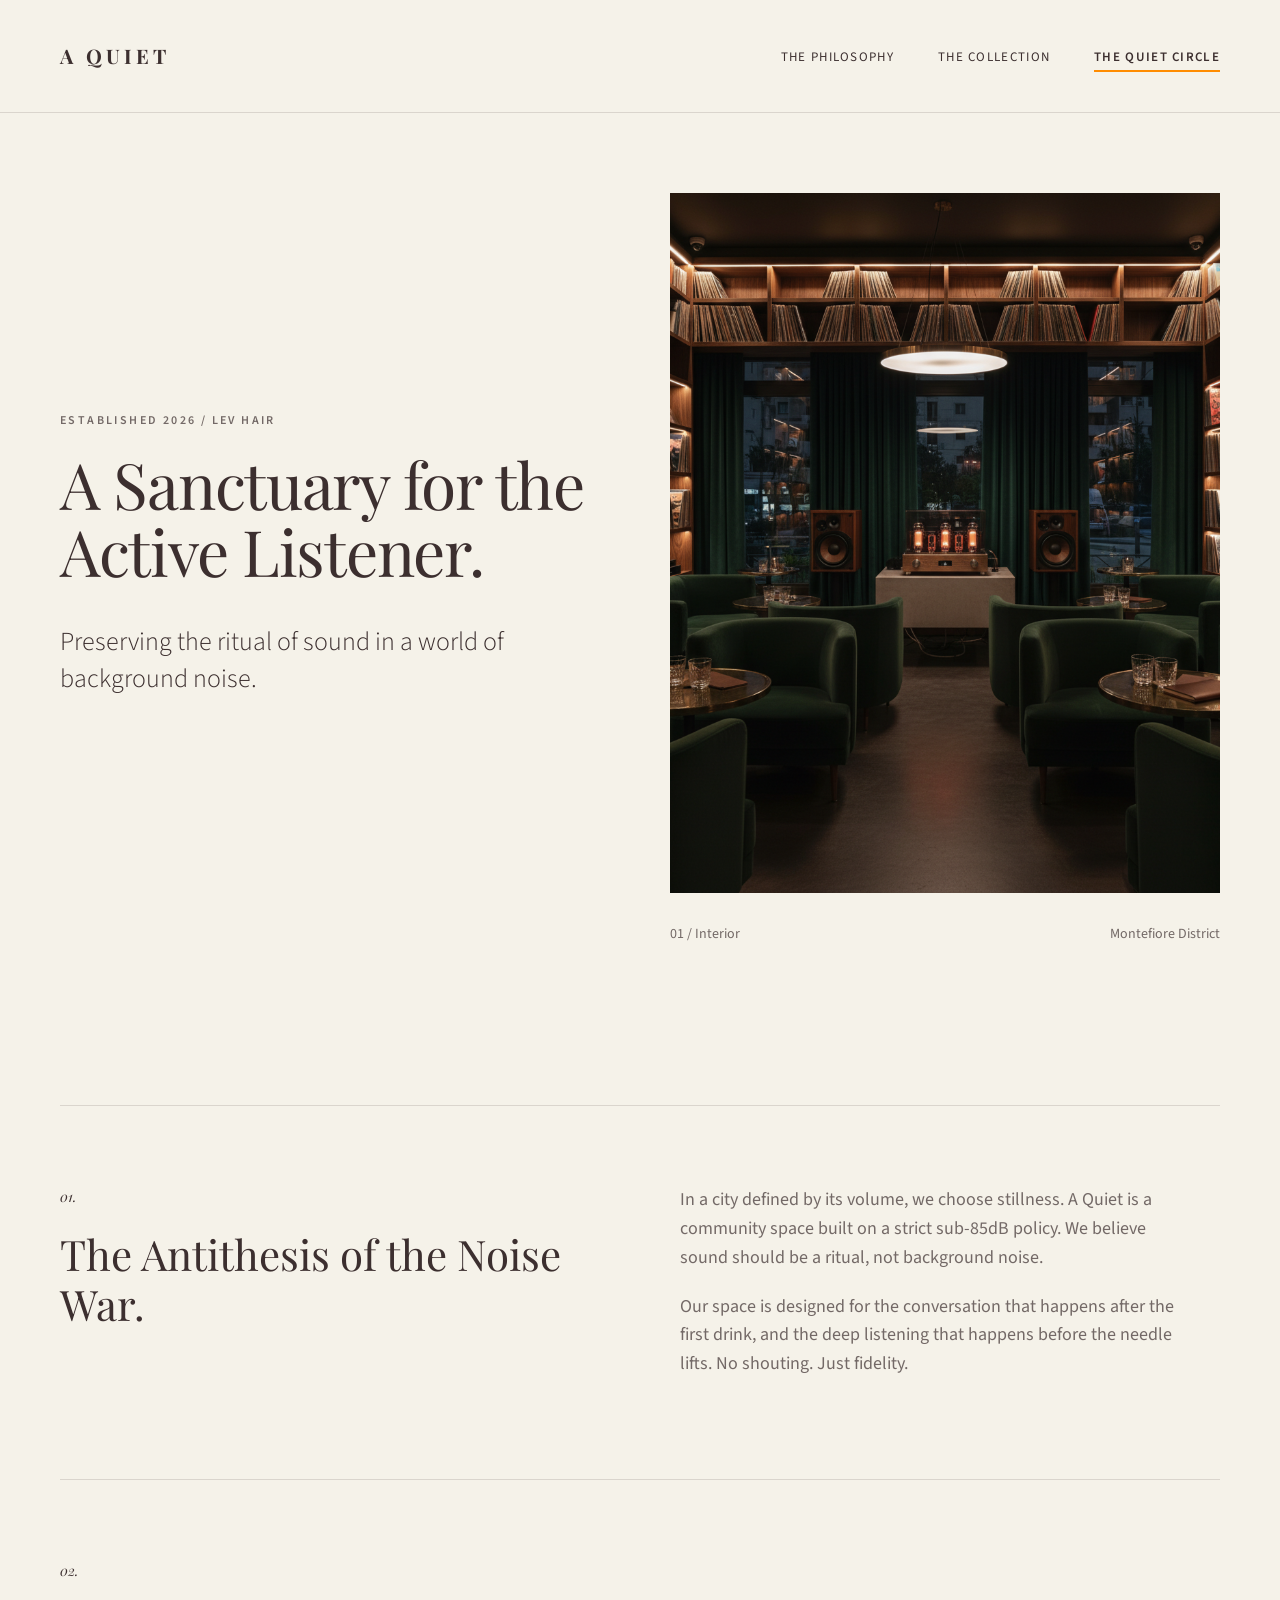
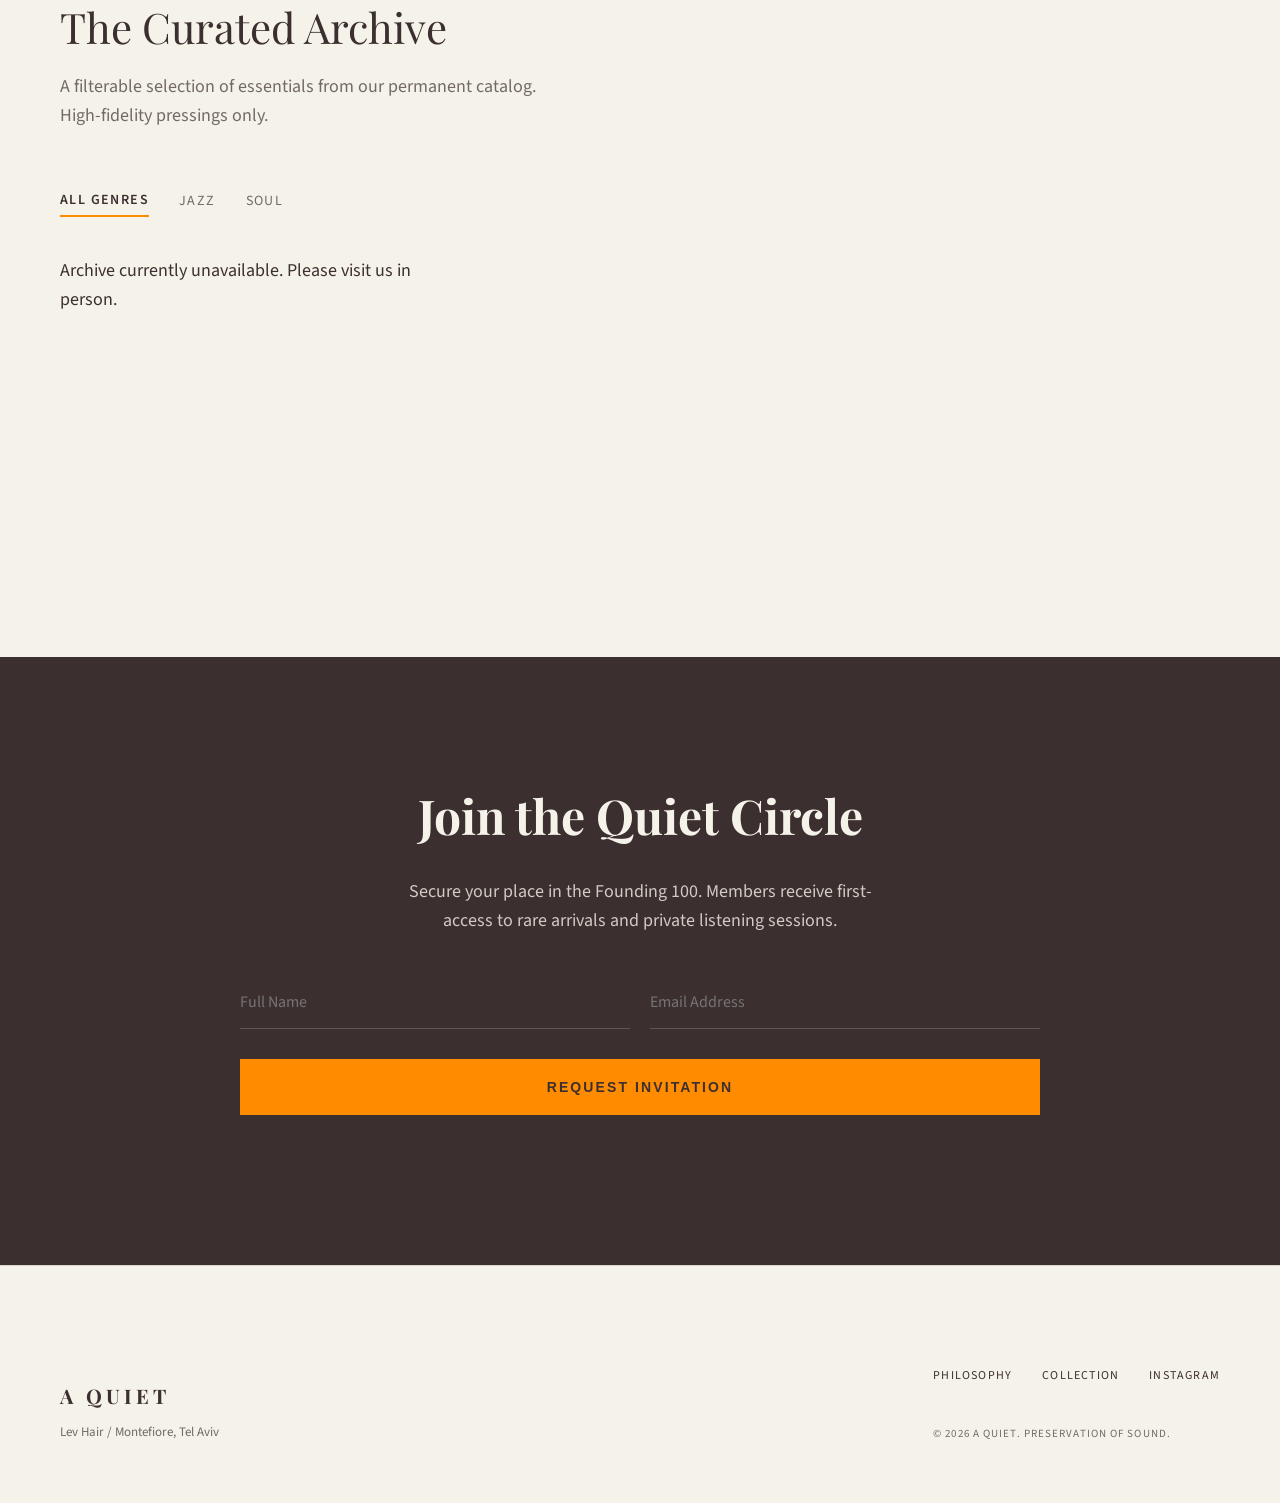
==== index.html @ 1866c983 "feat: website generated by baget.ai" ====
<!DOCTYPE html>
<html lang="en">
<head>
    <meta charset="UTF-8">
    <meta name="viewport" content="width=device-width, initial-scale=1.0">
    <title>A Quiet | High-Fidelity Listening Bar & Record Shop | Tel Aviv</title>
    <link rel="preconnect" href="https://fonts.googleapis.com">
    <link rel="preconnect" href="https://fonts.gstatic.com" crossorigin>
    <link href="https://fonts.googleapis.com/css2?family=Playfair+Display:ital,wght@0,400;0,700;1,400;1,700&family=Source+Sans+3:wght@300;400;600&display=swap" rel="stylesheet">
    <link rel="stylesheet" href="style.css">
</head>
<body>
    <header class="site-header">
        <div class="container header-container">
            <a href="/" class="logo">A QUIET</a>
            <nav class="main-nav">
                <a href="#philosophy">The Philosophy</a>
                <a href="#collection">The Collection</a>
                <a href="#waitlist" class="cta-link">The Quiet Circle</a>
            </nav>
        </div>
    </header>

    <main>
        <section class="hero">
            <div class="container">
                <div class="hero-layout">
                    <div class="hero-text">
                        <span class="eyebrow">Established 2026 / Lev Hair</span>
                        <h1 class="editorial-title">A Sanctuary for the Active Listener.</h1>
                        <p class="body-large" style="margin-top: 40px;">Preserving the ritual of sound in a world of background noise.</p>
                    </div>
                    <div class="hero-visual">
                        <img src="images/a-moody-high-end-interior-of-a-listenin.png" alt="A Quiet interior: walnut wood and warm lighting" class="hero-img">
                        <div class="hero-caption">
                            <span>01 / Interior</span>
                            <span>Montefiore District</span>
                        </div>
                    </div>
                </div>
            </div>
        </section>

        <section id="philosophy" class="editorial-spread">
            <div class="container">
                <div class="rule-divider"></div>
                <div style="display: grid; grid-template-columns: 1fr 1fr; gap: 80px;">
                    <div>
                        <span class="section-num">01.</span>
                        <h2 class="serif-sub">The Antithesis of the Noise War.</h2>
                    </div>
                    <div>
                        <p class="body-standard">In a city defined by its volume, we choose stillness. A Quiet is a community space built on a strict sub-85dB policy. We believe sound should be a ritual, not background noise.</p>
                        <p class="body-standard">Our space is designed for the conversation that happens after the first drink, and the deep listening that happens before the needle lifts. No shouting. Just fidelity.</p>
                    </div>
                </div>
            </div>
        </section>

        <section id="collection" class="editorial-spread">
            <div class="container">
                <div class="rule-divider"></div>
                <div style="margin-bottom: 60px;">
                    <span class="section-num">02.</span>
                    <h2 class="serif-sub">The Curated Archive</h2>
                    <p class="body-standard" style="margin-top: 20px;">A filterable selection of essentials from our permanent catalog. High-fidelity pressings only.</p>
                </div>

                <div class="collection-controls">
                    <button class="filter-btn active" data-filter="all">All Genres</button>
                    <button class="filter-btn" data-filter="Jazz">Jazz</button>
                    <button class="filter-btn" data-filter="Soul">Soul</button>
                </div>

                <div id="record-gallery" class="record-grid">
                    <!-- Dynamic inventory injection -->
                    <div class="loading-state">Syncing with the archive...</div>
                </div>
            </div>
        </section>

        <section id="waitlist" class="membership-section">
            <div class="container">
                <div class="membership-card">
                    <h2 class="editorial-title-small">Join the Quiet Circle</h2>
                    <p class="body-standard" style="margin: 0 auto 40px; color: var(--aged-parchment); opacity: 0.8;">Secure your place in the Founding 100. Members receive first-access to rare arrivals and private listening sessions.</p>
                    
                    <form id="signup-form" class="editorial-form">
                        <div class="form-row">
                            <input type="text" id="name" name="name" placeholder="Full Name" required>
                            <input type="email" id="email" name="email" placeholder="Email Address" required>
                        </div>
                        <button type="submit" class="editorial-btn">Request Invitation</button>
                        <p id="form-message" class="form-message"></p>
                    </form>
                </div>
            </div>
        </section>
    </main>

    <!-- Notification Modal -->
    <div id="notify-modal" class="modal-overlay">
        <div class="notify-modal">
            <button id="close-modal" class="close-modal">&times;</button>
            <h3 class="serif-sub" style="font-size: 24px; margin-bottom: 20px;">Notify Me</h3>
            <p id="modal-record-title" style="margin-bottom: 30px; font-weight: 600;"></p>
            <form id="notify-form" class="editorial-form">
                <input type="hidden" id="record-interest" name="record-interest">
                <input type="email" id="notify-email" name="email" placeholder="Your Email" required style="color: var(--deep-walnut); border-bottom-color: var(--divider);">
                <button type="submit" class="editorial-btn">Watch for Arrival</button>
                <p id="notify-message" class="form-message" style="color: var(--deep-walnut);"></p>
            </form>
        </div>
    </div>

    <footer class="site-footer">
        <div class="container footer-layout">
            <div class="footer-left">
                <div class="logo">A QUIET</div>
                <p style="margin-top: 10px; color: var(--muted); font-size: 13px;">Lev Hair / Montefiore, Tel Aviv</p>
            </div>
            <div class="footer-right">
                <nav class="footer-nav">
                    <a href="#philosophy">Philosophy</a>
                    <a href="#collection">Collection</a>
                    <a href="https://instagram.com/aquiet.tlv" target="_blank">Instagram</a>
                </nav>
                <p style="color: var(--muted); font-size: 11px; text-transform: uppercase; letter-spacing: 0.1em;">&copy; 2026 A Quiet. Preservation of Sound.</p>
            </div>
        </div>
    </footer>

    <script src="script.js"></script>
</body>
</html>
---- style.css ----
:root {
    --aged-parchment: #F5F2E9;
    --deep-walnut: #3C2F2F;
    --tube-glow: #FF8C00;
    --nocturnal-black: #1A1A1A;
    --forest-velvet: #2D3E33;
    
    --bg: var(--aged-parchment);
    --text: var(--deep-walnut);
    --accent: var(--tube-glow);
    --muted: rgba(60, 47, 47, 0.7);
    --divider: rgba(60, 47, 47, 0.15);
    
    --font-heading: 'Playfair Display', serif;
    --font-body: 'Source Sans 3', sans-serif;
}

* {
    margin: 0;
    padding: 0;
    box-sizing: border-box;
}

html {
    scroll-behavior: smooth;
}

body {
    background-color: var(--bg);
    color: var(--text);
    font-family: var(--font-body);
    font-size: 18px;
    line-height: 1.6;
    -webkit-font-smoothing: antialiased;
}

.container {
    max-width: 1400px;
    margin: 0 auto;
    padding: 0 60px;
}

/* Typography */
.logo {
    font-family: var(--font-heading);
    font-weight: 700;
    font-size: 20px;
    letter-spacing: 0.2em;
    color: var(--deep-walnut);
    text-decoration: none;
}

.editorial-title {
    font-family: var(--font-heading);
    font-size: 5vw;
    line-height: 1.05;
    font-weight: 400;
    letter-spacing: -0.02em;
    color: var(--deep-walnut);
}

.editorial-title-small {
    font-family: var(--font-heading);
    font-size: 48px;
    margin-bottom: 24px;
}

.serif-sub {
    font-family: var(--font-heading);
    font-size: 42px;
    line-height: 1.2;
    font-weight: 400;
}

.body-large {
    font-size: 26px;
    line-height: 1.4;
    margin-bottom: 30px;
    font-weight: 300;
}

.body-standard {
    font-size: 18px;
    color: var(--muted);
    max-width: 500px;
    margin-bottom: 20px;
}

.eyebrow {
    display: block;
    text-transform: uppercase;
    font-size: 12px;
    letter-spacing: 0.2em;
    font-weight: 600;
    margin-bottom: 20px;
    color: var(--muted);
}

.section-num {
    font-family: var(--font-heading);
    font-style: italic;
    font-size: 14px;
    display: block;
    margin-bottom: 20px;
}

/* Header */
.site-header {
    padding: 40px 0;
    border-bottom: 1px solid var(--divider);
}

.header-container {
    display: flex;
    justify-content: space-between;
    align-items: center;
}

.main-nav a {
    text-decoration: none;
    color: var(--text);
    font-size: 13px;
    text-transform: uppercase;
    letter-spacing: 0.1em;
    margin-left: 40px;
    transition: opacity 0.3s;
}

.main-nav a:hover {
    opacity: 0.6;
}

.cta-link {
    font-weight: 600;
    padding-bottom: 4px;
    border-bottom: 2px solid var(--accent);
}

/* Hero */
.hero {
    padding: 80px 0;
}

.hero-layout {
    display: grid;
    grid-template-columns: 1fr 1fr;
    gap: 60px;
    align-items: center;
}

.hero-visual {
    position: relative;
}

.hero-img {
    width: 100%;
    height: 700px;
    object-fit: cover;
}

.hero-caption {
    margin-top: 20px;
    font-size: 14px;
    color: var(--muted);
    display: flex;
    justify-content: space-between;
}

/* Collection Gallery */
.collection-controls {
    display: flex;
    gap: 30px;
    margin-bottom: 40px;
}

.filter-btn {
    background: none;
    border: none;
    font-family: var(--font-body);
    font-size: 14px;
    text-transform: uppercase;
    letter-spacing: 0.1em;
    cursor: pointer;
    color: var(--muted);
    padding: 0 0 5px 0;
    border-bottom: 1px solid transparent;
    transition: all 0.3s;
}

.filter-btn.active {
    color: var(--deep-walnut);
    border-bottom: 2px solid var(--accent);
    font-weight: 600;
}

.record-grid {
    display: grid;
    grid-template-columns: repeat(auto-fill, minmax(300px, 1fr));
    gap: 40px;
    min-height: 400px;
}

.record-card {
    background-color: rgba(60, 47, 47, 0.03);
    padding: 30px;
    display: flex;
    flex-direction: column;
    justify-content: space-between;
    transition: transform 0.3s, box-shadow 0.3s;
    border: 1px solid transparent;
}

.record-card:hover {
    transform: translateY(-5px);
    background-color: white;
    box-shadow: 0 20px 40px rgba(0,0,0,0.05);
    border-color: var(--divider);
}

.record-artist {
    font-family: var(--font-heading);
    font-size: 24px;
    font-weight: 700;
    margin-bottom: 4px;
}

.record-album {
    font-family: var(--font-heading);
    font-style: italic;
    font-size: 18px;
    margin-bottom: 20px;
    color: var(--muted);
}

.record-meta {
    font-size: 12px;
    text-transform: uppercase;
    letter-spacing: 0.1em;
    color: var(--muted);
    margin-bottom: 15px;
    display: flex;
    flex-wrap: wrap;
    gap: 15px;
}

.record-meta span {
    background-color: rgba(0,0,0,0.05);
    padding: 4px 8px;
}

.record-price {
    font-size: 18px;
    font-weight: 600;
    color: var(--deep-walnut);
    margin-bottom: 20px;
}

.notify-btn {
    width: 100%;
    padding: 12px;
    background-color: var(--deep-walnut);
    color: var(--aged-parchment);
    border: none;
    font-size: 12px;
    text-transform: uppercase;
    letter-spacing: 0.1em;
    font-weight: 700;
    cursor: pointer;
    transition: background-color 0.3s;
}

.notify-btn:hover {
    background-color: var(--accent);
    color: var(--deep-walnut);
}

/* Membership Section */
.membership-section {
    padding: 120px 0;
    background-color: var(--deep-walnut);
    color: var(--aged-parchment);
}

.membership-card {
    max-width: 800px;
    margin: 0 auto;
    text-align: center;
}

.editorial-form {
    display: flex;
    flex-direction: column;
    gap: 30px;
    margin-top: 40px;
}

.form-row {
    display: grid;
    grid-template-columns: 1fr 1fr;
    gap: 20px;
}

.editorial-form input {
    background: transparent;
    border: none;
    border-bottom: 1px solid rgba(245, 242, 233, 0.2);
    padding: 15px 0;
    color: var(--aged-parchment);
    font-family: var(--font-body);
    font-size: 16px;
    outline: none;
}

.editorial-form input:focus {
    border-bottom-color: var(--accent);
}

.editorial-btn {
    background-color: var(--accent);
    color: var(--deep-walnut);
    border: none;
    padding: 20px;
    font-weight: 700;
    text-transform: uppercase;
    letter-spacing: 0.15em;
    font-size: 14px;
    cursor: pointer;
    transition: transform 0.3s;
}

.editorial-btn:hover {
    transform: translateY(-2px);
}

/* Notifications */
.modal-overlay {
    position: fixed;
    top: 0;
    left: 0;
    width: 100%;
    height: 100%;
    background-color: rgba(26, 26, 26, 0.9);
    display: flex;
    justify-content: center;
    align-items: center;
    z-index: 1000;
    opacity: 0;
    visibility: hidden;
    transition: all 0.3s;
}

.modal-overlay.active {
    opacity: 1;
    visibility: visible;
}

.notify-modal {
    background-color: var(--aged-parchment);
    padding: 60px;
    max-width: 500px;
    width: 90%;
    position: relative;
    color: var(--deep-walnut);
}

.close-modal {
    position: absolute;
    top: 20px;
    right: 20px;
    background: none;
    border: none;
    font-size: 24px;
    cursor: pointer;
    color: var(--deep-walnut);
}

/* Utilities */
.rule-divider {
    width: 100%;
    height: 1px;
    background-color: var(--divider);
    margin: 80px 0;
}

/* Footer */
.site-footer {
    padding: 100px 0 60px;
    background-color: var(--aged-parchment);
    border-top: 1px solid var(--divider);
}

.footer-layout {
    display: flex;
    justify-content: space-between;
    align-items: flex-end;
}

.footer-nav {
    display: flex;
    gap: 30px;
    margin-bottom: 40px;
}

.footer-nav a {
    text-decoration: none;
    color: var(--deep-walnut);
    text-transform: uppercase;
    letter-spacing: 0.1em;
    font-size: 12px;
}

/* Responsive */
@media (max-width: 1024px) {
    .container { padding: 0 40px; }
    .hero-layout { grid-template-columns: 1fr; }
    .hero-img { height: 500px; }
}

@media (max-width: 768px) {
    .editorial-title { font-size: 42px; }
    .form-row { grid-template-columns: 1fr; }
    .footer-layout { flex-direction: column; align-items: flex-start; gap: 40px; }
    .main-nav { display: none; }
}
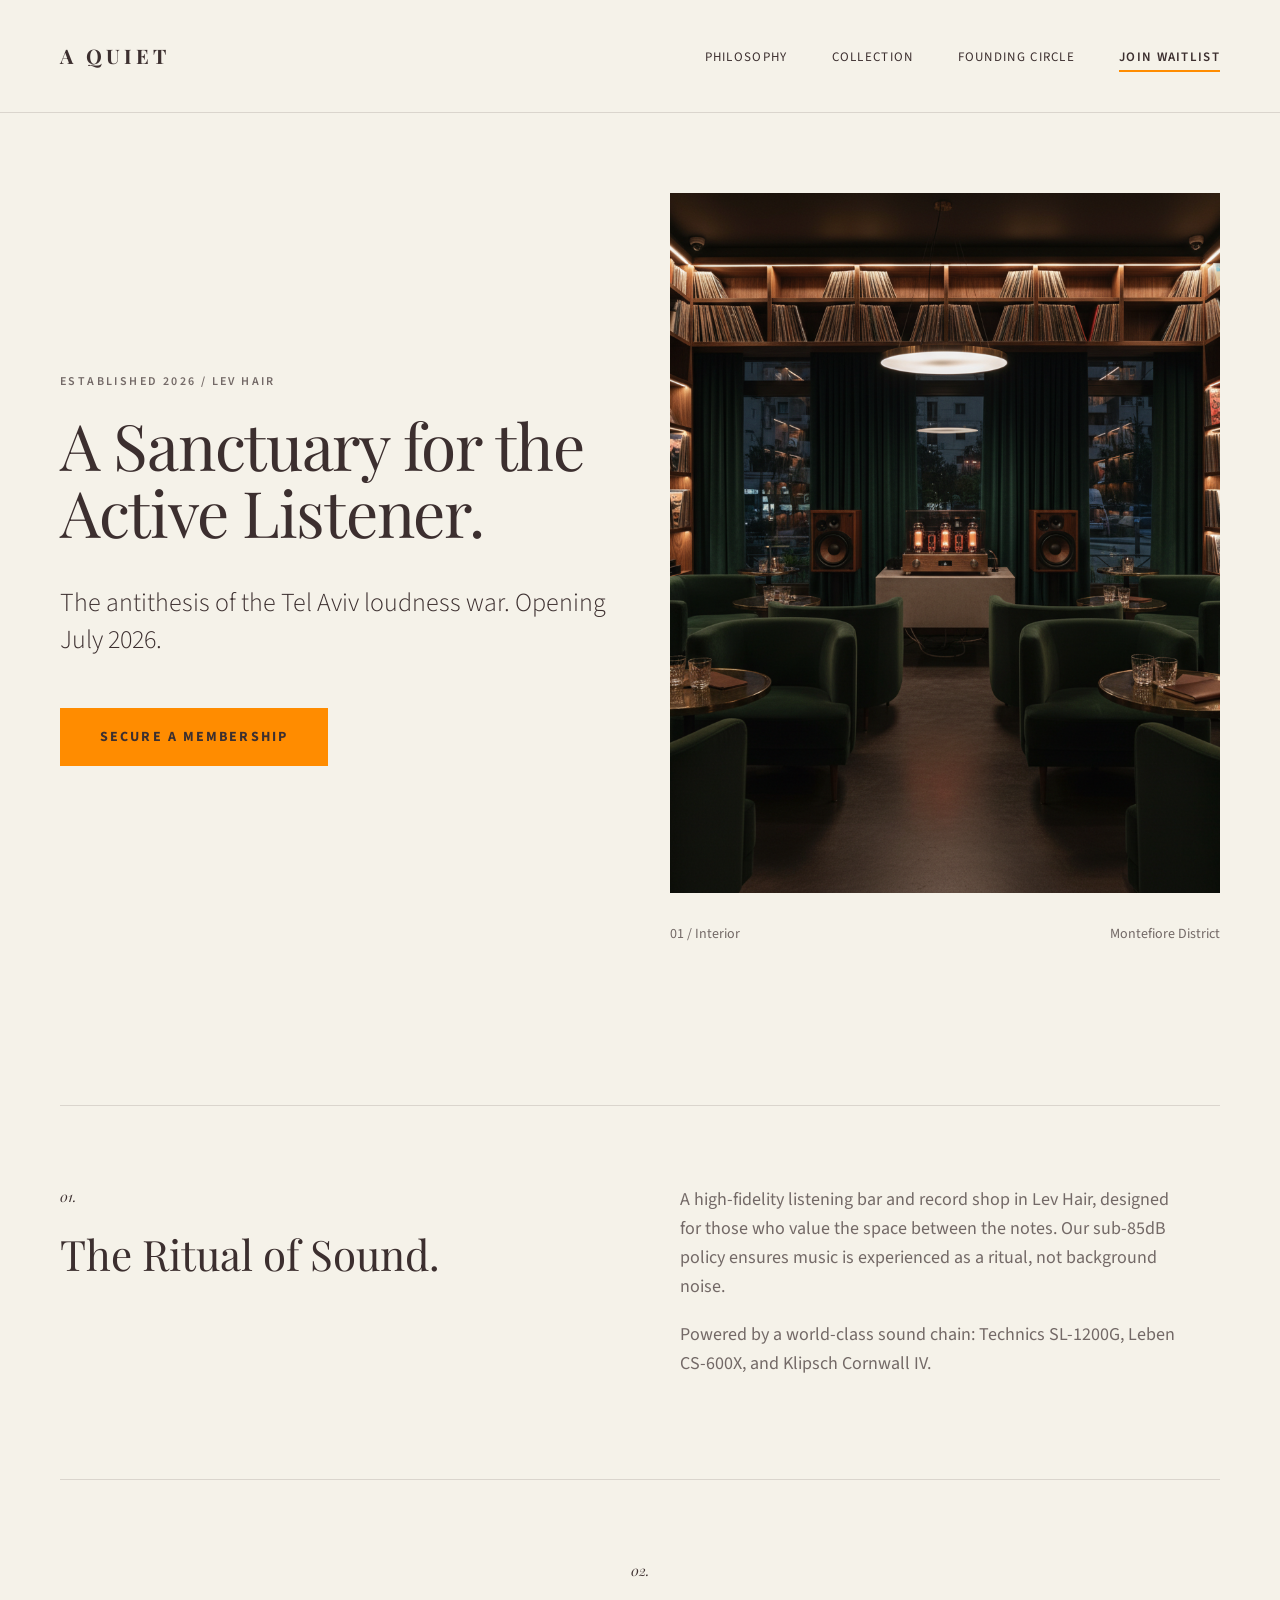
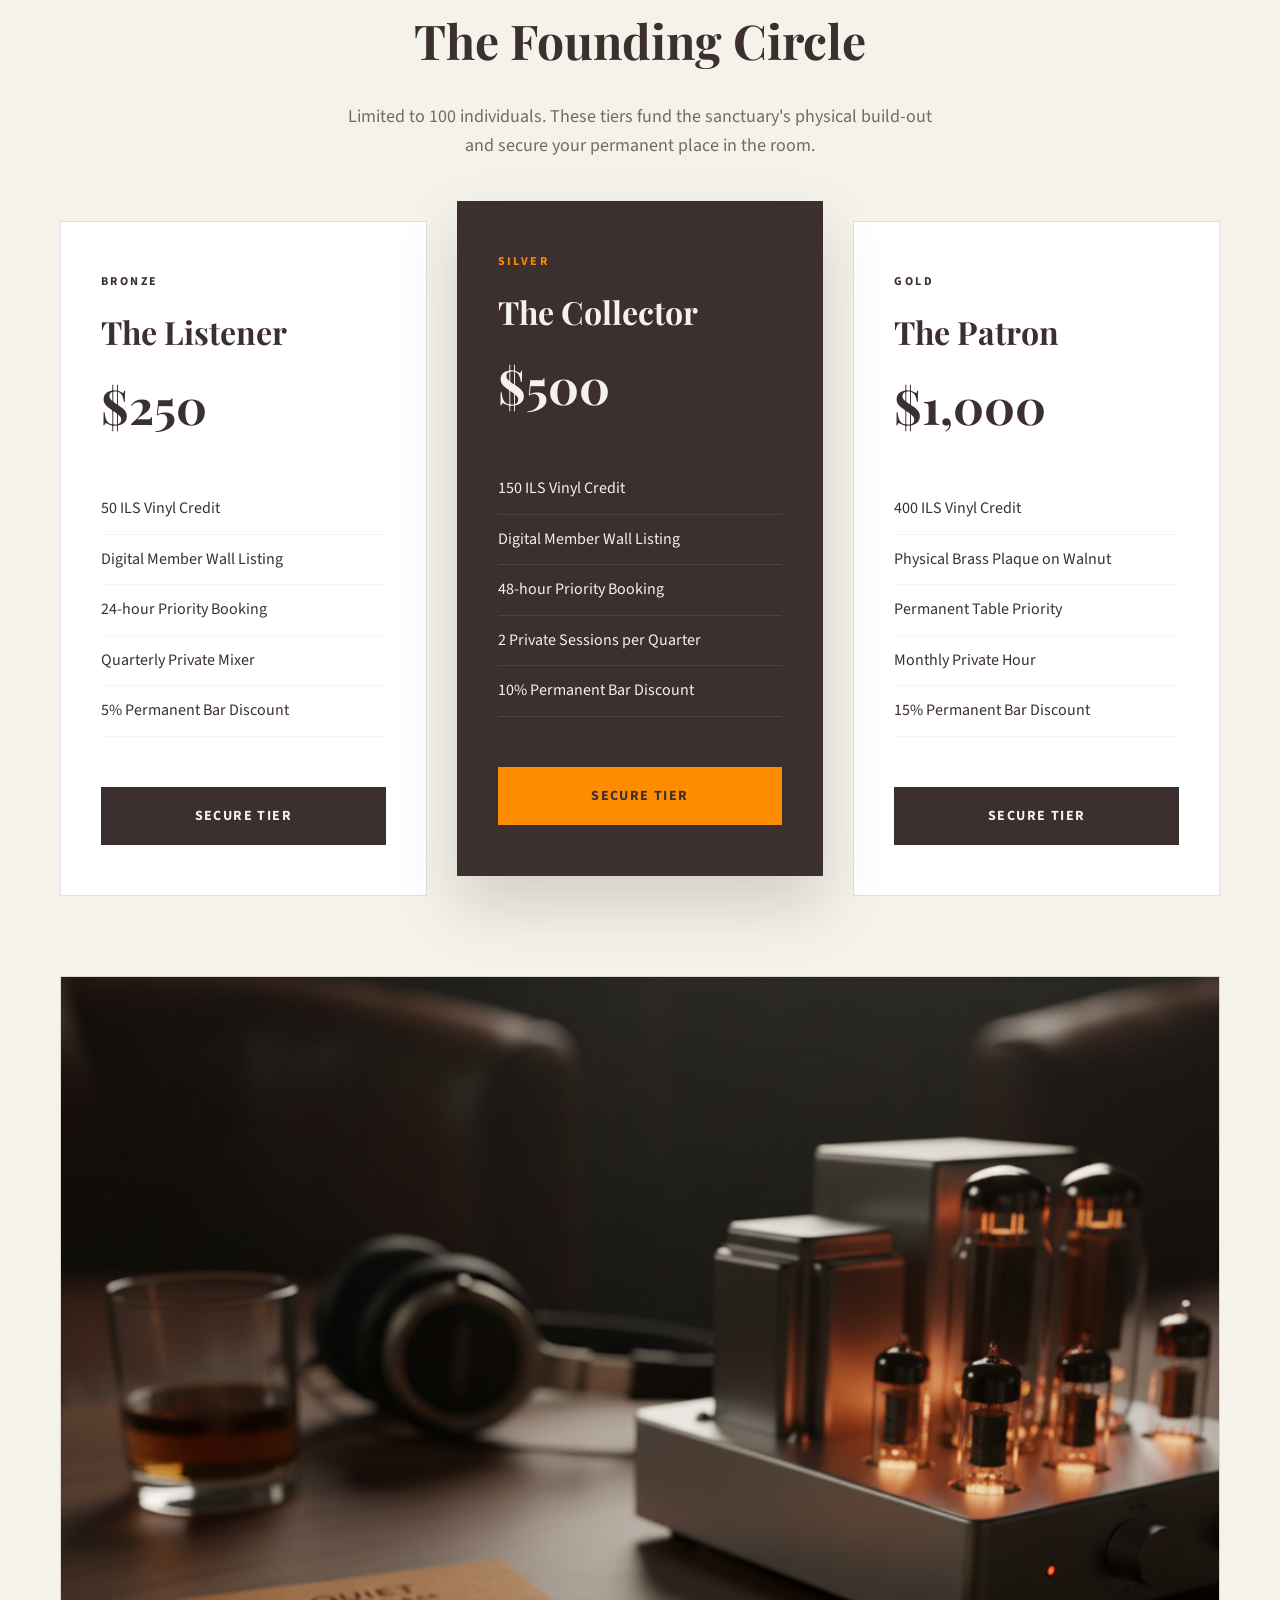
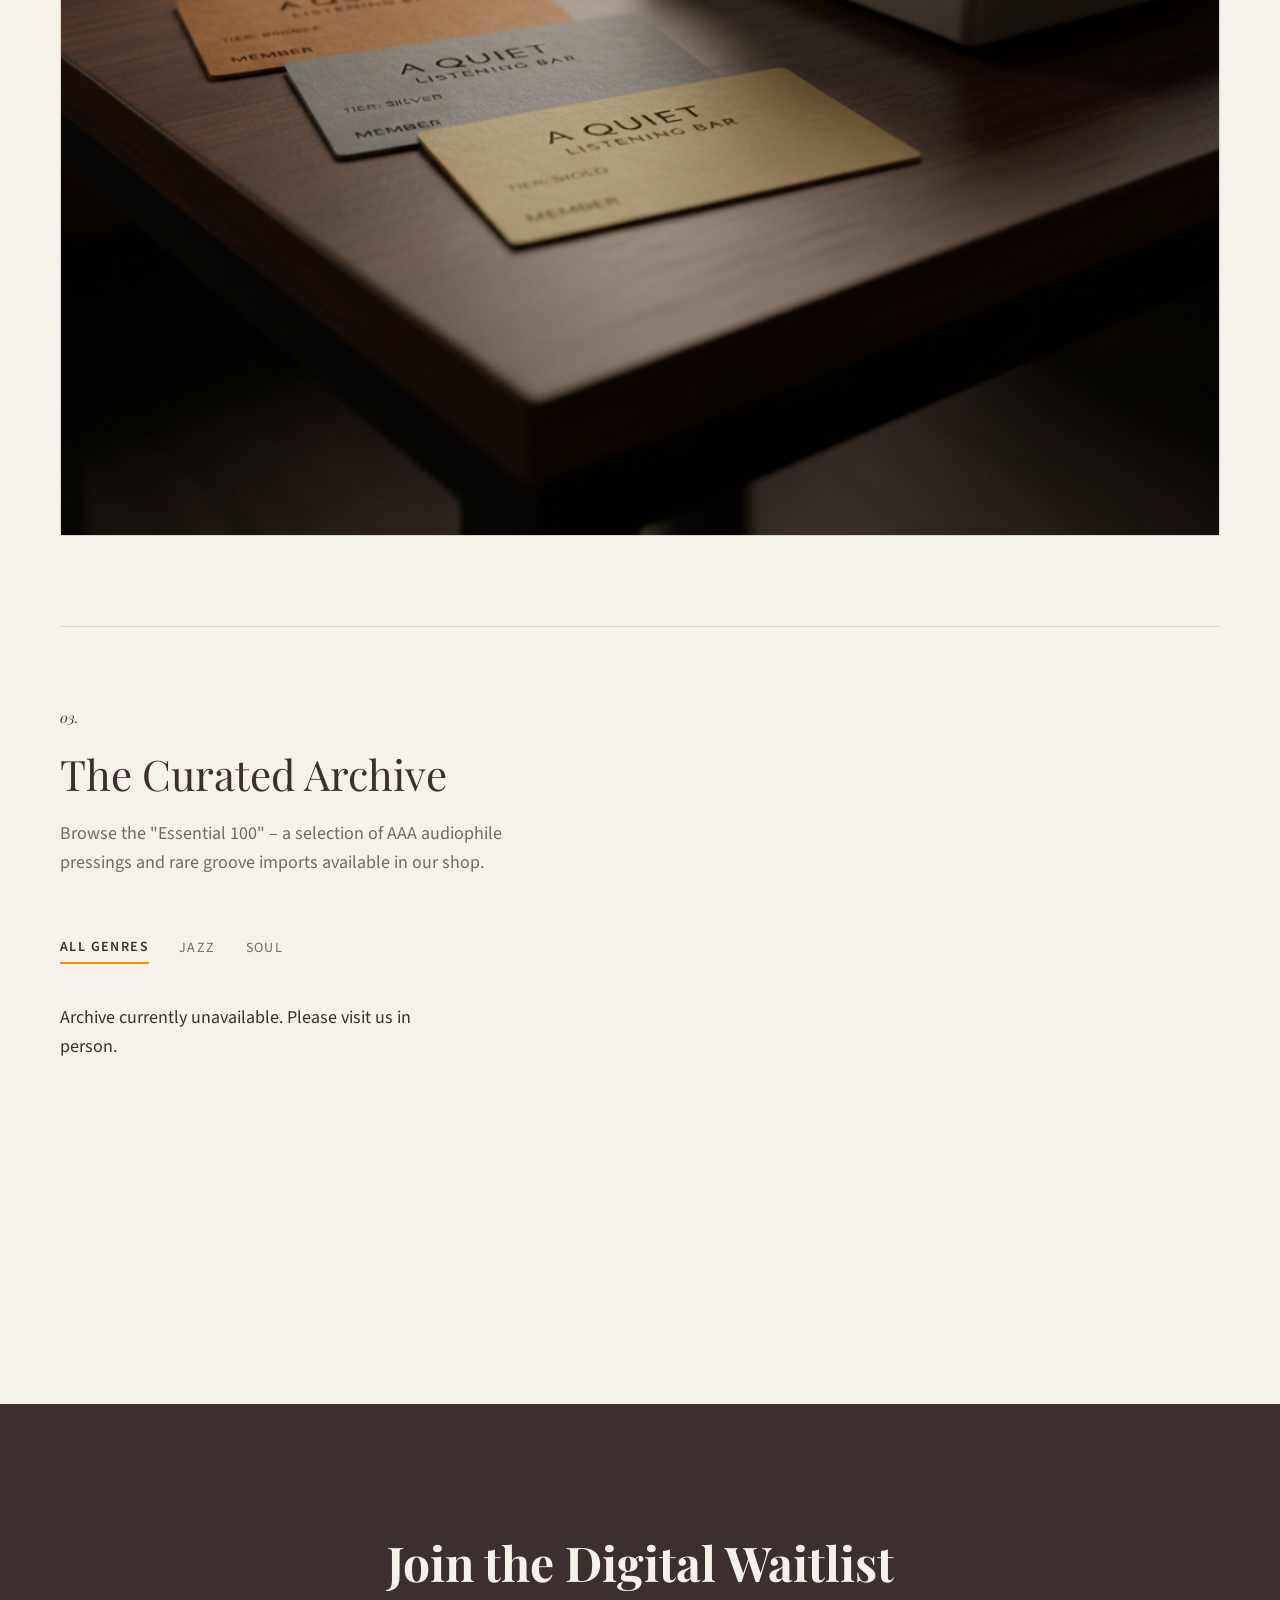
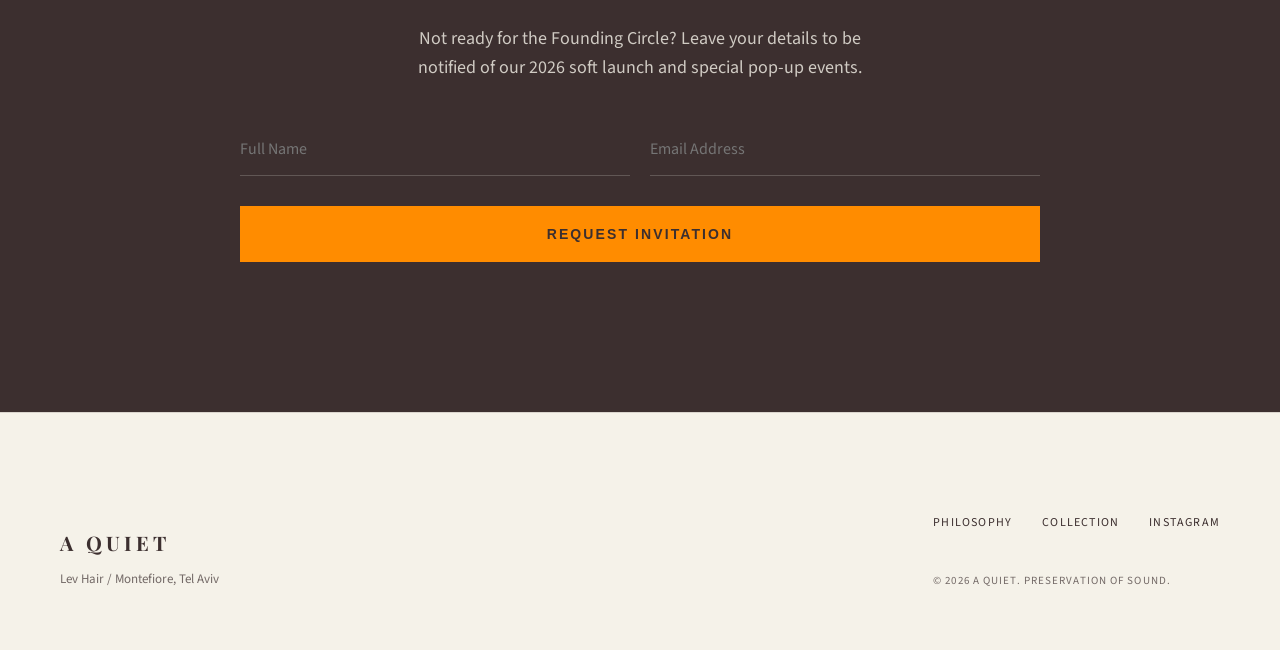
==== commit aa0f05c4: "feat: website generated by baget.ai" ====
--- a/index.html
+++ b/index.html
@@ -14,9 +14,10 @@
         <div class="container header-container">
             <a href="/" class="logo">A QUIET</a>
             <nav class="main-nav">
-                <a href="#philosophy">The Philosophy</a>
-                <a href="#collection">The Collection</a>
-                <a href="#waitlist" class="cta-link">The Quiet Circle</a>
+                <a href="#philosophy">Philosophy</a>
+                <a href="#collection">Collection</a>
+                <a href="#membership">Founding Circle</a>
+                <a href="#waitlist" class="cta-link">Join Waitlist</a>
             </nav>
         </div>
     </header>
@@ -28,7 +29,10 @@
                     <div class="hero-text">
                         <span class="eyebrow">Established 2026 / Lev Hair</span>
                         <h1 class="editorial-title">A Sanctuary for the Active Listener.</h1>
-                        <p class="body-large" style="margin-top: 40px;">Preserving the ritual of sound in a world of background noise.</p>
+                        <p class="body-large" style="margin-top: 40px;">The antithesis of the Tel Aviv loudness war. Opening July 2026.</p>
+                        <div style="margin-top: 50px;">
+                            <a href="#membership" class="editorial-btn" style="text-decoration: none; padding: 18px 40px; display: inline-block;">Secure a Membership</a>
+                        </div>
                     </div>
                     <div class="hero-visual">
                         <img src="images/a-moody-high-end-interior-of-a-listenin.png" alt="A Quiet interior: walnut wood and warm lighting" class="hero-img">
@@ -47,12 +51,80 @@
                 <div style="display: grid; grid-template-columns: 1fr 1fr; gap: 80px;">
                     <div>
                         <span class="section-num">01.</span>
-                        <h2 class="serif-sub">The Antithesis of the Noise War.</h2>
+                        <h2 class="serif-sub">The Ritual of Sound.</h2>
                     </div>
                     <div>
-                        <p class="body-standard">In a city defined by its volume, we choose stillness. A Quiet is a community space built on a strict sub-85dB policy. We believe sound should be a ritual, not background noise.</p>
-                        <p class="body-standard">Our space is designed for the conversation that happens after the first drink, and the deep listening that happens before the needle lifts. No shouting. Just fidelity.</p>
-                    </div>
+                        <p class="body-standard">A high-fidelity listening bar and record shop in Lev Hair, designed for those who value the space between the notes. Our sub-85dB policy ensures music is experienced as a ritual, not background noise.</p>
+                        <p class="body-standard">Powered by a world-class sound chain: Technics SL-1200G, Leben CS-600X, and Klipsch Cornwall IV.</p>
+                    </div>
+                </div>
+            </div>
+        </section>
+
+        <section id="membership" class="editorial-spread">
+            <div class="container">
+                <div class="rule-divider"></div>
+                <div style="margin-bottom: 60px; text-align: center;">
+                    <span class="section-num">02.</span>
+                    <h2 class="editorial-title-small">The Founding Circle</h2>
+                    <p class="body-standard" style="margin: 20px auto 40px; max-width: 600px;">Limited to 100 individuals. These tiers fund the sanctuary's physical build-out and secure your permanent place in the room.</p>
+                </div>
+
+                <div class="pricing-grid">
+                    <!-- Bronze -->
+                    <div class="price-card">
+                        <div class="price-header">
+                            <span class="price-tier">Bronze</span>
+                            <h3 class="price-title">The Listener</h3>
+                            <div class="price-amount">$250</div>
+                        </div>
+                        <ul class="price-features">
+                            <li>50 ILS Vinyl Credit</li>
+                            <li>Digital Member Wall Listing</li>
+                            <li>24-hour Priority Booking</li>
+                            <li>Quarterly Private Mixer</li>
+                            <li>5% Permanent Bar Discount</li>
+                        </ul>
+                        <a href="https://buy.stripe.com/test_7sYaEW332g6665m1RF1ZS20" class="price-btn">Secure Tier</a>
+                    </div>
+
+                    <!-- Silver -->
+                    <div class="price-card featured">
+                        <div class="price-header">
+                            <span class="price-tier" style="color: var(--accent);">Silver</span>
+                            <h3 class="price-title">The Collector</h3>
+                            <div class="price-amount">$500</div>
+                        </div>
+                        <ul class="price-features">
+                            <li>150 ILS Vinyl Credit</li>
+                            <li>Digital Member Wall Listing</li>
+                            <li>48-hour Priority Booking</li>
+                            <li>2 Private Sessions per Quarter</li>
+                            <li>10% Permanent Bar Discount</li>
+                        </ul>
+                        <a href="https://buy.stripe.com/test_4gMbJ0cDC6vw8dudAn1ZS21" class="price-btn featured">Secure Tier</a>
+                    </div>
+
+                    <!-- Gold -->
+                    <div class="price-card">
+                        <div class="price-header">
+                            <span class="price-tier">Gold</span>
+                            <h3 class="price-title">The Patron</h3>
+                            <div class="price-amount">$1,000</div>
+                        </div>
+                        <ul class="price-features">
+                            <li>400 ILS Vinyl Credit</li>
+                            <li>Physical Brass Plaque on Walnut</li>
+                            <li>Permanent Table Priority</li>
+                            <li>Monthly Private Hour</li>
+                            <li>15% Permanent Bar Discount</li>
+                        </ul>
+                        <a href="https://buy.stripe.com/test_9B63cu476dXYeBS9k71ZS22" class="price-btn">Secure Tier</a>
+                    </div>
+                </div>
+
+                <div class="membership-hero-visual" style="margin-top: 80px;">
+                    <img src="images/a-high-end-minimalist-membership-invita.png" alt="Founding Circle membership tiers" style="width: 100%; height: auto; border: 1px solid var(--divider);">
                 </div>
             </div>
         </section>
@@ -61,9 +133,9 @@
             <div class="container">
                 <div class="rule-divider"></div>
                 <div style="margin-bottom: 60px;">
-                    <span class="section-num">02.</span>
+                    <span class="section-num">03.</span>
                     <h2 class="serif-sub">The Curated Archive</h2>
-                    <p class="body-standard" style="margin-top: 20px;">A filterable selection of essentials from our permanent catalog. High-fidelity pressings only.</p>
+                    <p class="body-standard" style="margin-top: 20px;">Browse the "Essential 100" – a selection of AAA audiophile pressings and rare groove imports available in our shop.</p>
                 </div>
 
                 <div class="collection-controls">
@@ -73,7 +145,6 @@
                 </div>
 
                 <div id="record-gallery" class="record-grid">
-                    <!-- Dynamic inventory injection -->
                     <div class="loading-state">Syncing with the archive...</div>
                 </div>
             </div>
@@ -82,8 +153,8 @@
         <section id="waitlist" class="membership-section">
             <div class="container">
                 <div class="membership-card">
-                    <h2 class="editorial-title-small">Join the Quiet Circle</h2>
-                    <p class="body-standard" style="margin: 0 auto 40px; color: var(--aged-parchment); opacity: 0.8;">Secure your place in the Founding 100. Members receive first-access to rare arrivals and private listening sessions.</p>
+                    <h2 class="editorial-title-small">Join the Digital Waitlist</h2>
+                    <p class="body-standard" style="margin: 0 auto 40px; color: var(--aged-parchment); opacity: 0.8;">Not ready for the Founding Circle? Leave your details to be notified of our 2026 soft launch and special pop-up events.</p>
                     
                     <form id="signup-form" class="editorial-form">
                         <div class="form-row">
@@ -102,7 +173,7 @@
     <div id="notify-modal" class="modal-overlay">
         <div class="notify-modal">
             <button id="close-modal" class="close-modal">&times;</button>
-            <h3 class="serif-sub" style="font-size: 24px; margin-bottom: 20px;">Notify Me</h3>
+            <h3 class="serif-sub" style="font-size: 24px; margin-bottom: 20px;">Reserve Copy</h3>
             <p id="modal-record-title" style="margin-bottom: 30px; font-weight: 600;"></p>
             <form id="notify-form" class="editorial-form">
                 <input type="hidden" id="record-interest" name="record-interest">
--- a/style.css
+++ b/style.css
@@ -108,6 +108,10 @@
 .site-header {
     padding: 40px 0;
     border-bottom: 1px solid var(--divider);
+    position: sticky;
+    top: 0;
+    background: var(--aged-parchment);
+    z-index: 100;
 }
 
 .header-container {
@@ -164,6 +168,94 @@
     color: var(--muted);
     display: flex;
     justify-content: space-between;
+}
+
+/* Pricing Grid */
+.pricing-grid {
+    display: grid;
+    grid-template-columns: repeat(3, 1fr);
+    gap: 30px;
+    margin-top: 40px;
+}
+
+.price-card {
+    background-color: white;
+    border: 1px solid var(--divider);
+    padding: 50px 40px;
+    display: flex;
+    flex-direction: column;
+    transition: transform 0.3s, box-shadow 0.3s;
+}
+
+.price-card.featured {
+    background-color: var(--deep-walnut);
+    color: var(--aged-parchment);
+    transform: translateY(-20px);
+    box-shadow: 0 30px 60px rgba(0,0,0,0.15);
+}
+
+.price-header {
+    margin-bottom: 40px;
+}
+
+.price-tier {
+    text-transform: uppercase;
+    font-size: 12px;
+    letter-spacing: 0.2em;
+    font-weight: 700;
+    display: block;
+    margin-bottom: 15px;
+}
+
+.price-title {
+    font-family: var(--font-heading);
+    font-size: 32px;
+    margin-bottom: 10px;
+}
+
+.price-amount {
+    font-family: var(--font-heading);
+    font-size: 48px;
+    font-weight: 700;
+}
+
+.price-features {
+    list-style: none;
+    margin-bottom: 50px;
+    flex-grow: 1;
+}
+
+.price-features li {
+    padding: 12px 0;
+    border-bottom: 1px solid rgba(60, 47, 47, 0.05);
+    font-size: 16px;
+}
+
+.price-card.featured .price-features li {
+    border-bottom-color: rgba(245, 242, 233, 0.1);
+}
+
+.price-btn {
+    display: block;
+    text-align: center;
+    padding: 18px;
+    background-color: var(--deep-walnut);
+    color: var(--aged-parchment);
+    text-decoration: none;
+    font-size: 14px;
+    text-transform: uppercase;
+    letter-spacing: 0.1em;
+    font-weight: 700;
+    transition: background-color 0.3s;
+}
+
+.price-btn.featured {
+    background-color: var(--accent);
+    color: var(--deep-walnut);
+}
+
+.price-btn:hover {
+    opacity: 0.9;
 }
 
 /* Collection Gallery */
@@ -414,6 +506,8 @@
     .container { padding: 0 40px; }
     .hero-layout { grid-template-columns: 1fr; }
     .hero-img { height: 500px; }
+    .pricing-grid { grid-template-columns: 1fr; gap: 40px; }
+    .price-card.featured { transform: none; }
 }
 
 @media (max-width: 768px) {
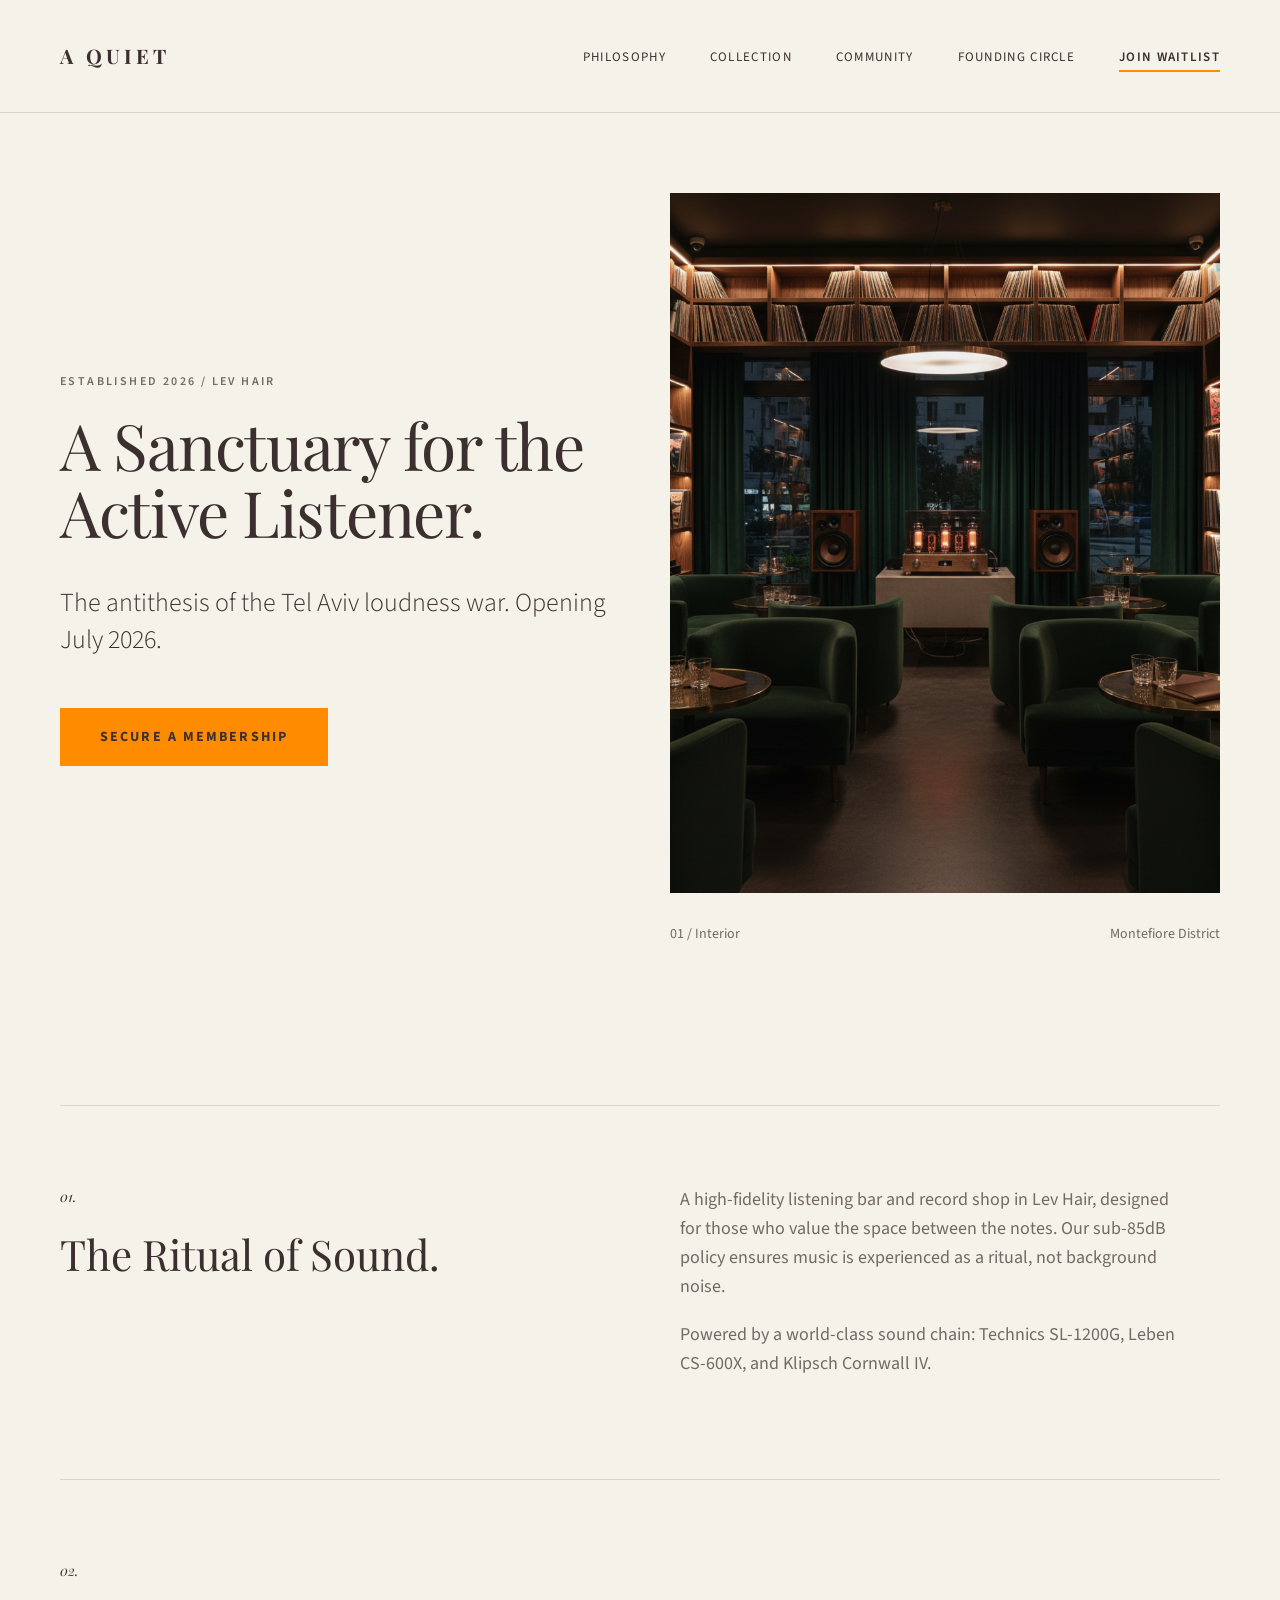
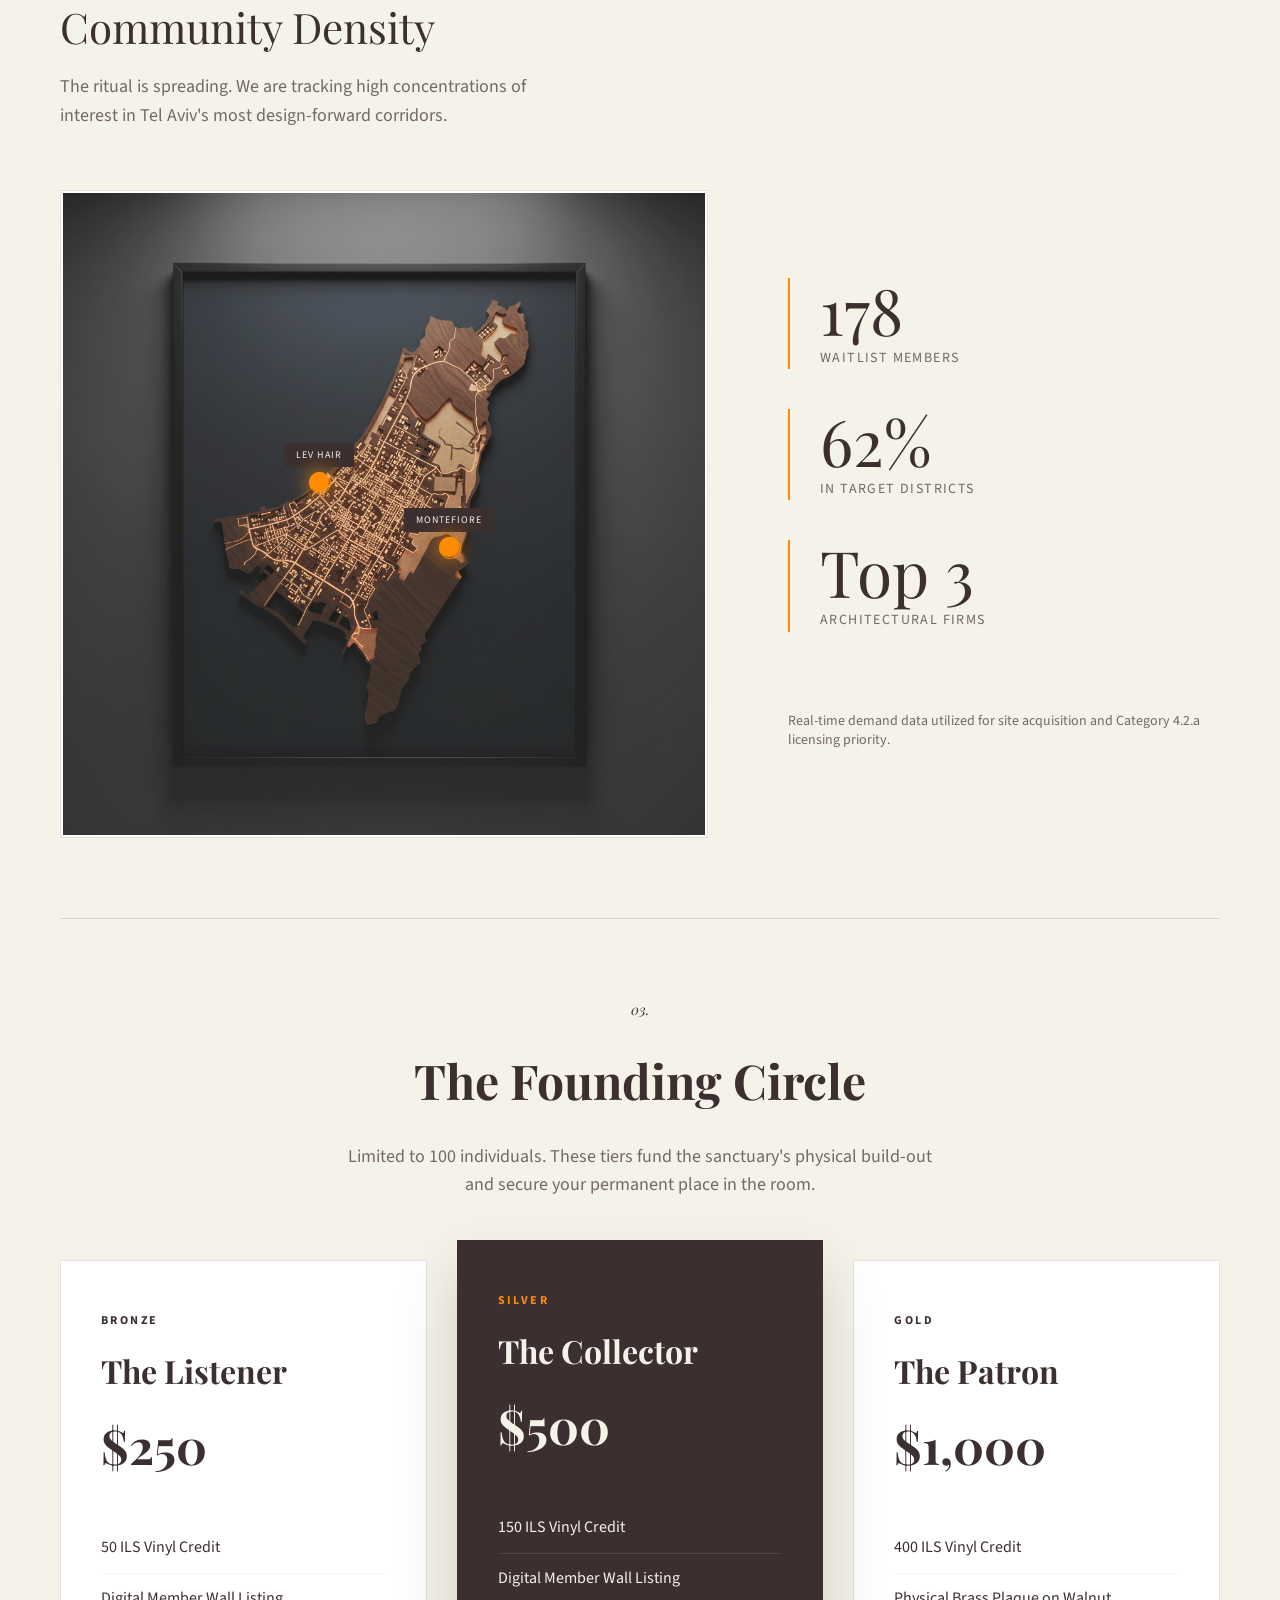
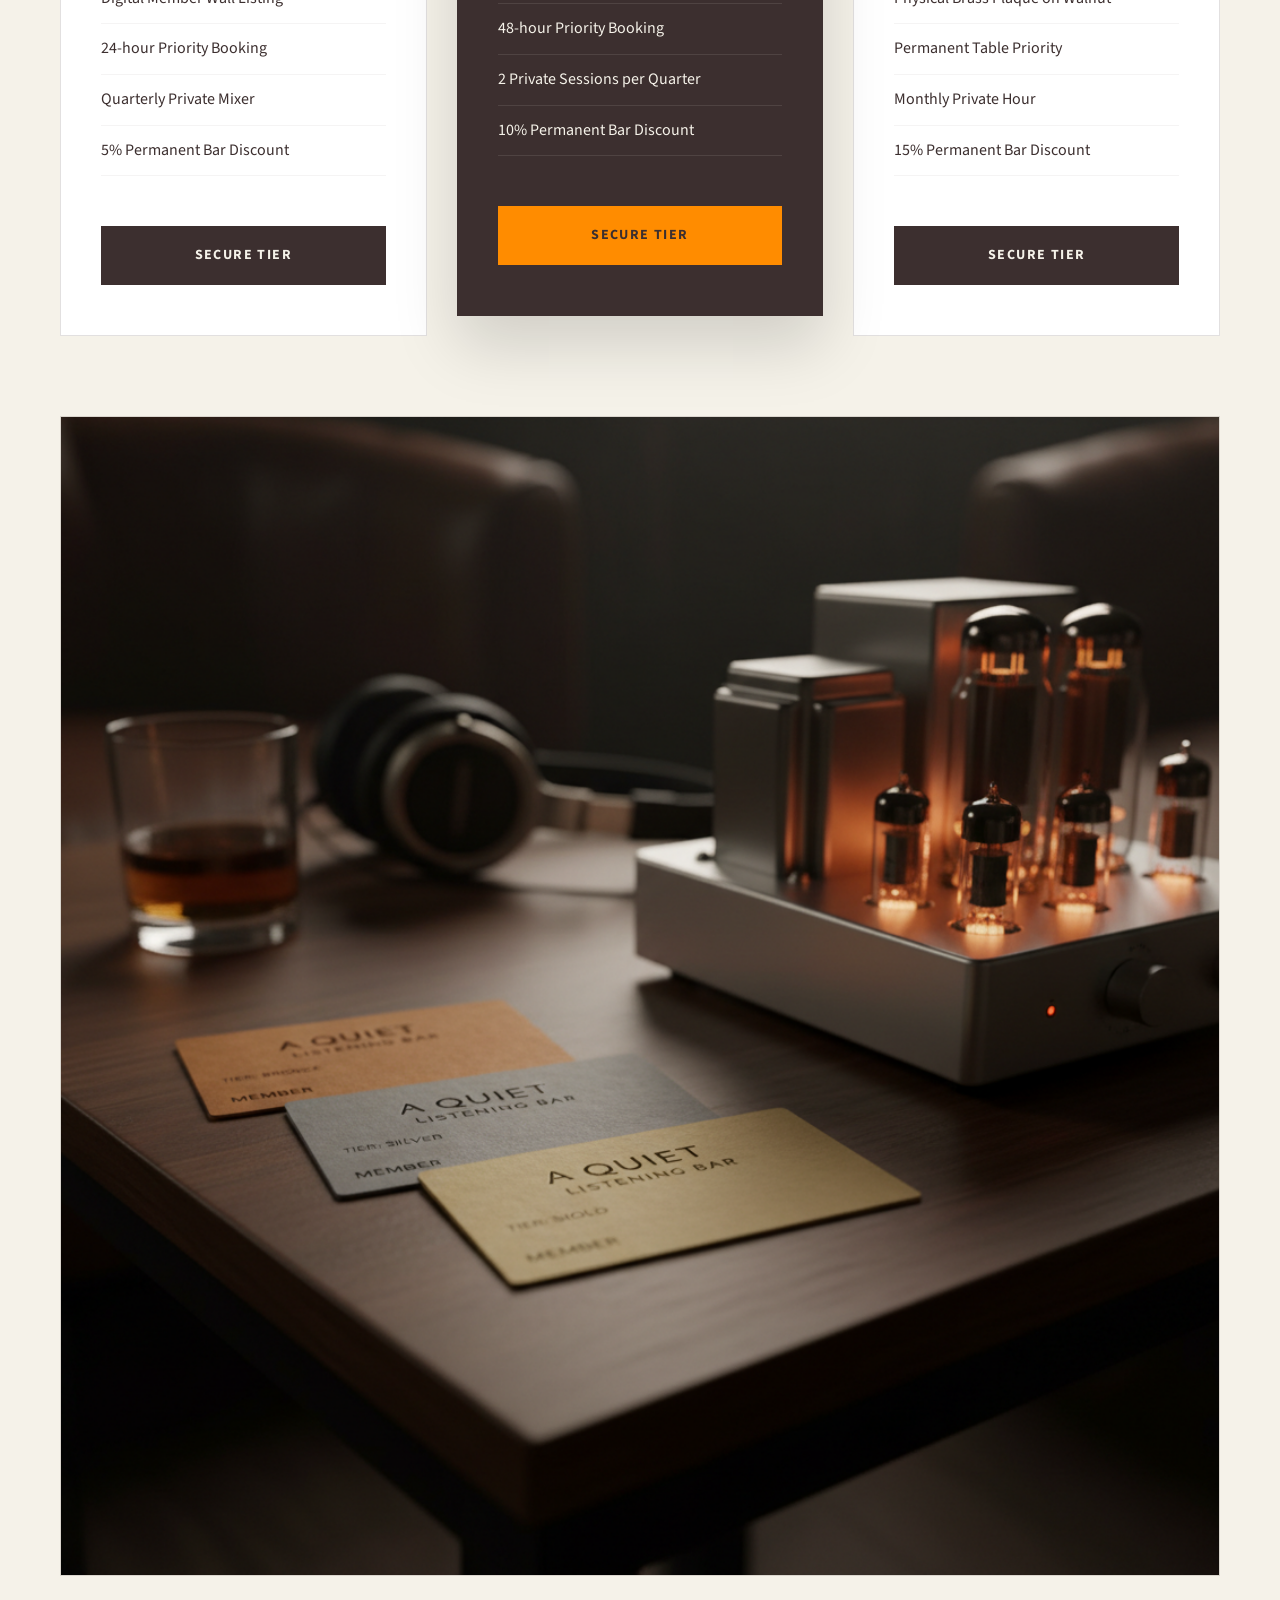
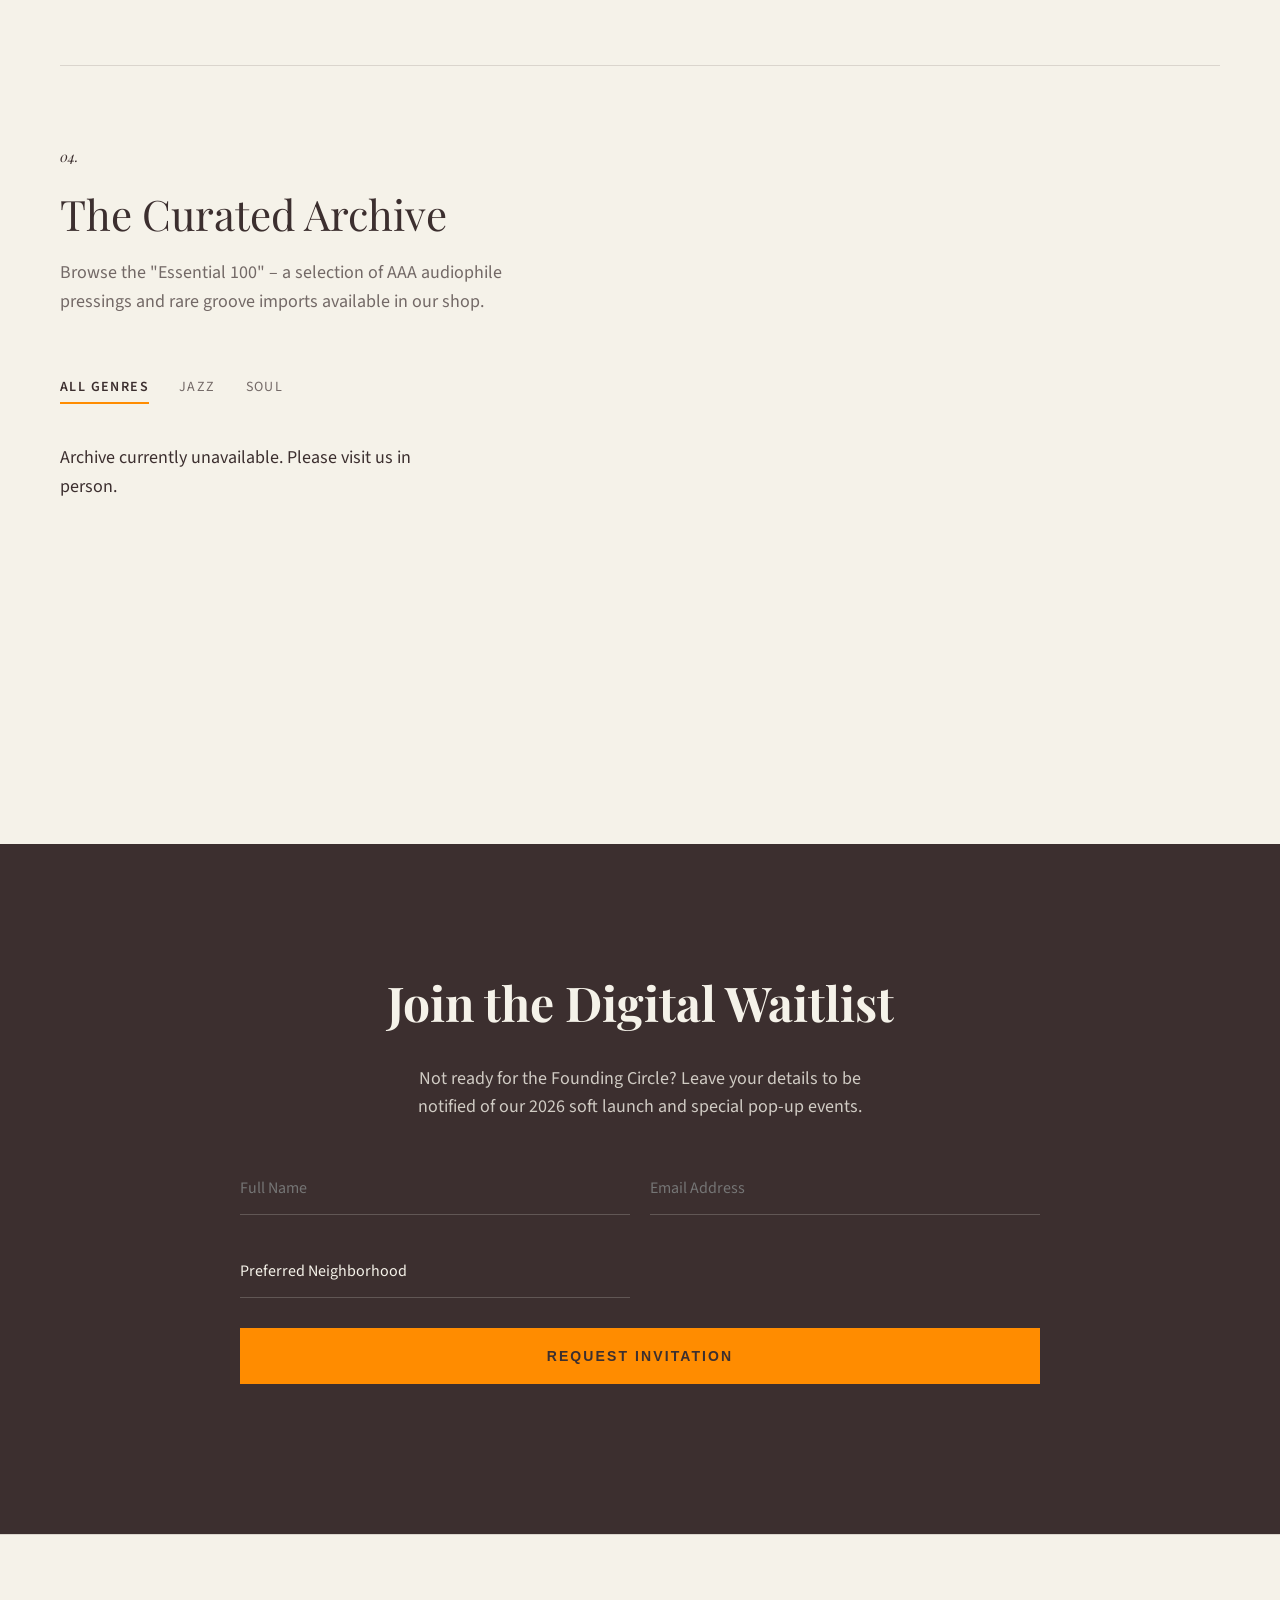
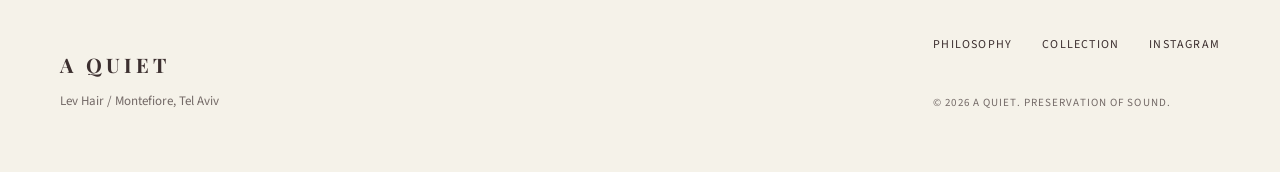
==== commit 7393b147: "feat: website generated by baget.ai" ====
--- a/index.html
+++ b/index.html
@@ -16,6 +16,7 @@
             <nav class="main-nav">
                 <a href="#philosophy">Philosophy</a>
                 <a href="#collection">Collection</a>
+                <a href="#community">Community</a>
                 <a href="#membership">Founding Circle</a>
                 <a href="#waitlist" class="cta-link">Join Waitlist</a>
             </nav>
@@ -61,11 +62,53 @@
             </div>
         </section>
 
+        <section id="community" class="editorial-spread">
+            <div class="container">
+                <div class="rule-divider"></div>
+                <div style="margin-bottom: 60px;">
+                    <span class="section-num">02.</span>
+                    <h2 class="serif-sub">Community Density</h2>
+                    <p class="body-standard" style="margin-top: 20px;">The ritual is spreading. We are tracking high concentrations of interest in Tel Aviv's most design-forward corridors.</p>
+                </div>
+
+                <div class="map-visualization">
+                    <div class="map-container">
+                        <img src="images/a-high-end-minimalist-map-of-tel-aviv-hi.png" alt="Map of community interest in Tel Aviv" class="community-map">
+                        <div class="map-overlay">
+                            <div class="map-hotspot lev-hair" data-neighborhood="Lev HaIr">
+                                <span class="hotspot-label">Lev HaIr</span>
+                                <span class="hotspot-pulse"></span>
+                            </div>
+                            <div class="map-hotspot montefiore" data-neighborhood="Montefiore">
+                                <span class="hotspot-label">Montefiore</span>
+                                <span class="hotspot-pulse"></span>
+                            </div>
+                        </div>
+                    </div>
+                    <div class="map-stats">
+                        <div class="stat-item">
+                            <span class="stat-value" id="total-interest">178</span>
+                            <span class="stat-label">Waitlist Members</span>
+                        </div>
+                        <div class="stat-item">
+                            <span class="stat-value">62%</span>
+                            <span class="stat-label">In Target Districts</span>
+                        </div>
+                        <div class="stat-item">
+                            <span class="stat-value">Top 3</span>
+                            <span class="stat-label">Architectural Firms</span>
+                        </div>
+                        <p class="body-small" style="margin-top: 40px; color: var(--muted);">Real-time demand data utilized for site acquisition and Category 4.2.a licensing priority.</p>
+                    </div>
+                </div>
+            </div>
+        </section>
+
         <section id="membership" class="editorial-spread">
             <div class="container">
                 <div class="rule-divider"></div>
                 <div style="margin-bottom: 60px; text-align: center;">
-                    <span class="section-num">02.</span>
+                    <span class="section-num">03.</span>
                     <h2 class="editorial-title-small">The Founding Circle</h2>
                     <p class="body-standard" style="margin: 20px auto 40px; max-width: 600px;">Limited to 100 individuals. These tiers fund the sanctuary's physical build-out and secure your permanent place in the room.</p>
                 </div>
@@ -133,7 +176,7 @@
             <div class="container">
                 <div class="rule-divider"></div>
                 <div style="margin-bottom: 60px;">
-                    <span class="section-num">03.</span>
+                    <span class="section-num">04.</span>
                     <h2 class="serif-sub">The Curated Archive</h2>
                     <p class="body-standard" style="margin-top: 20px;">Browse the "Essential 100" – a selection of AAA audiophile pressings and rare groove imports available in our shop.</p>
                 </div>
@@ -160,6 +203,16 @@
                         <div class="form-row">
                             <input type="text" id="name" name="name" placeholder="Full Name" required>
                             <input type="email" id="email" name="email" placeholder="Email Address" required>
+                        </div>
+                        <div class="form-row">
+                            <select id="neighborhood" name="neighborhood" style="background: transparent; border: none; border-bottom: 1px solid rgba(245, 242, 233, 0.2); padding: 15px 0; color: var(--aged-parchment); font-family: var(--font-body); font-size: 16px; outline: none; appearance: none; -webkit-appearance: none;">
+                                <option value="" disabled selected style="color: #333;">Preferred Neighborhood</option>
+                                <option value="Lev HaIr" style="color: #333;">Lev HaIr</option>
+                                <option value="Montefiore" style="color: #333;">Montefiore</option>
+                                <option value="Florentin" style="color: #333;">Florentin</option>
+                                <option value="Neve Tzedek" style="color: #333;">Neve Tzedek</option>
+                                <option value="Other" style="color: #333;">Other</option>
+                            </select>
                         </div>
                         <button type="submit" class="editorial-btn">Request Invitation</button>
                         <p id="form-message" class="form-message"></p>
--- a/style.css
+++ b/style.css
@@ -86,6 +86,11 @@
     margin-bottom: 20px;
 }
 
+.body-small {
+    font-size: 14px;
+    line-height: 1.4;
+}
+
 .eyebrow {
     display: block;
     text-transform: uppercase;
@@ -170,6 +175,112 @@
     justify-content: space-between;
 }
 
+/* Community Visualization */
+.map-visualization {
+    display: grid;
+    grid-template-columns: 1.5fr 1fr;
+    gap: 80px;
+    align-items: center;
+    margin-top: 40px;
+}
+
+.map-container {
+    position: relative;
+    border: 1px solid var(--divider);
+    background: #fff;
+    padding: 2px;
+}
+
+.community-map {
+    width: 100%;
+    height: auto;
+    display: block;
+    opacity: 0.9;
+}
+
+.map-overlay {
+    position: absolute;
+    top: 0;
+    left: 0;
+    width: 100%;
+    height: 100%;
+}
+
+.map-hotspot {
+    position: absolute;
+    transform: translate(-50%, -50%);
+}
+
+.map-hotspot.lev-hair { top: 45%; left: 40%; }
+.map-hotspot.montefiore { top: 55%; left: 60%; }
+
+.hotspot-pulse {
+    display: block;
+    width: 20px;
+    height: 20px;
+    background-color: var(--accent);
+    border-radius: 50%;
+    position: relative;
+    box-shadow: 0 0 20px var(--accent);
+}
+
+.hotspot-pulse::after {
+    content: '';
+    position: absolute;
+    width: 100%;
+    height: 100%;
+    border: 1px solid var(--accent);
+    border-radius: 50%;
+    animation: pulse 2s infinite ease-out;
+}
+
+@keyframes pulse {
+    0% { transform: scale(1); opacity: 1; }
+    100% { transform: scale(3); opacity: 0; }
+}
+
+.hotspot-label {
+    position: absolute;
+    bottom: 25px;
+    left: 50%;
+    transform: translateX(-50%);
+    background: var(--deep-walnut);
+    color: var(--aged-parchment);
+    padding: 4px 12px;
+    font-size: 10px;
+    text-transform: uppercase;
+    letter-spacing: 0.1em;
+    white-space: nowrap;
+    pointer-events: none;
+}
+
+.map-stats {
+    display: flex;
+    flex-direction: column;
+    gap: 40px;
+}
+
+.stat-item {
+    border-left: 2px solid var(--accent);
+    padding-left: 30px;
+}
+
+.stat-value {
+    display: block;
+    font-family: var(--font-heading);
+    font-size: 64px;
+    line-height: 1;
+    margin-bottom: 5px;
+}
+
+.stat-label {
+    display: block;
+    font-size: 14px;
+    text-transform: uppercase;
+    letter-spacing: 0.1em;
+    color: var(--muted);
+}
+
 /* Pricing Grid */
 .pricing-grid {
     display: grid;
@@ -392,7 +503,7 @@
     gap: 20px;
 }
 
-.editorial-form input {
+.editorial-form input, .editorial-form select {
     background: transparent;
     border: none;
     border-bottom: 1px solid rgba(245, 242, 233, 0.2);
@@ -403,7 +514,7 @@
     outline: none;
 }
 
-.editorial-form input:focus {
+.editorial-form input:focus, .editorial-form select:focus {
     border-bottom-color: var(--accent);
 }
 
@@ -508,6 +619,7 @@
     .hero-img { height: 500px; }
     .pricing-grid { grid-template-columns: 1fr; gap: 40px; }
     .price-card.featured { transform: none; }
+    .map-visualization { grid-template-columns: 1fr; gap: 60px; }
 }
 
 @media (max-width: 768px) {
@@ -515,4 +627,5 @@
     .form-row { grid-template-columns: 1fr; }
     .footer-layout { flex-direction: column; align-items: flex-start; gap: 40px; }
     .main-nav { display: none; }
-}
+    .stat-value { font-size: 48px; }
+}
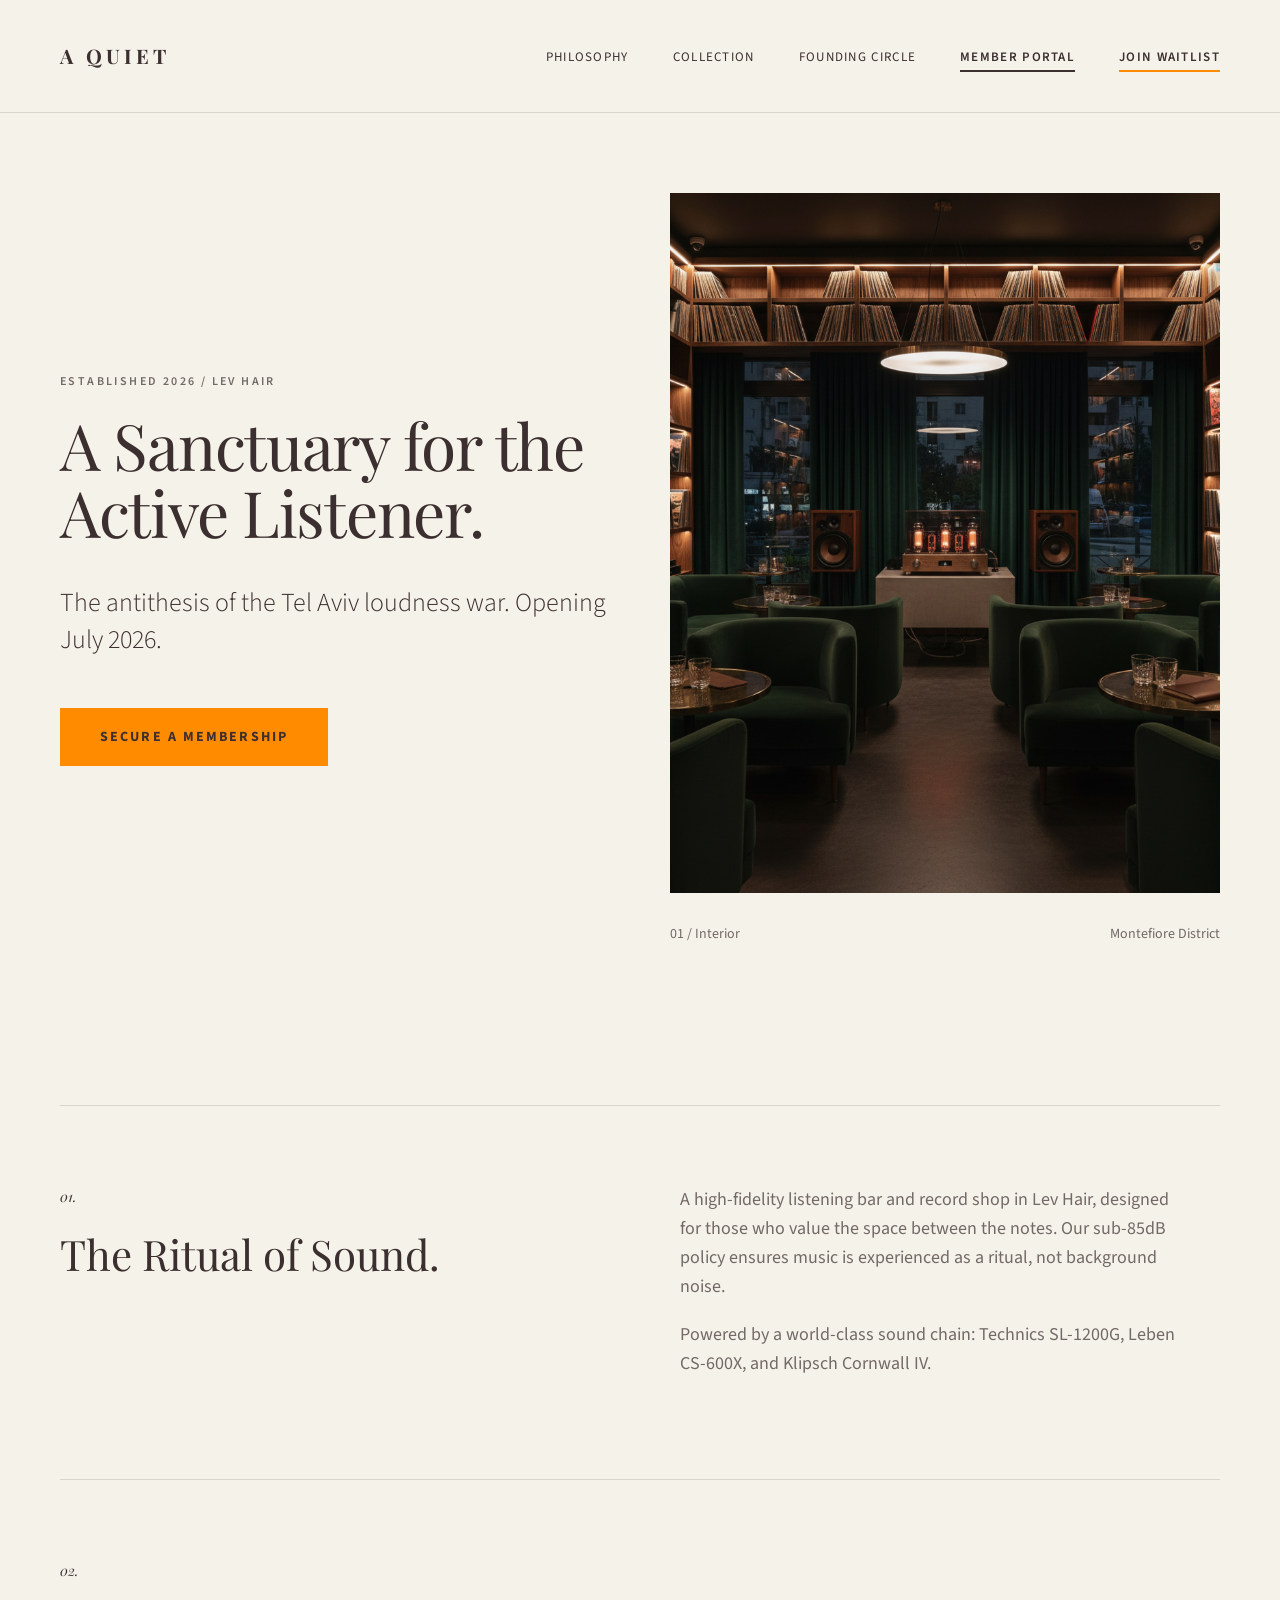
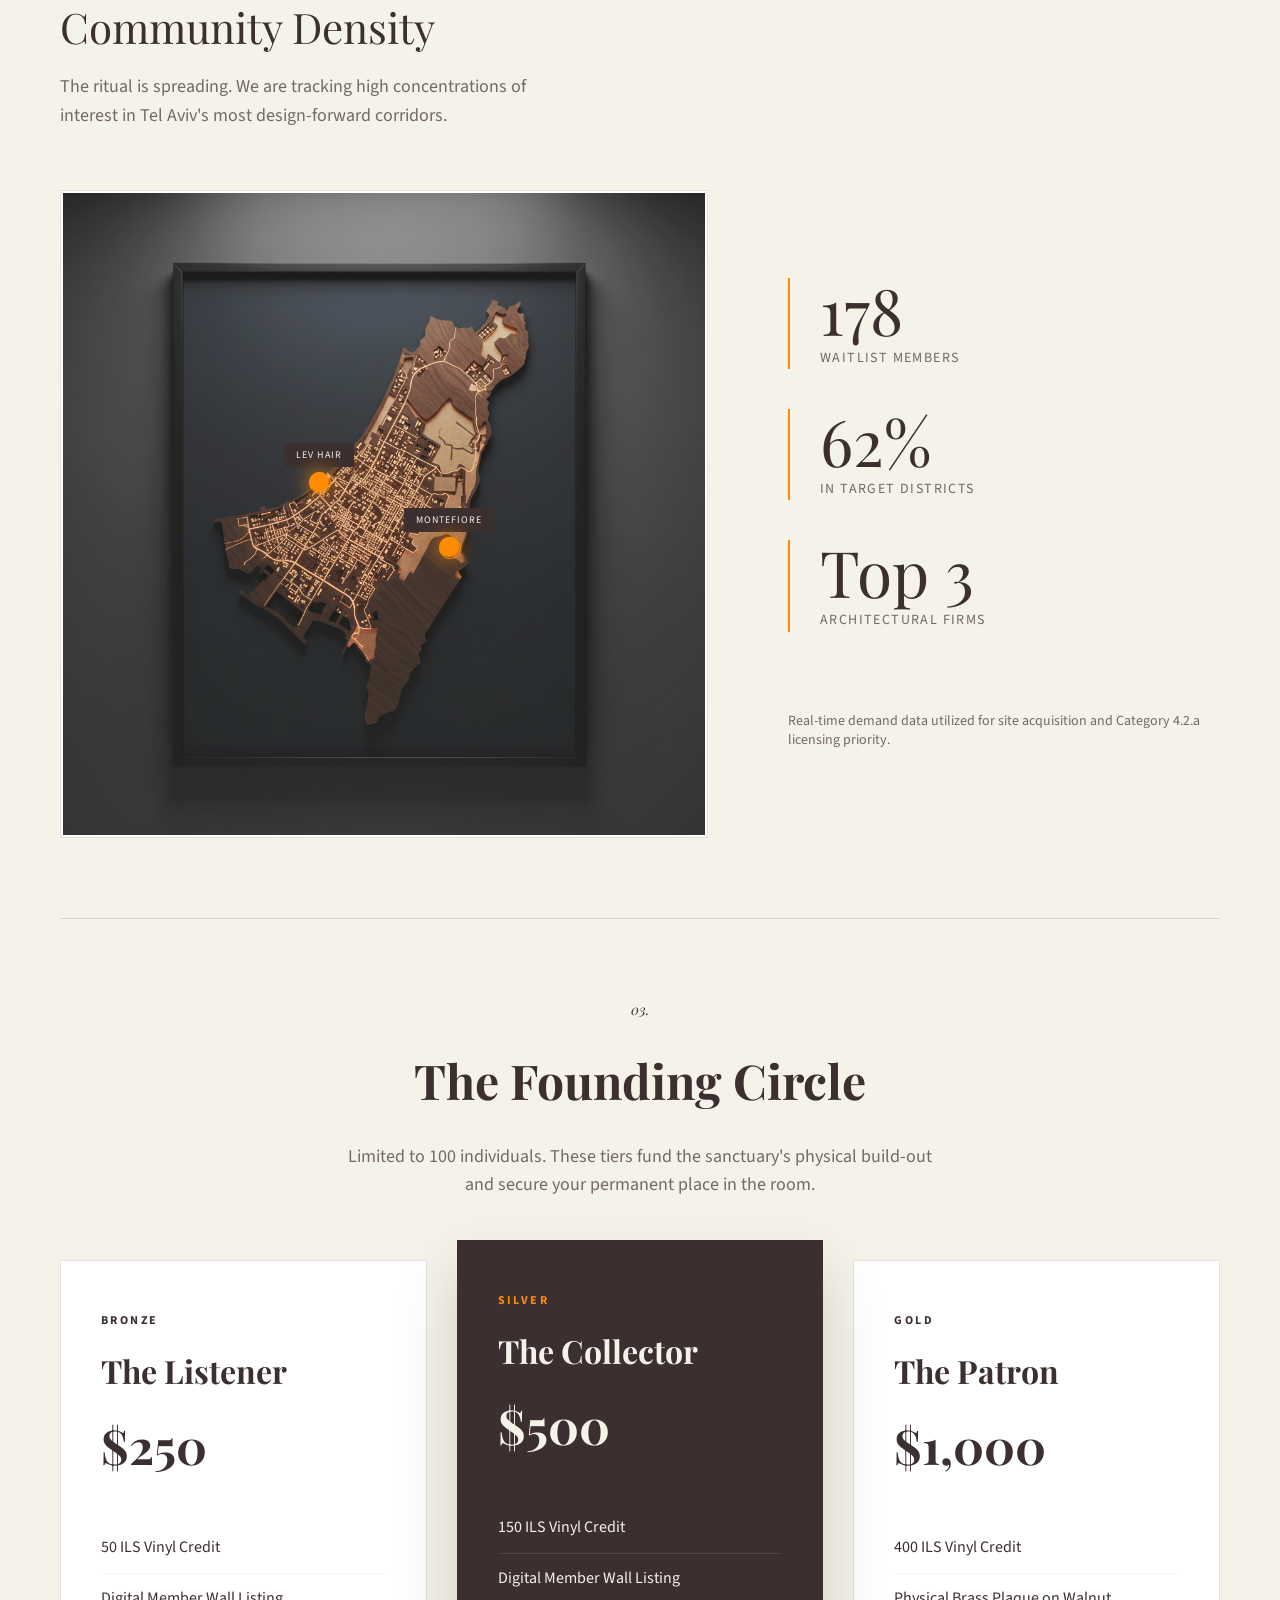
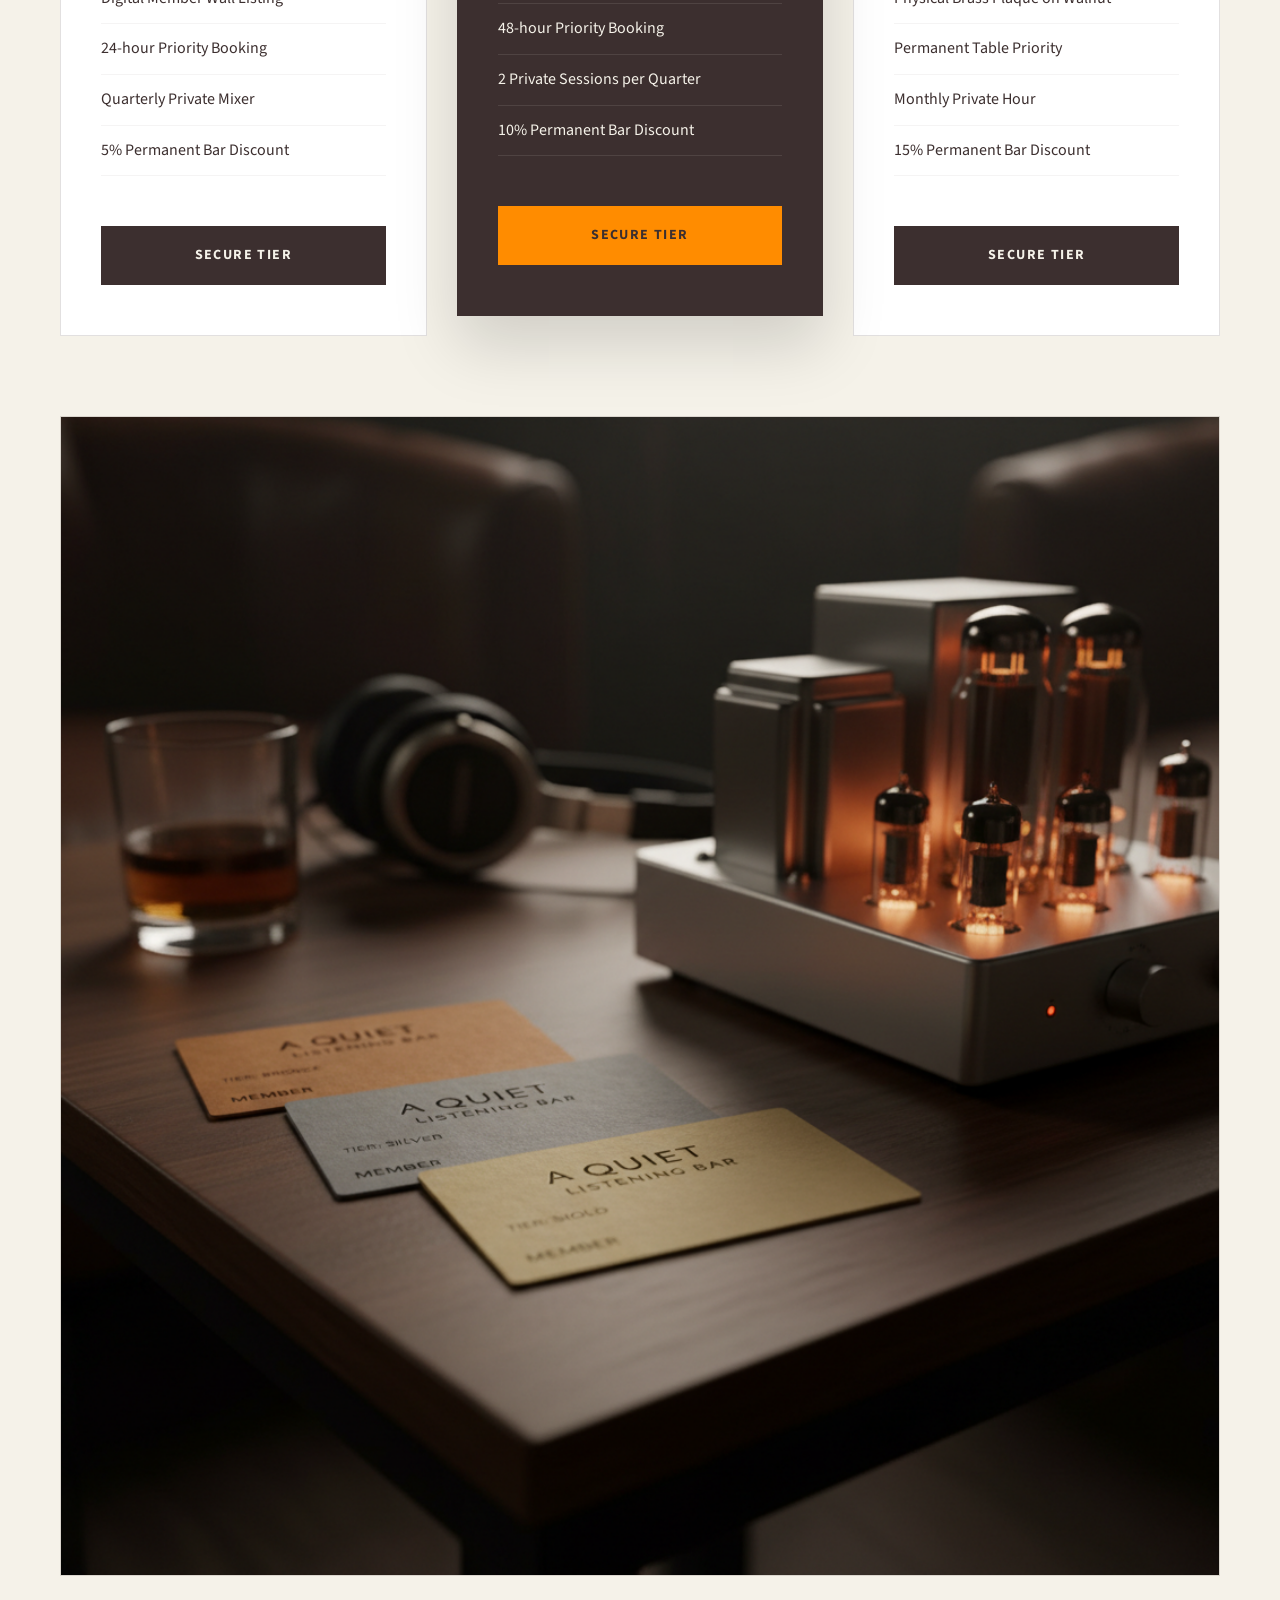
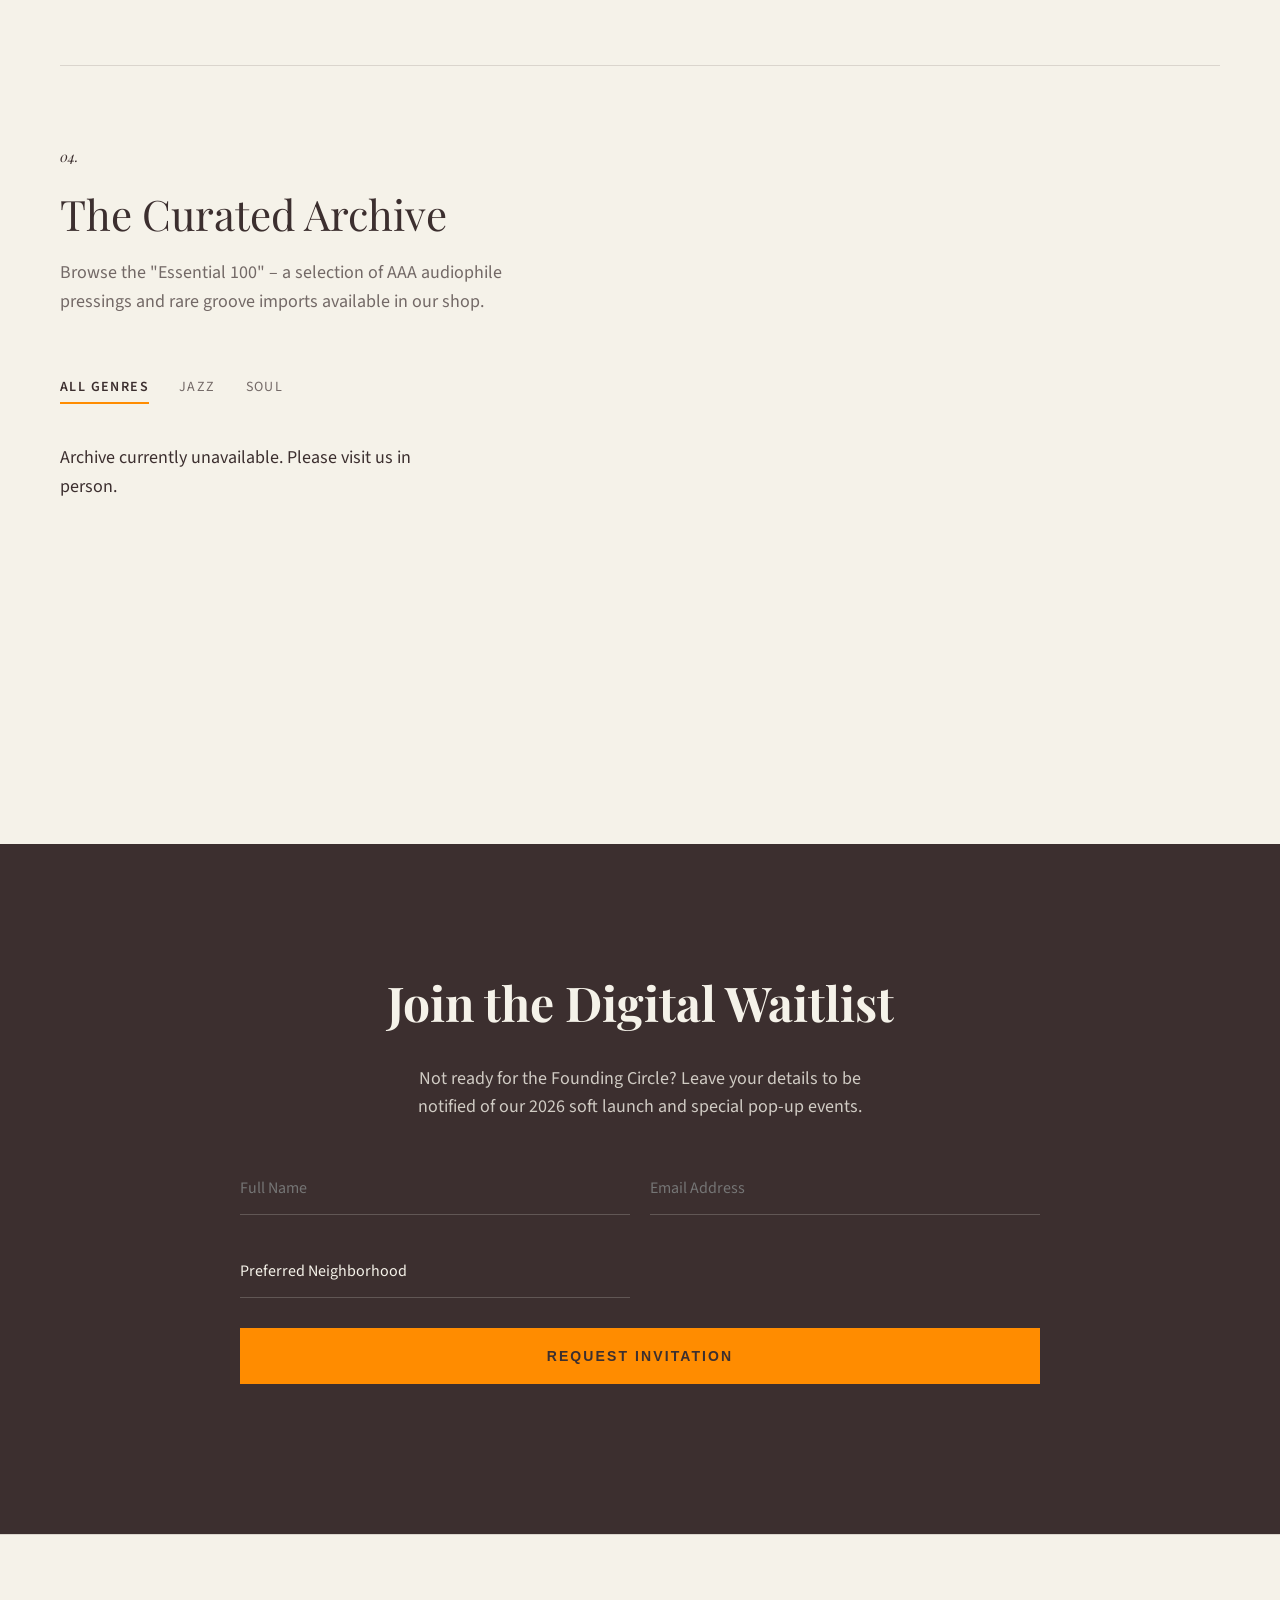
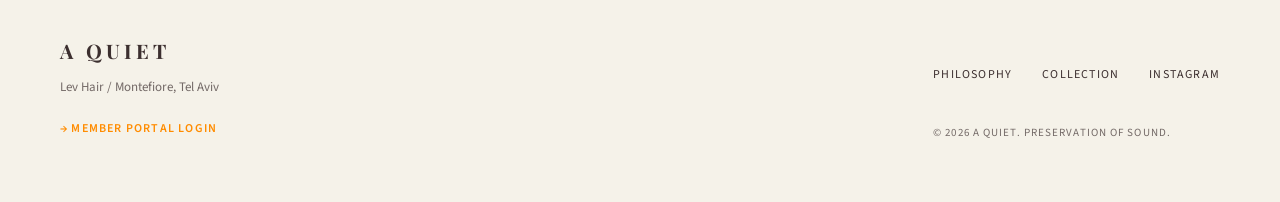
==== commit cc686ea1: "feat: website generated by baget.ai" ====
--- a/index.html
+++ b/index.html
@@ -16,8 +16,8 @@
             <nav class="main-nav">
                 <a href="#philosophy">Philosophy</a>
                 <a href="#collection">Collection</a>
-                <a href="#community">Community</a>
                 <a href="#membership">Founding Circle</a>
+                <a href="/founding-circle/" class="cta-link" style="border-color: var(--deep-walnut);">Member Portal</a>
                 <a href="#waitlist" class="cta-link">Join Waitlist</a>
             </nav>
         </div>
@@ -242,6 +242,7 @@
             <div class="footer-left">
                 <div class="logo">A QUIET</div>
                 <p style="margin-top: 10px; color: var(--muted); font-size: 13px;">Lev Hair / Montefiore, Tel Aviv</p>
+                <p style="margin-top: 15px;"><a href="/founding-circle/" style="color: var(--accent); text-decoration: none; font-size: 12px; font-weight: 600; text-transform: uppercase; letter-spacing: 0.1em;">&rarr; Member Portal Login</a></p>
             </div>
             <div class="footer-right">
                 <nav class="footer-nav">
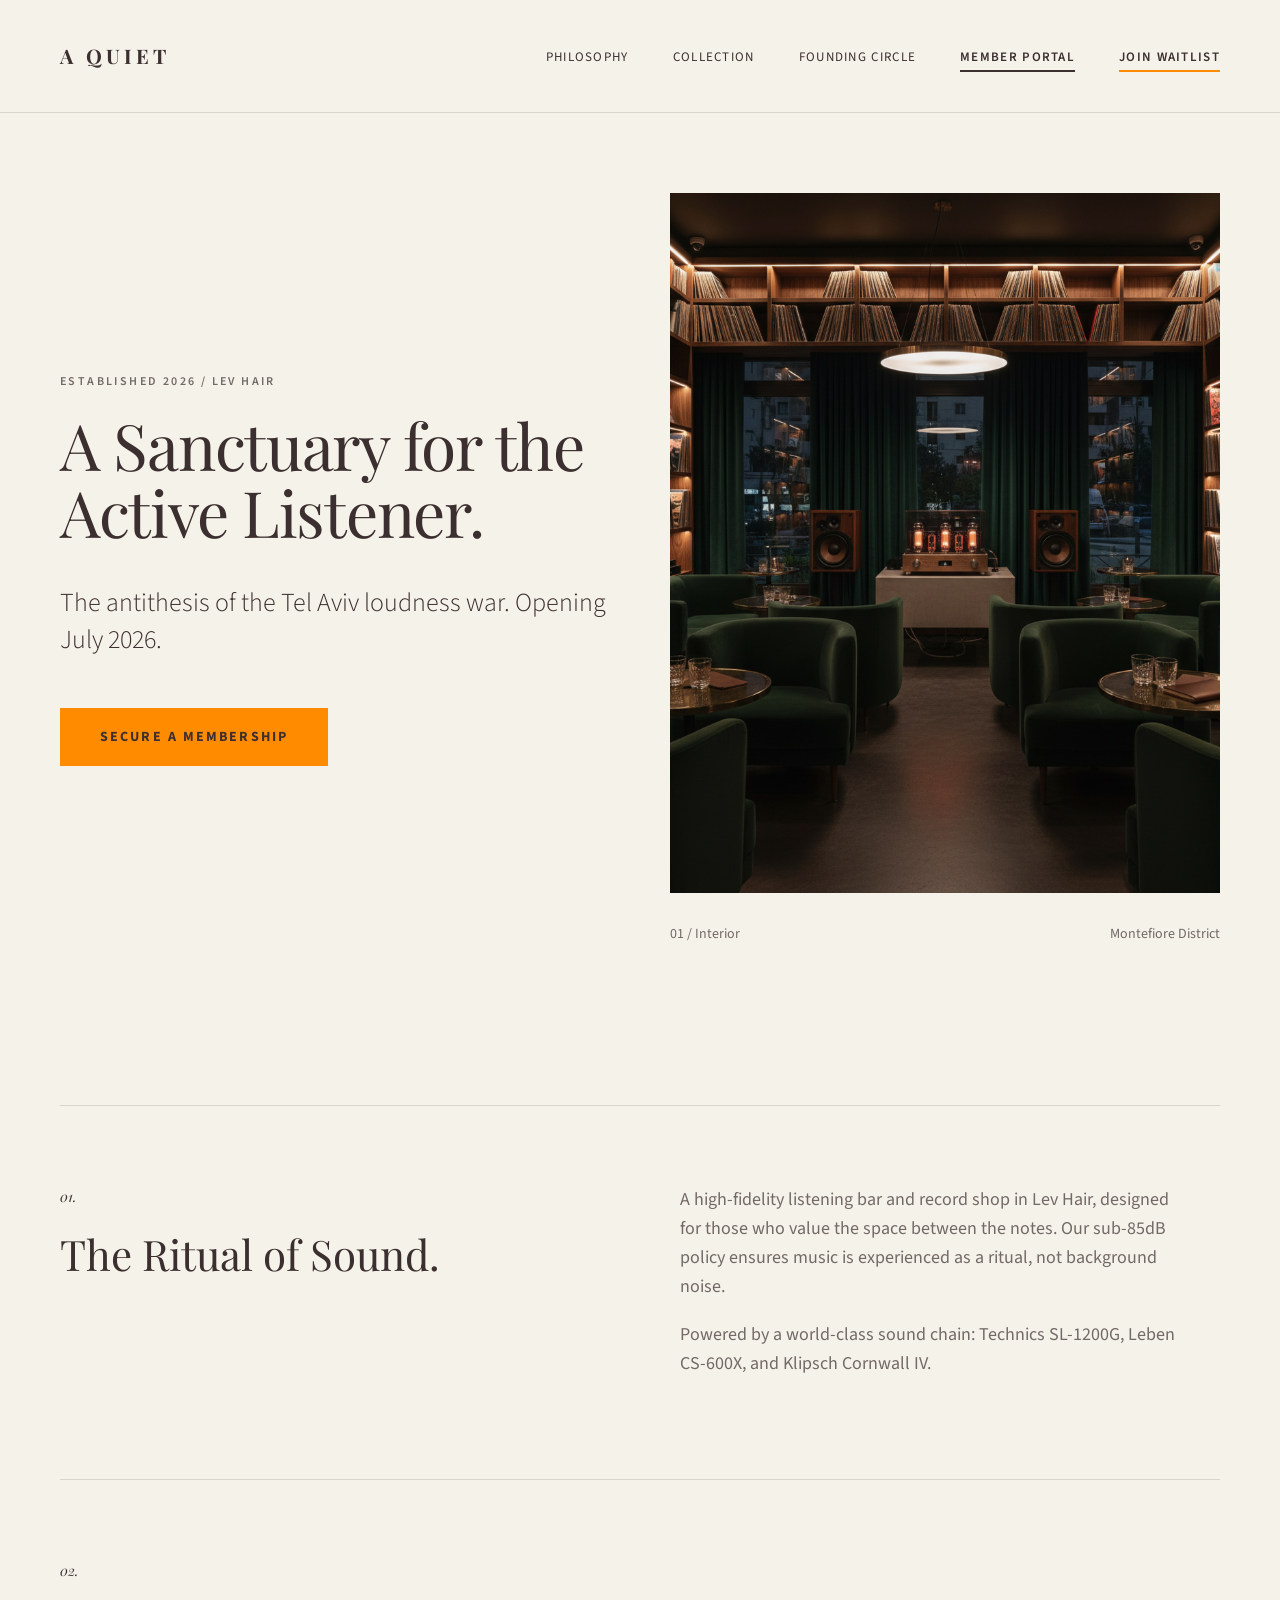
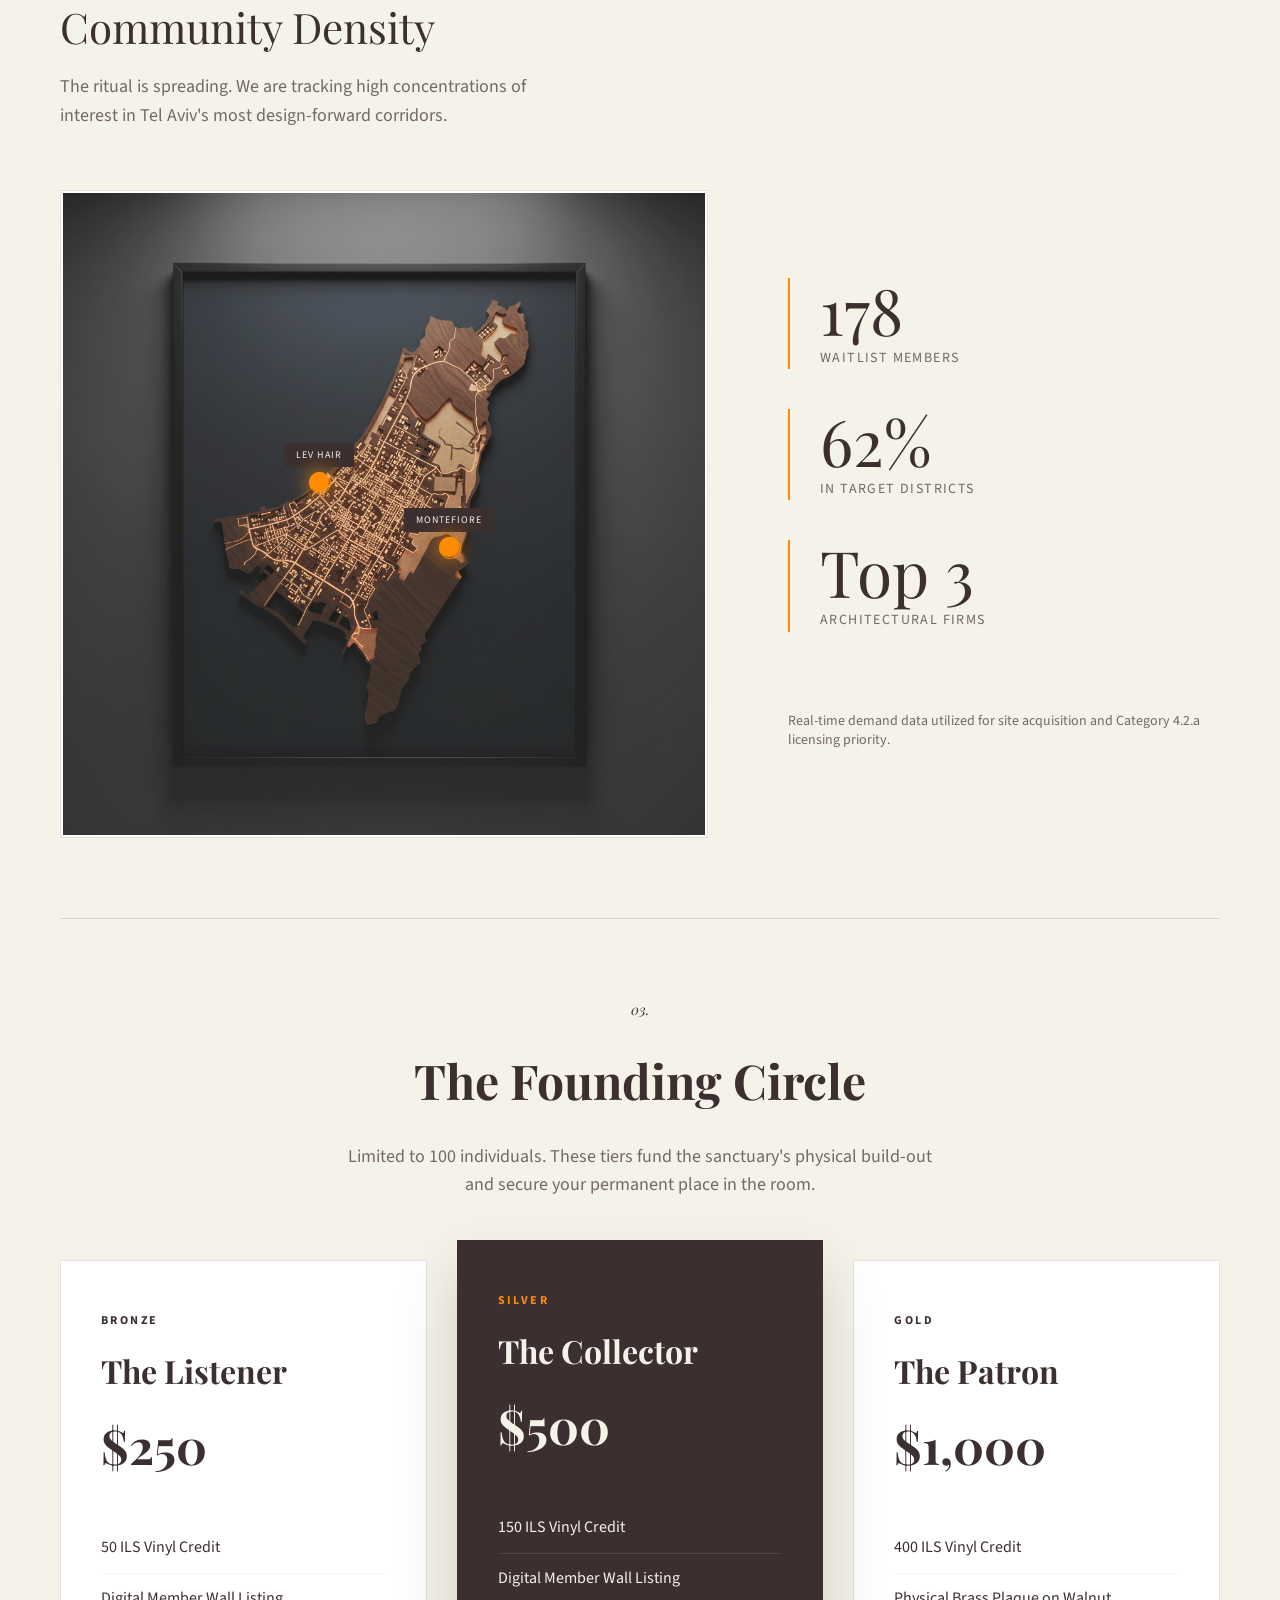
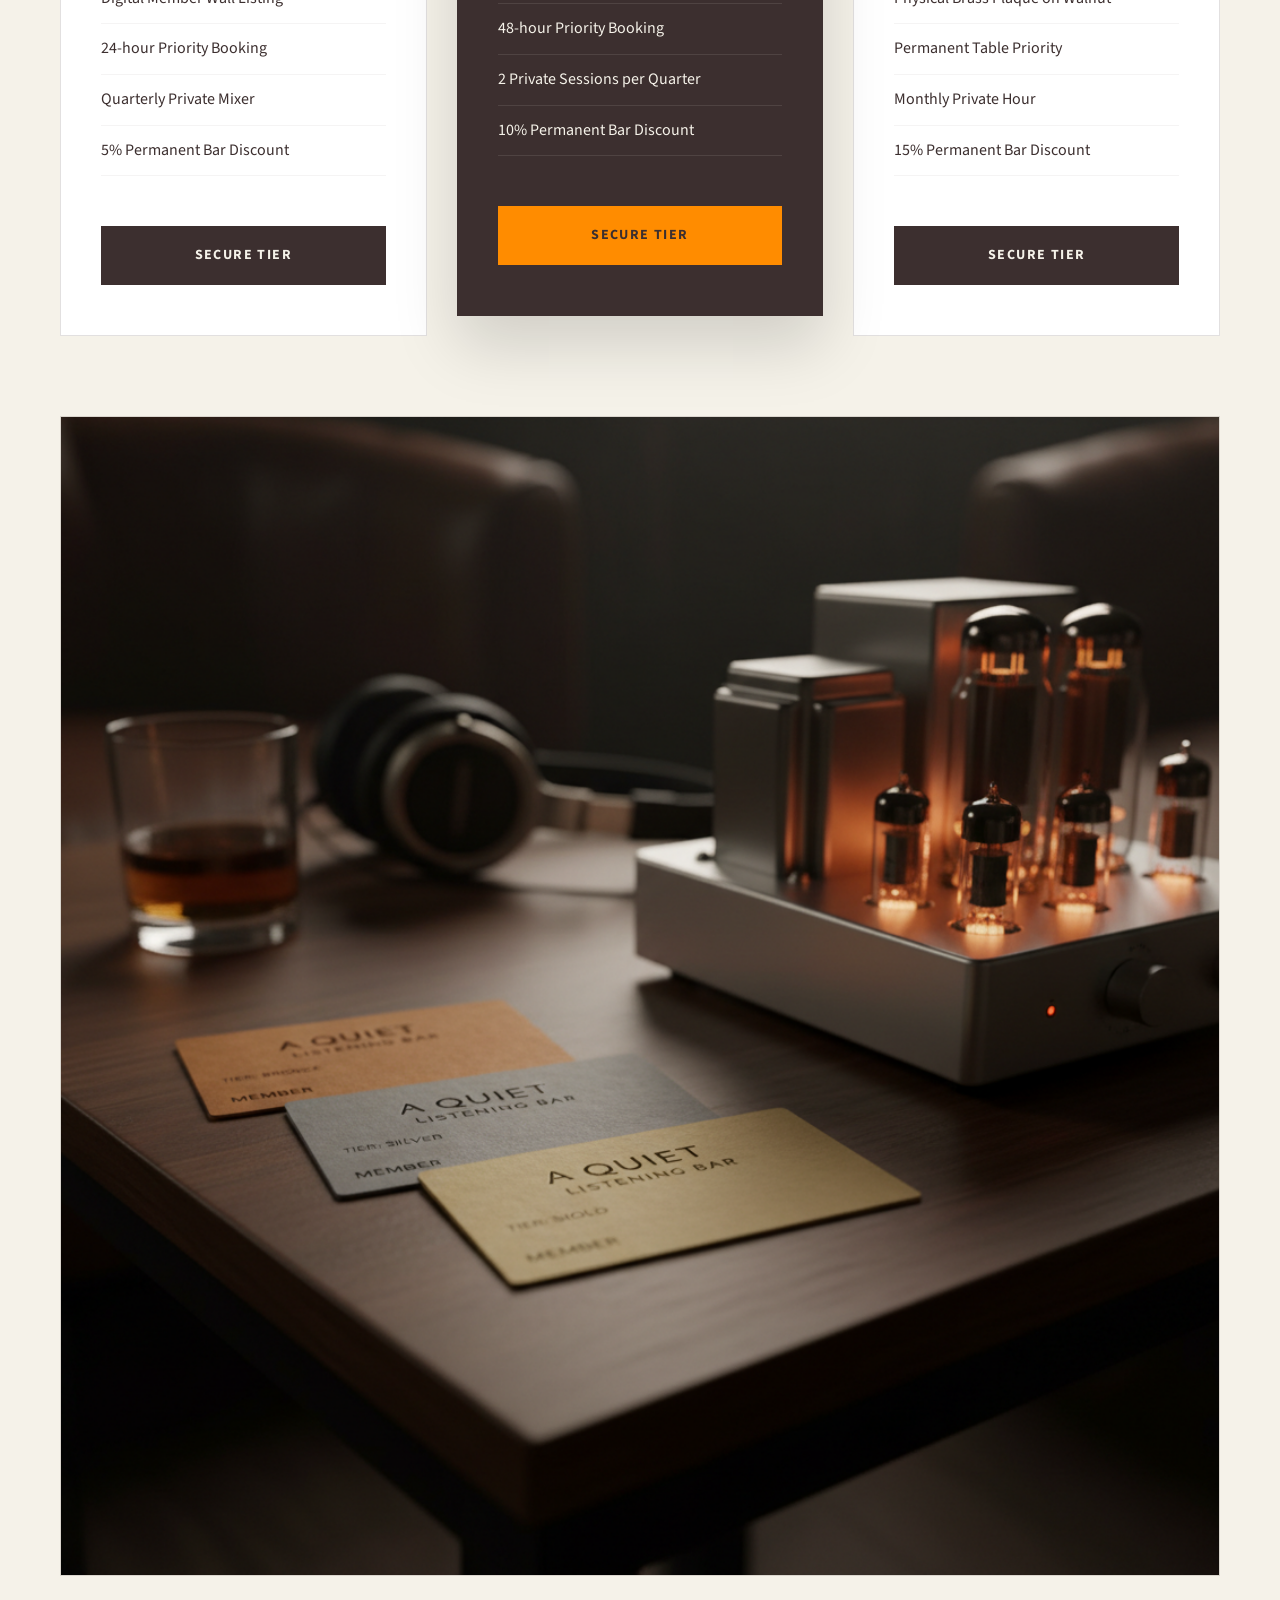
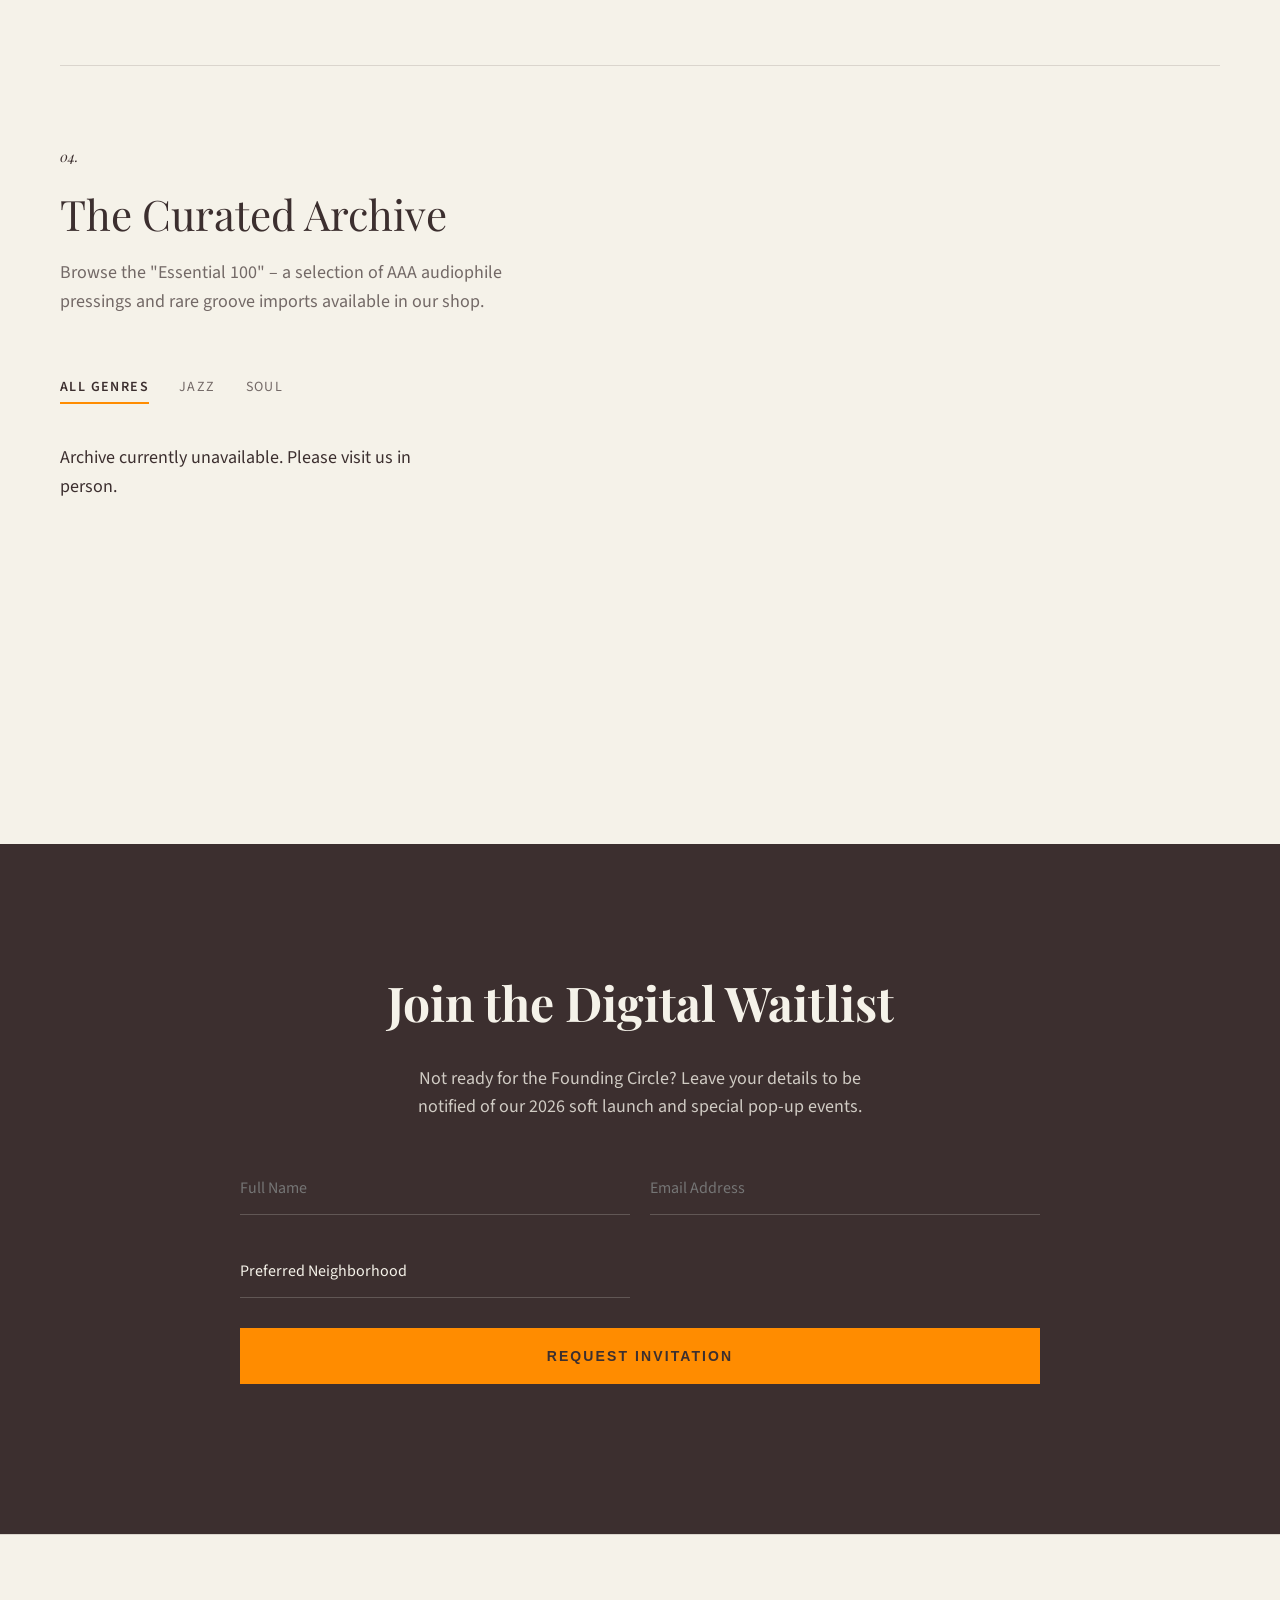
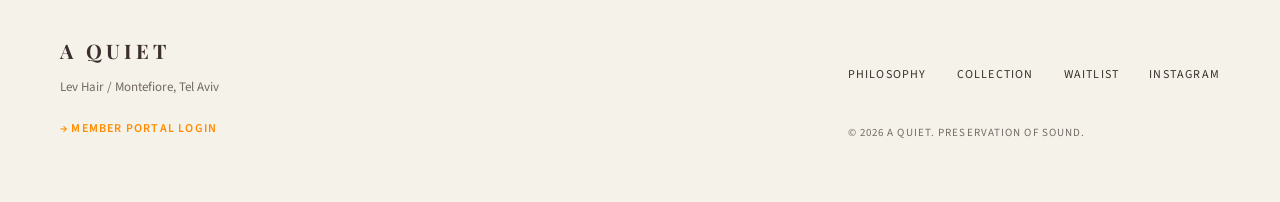
==== commit dbe51ff4: "feat: website generated by baget.ai" ====
--- a/index.html
+++ b/index.html
@@ -8,6 +8,20 @@
     <link rel="preconnect" href="https://fonts.gstatic.com" crossorigin>
     <link href="https://fonts.googleapis.com/css2?family=Playfair+Display:ital,wght@0,400;0,700;1,400;1,700&family=Source+Sans+3:wght@300;400;600&display=swap" rel="stylesheet">
     <link rel="stylesheet" href="style.css">
+    <style>
+        /* Small fix for the select options color */
+        select option {
+            background-color: white;
+            color: #333;
+        }
+        /* Style for the select when a placeholder is selected */
+        select:invalid {
+            color: rgba(245, 242, 233, 0.5);
+        }
+        select:focus option {
+            color: #333;
+        }
+    </style>
 </head>
 <body>
     <header class="site-header">
@@ -205,13 +219,13 @@
                             <input type="email" id="email" name="email" placeholder="Email Address" required>
                         </div>
                         <div class="form-row">
-                            <select id="neighborhood" name="neighborhood" style="background: transparent; border: none; border-bottom: 1px solid rgba(245, 242, 233, 0.2); padding: 15px 0; color: var(--aged-parchment); font-family: var(--font-body); font-size: 16px; outline: none; appearance: none; -webkit-appearance: none;">
-                                <option value="" disabled selected style="color: #333;">Preferred Neighborhood</option>
-                                <option value="Lev HaIr" style="color: #333;">Lev HaIr</option>
-                                <option value="Montefiore" style="color: #333;">Montefiore</option>
-                                <option value="Florentin" style="color: #333;">Florentin</option>
-                                <option value="Neve Tzedek" style="color: #333;">Neve Tzedek</option>
-                                <option value="Other" style="color: #333;">Other</option>
+                            <select id="neighborhood" name="neighborhood" required style="background: transparent; border: none; border-bottom: 1px solid rgba(245, 242, 233, 0.2); padding: 15px 0; color: var(--aged-parchment); font-family: var(--font-body); font-size: 16px; outline: none; appearance: none; -webkit-appearance: none;">
+                                <option value="" disabled selected>Preferred Neighborhood</option>
+                                <option value="Lev HaIr">Lev HaIr</option>
+                                <option value="Montefiore">Montefiore</option>
+                                <option value="Florentin">Florentin</option>
+                                <option value="Neve Tzedek">Neve Tzedek</option>
+                                <option value="Other">Other</option>
                             </select>
                         </div>
                         <button type="submit" class="editorial-btn">Request Invitation</button>
@@ -229,7 +243,7 @@
             <h3 class="serif-sub" style="font-size: 24px; margin-bottom: 20px;">Reserve Copy</h3>
             <p id="modal-record-title" style="margin-bottom: 30px; font-weight: 600;"></p>
             <form id="notify-form" class="editorial-form">
-                <input type="hidden" id="record-interest" name="record-interest">
+                <input type="hidden" id="record_interest" name="record_interest">
                 <input type="email" id="notify-email" name="email" placeholder="Your Email" required style="color: var(--deep-walnut); border-bottom-color: var(--divider);">
                 <button type="submit" class="editorial-btn">Watch for Arrival</button>
                 <p id="notify-message" class="form-message" style="color: var(--deep-walnut);"></p>
@@ -248,6 +262,7 @@
                 <nav class="footer-nav">
                     <a href="#philosophy">Philosophy</a>
                     <a href="#collection">Collection</a>
+                    <a href="#waitlist">Waitlist</a>
                     <a href="https://instagram.com/aquiet.tlv" target="_blank">Instagram</a>
                 </nav>
                 <p style="color: var(--muted); font-size: 11px; text-transform: uppercase; letter-spacing: 0.1em;">&copy; 2026 A Quiet. Preservation of Sound.</p>
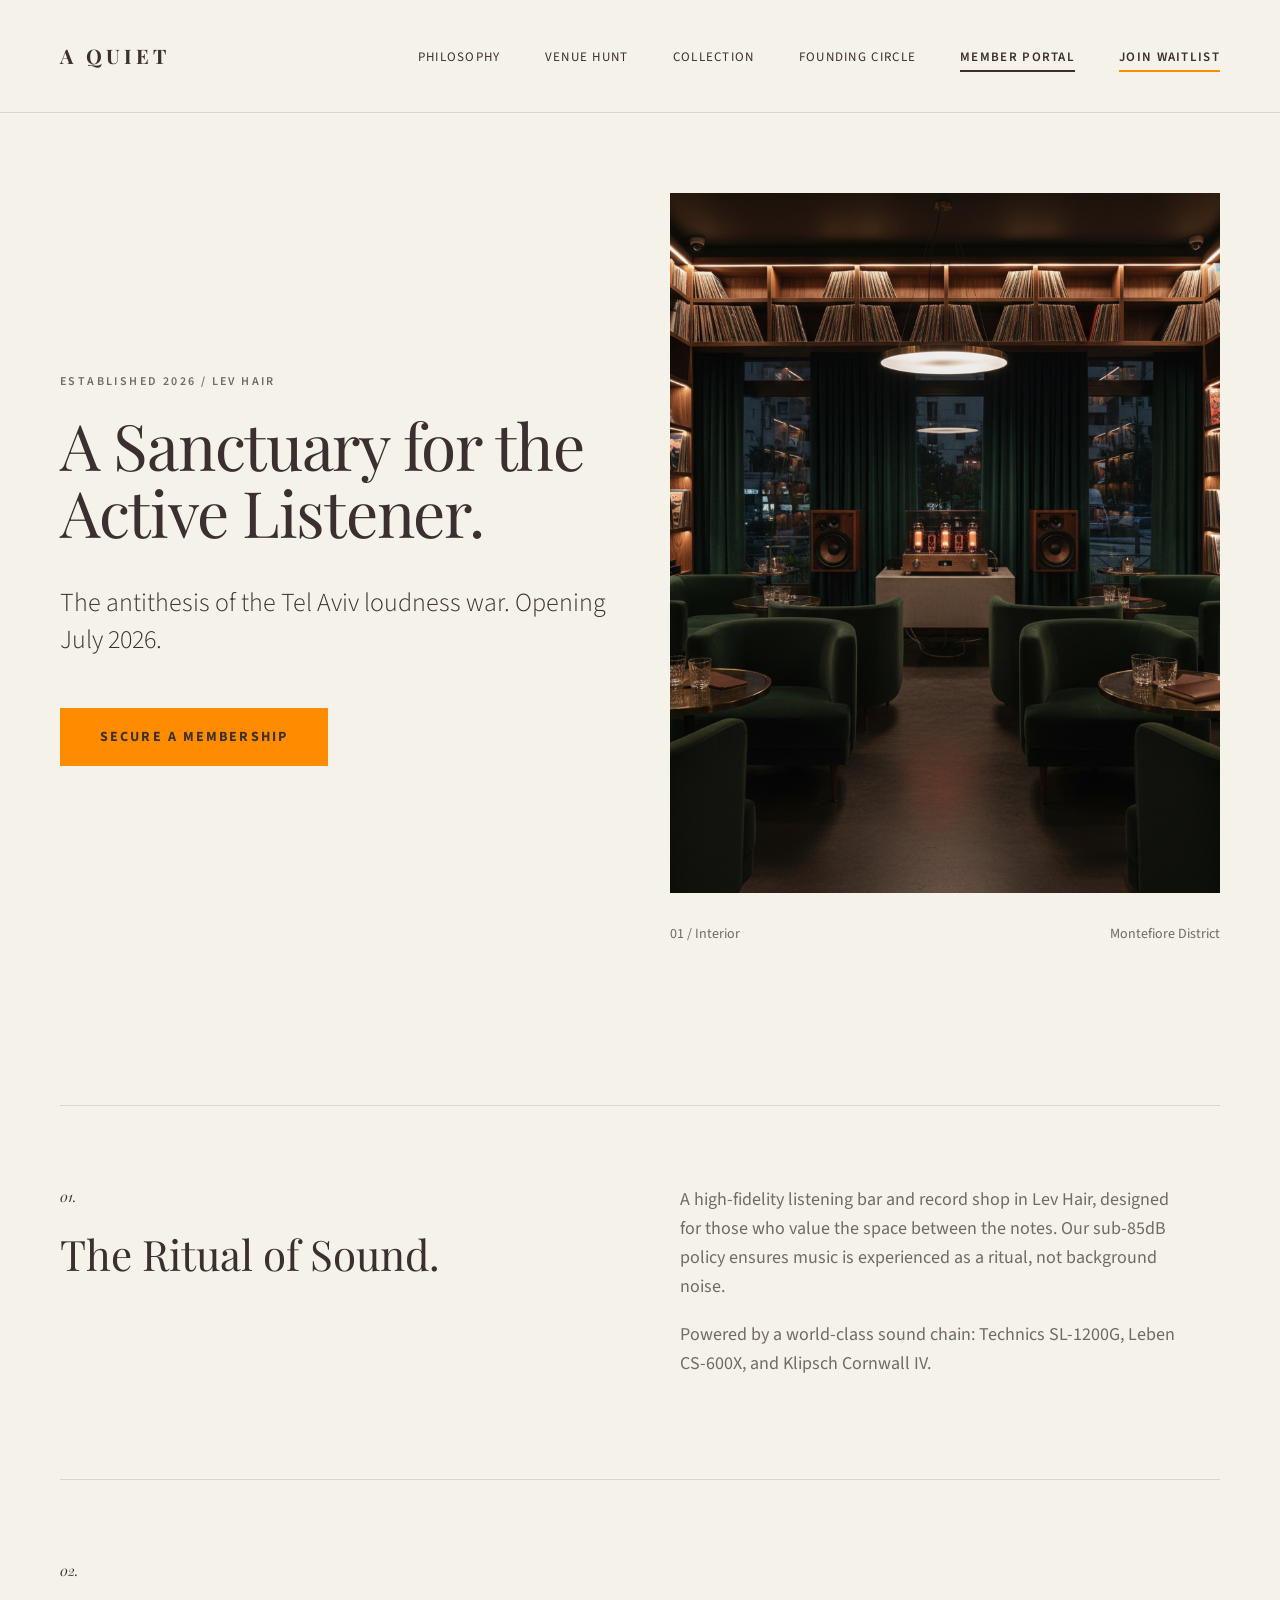
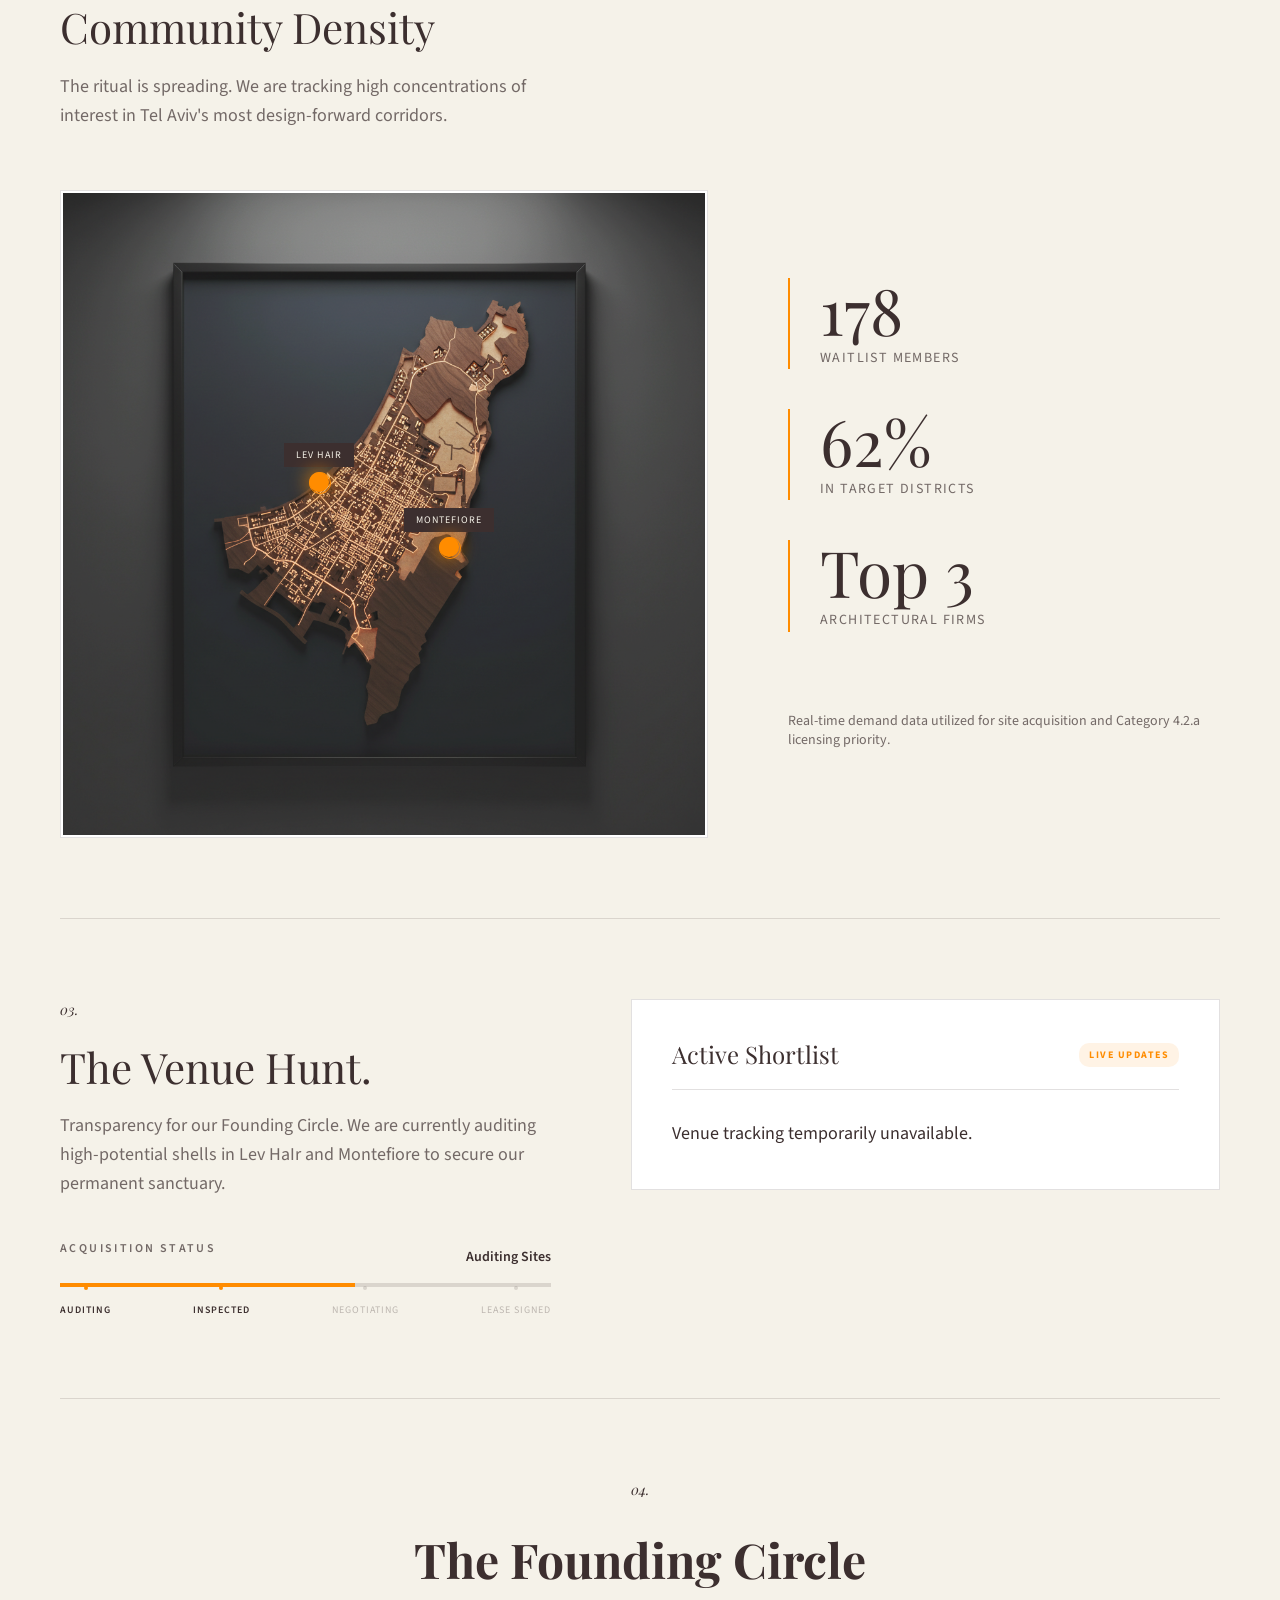
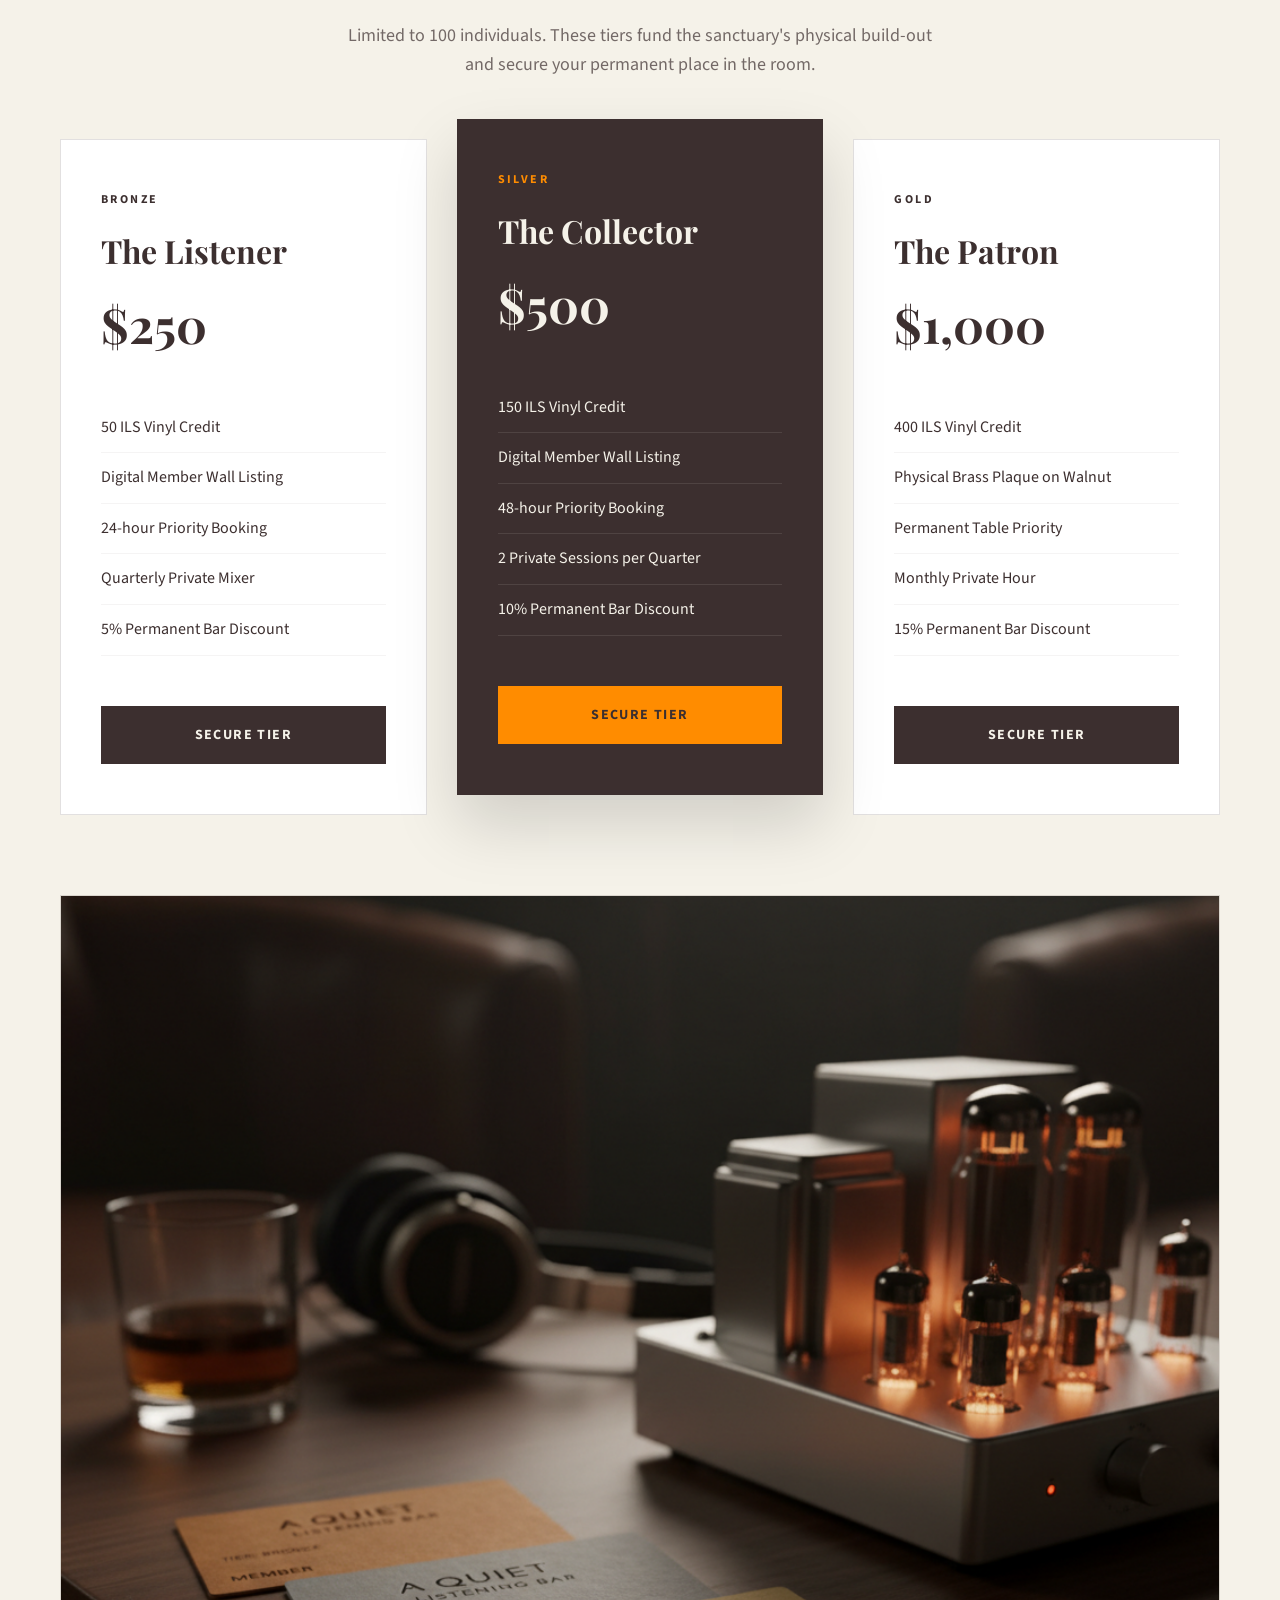
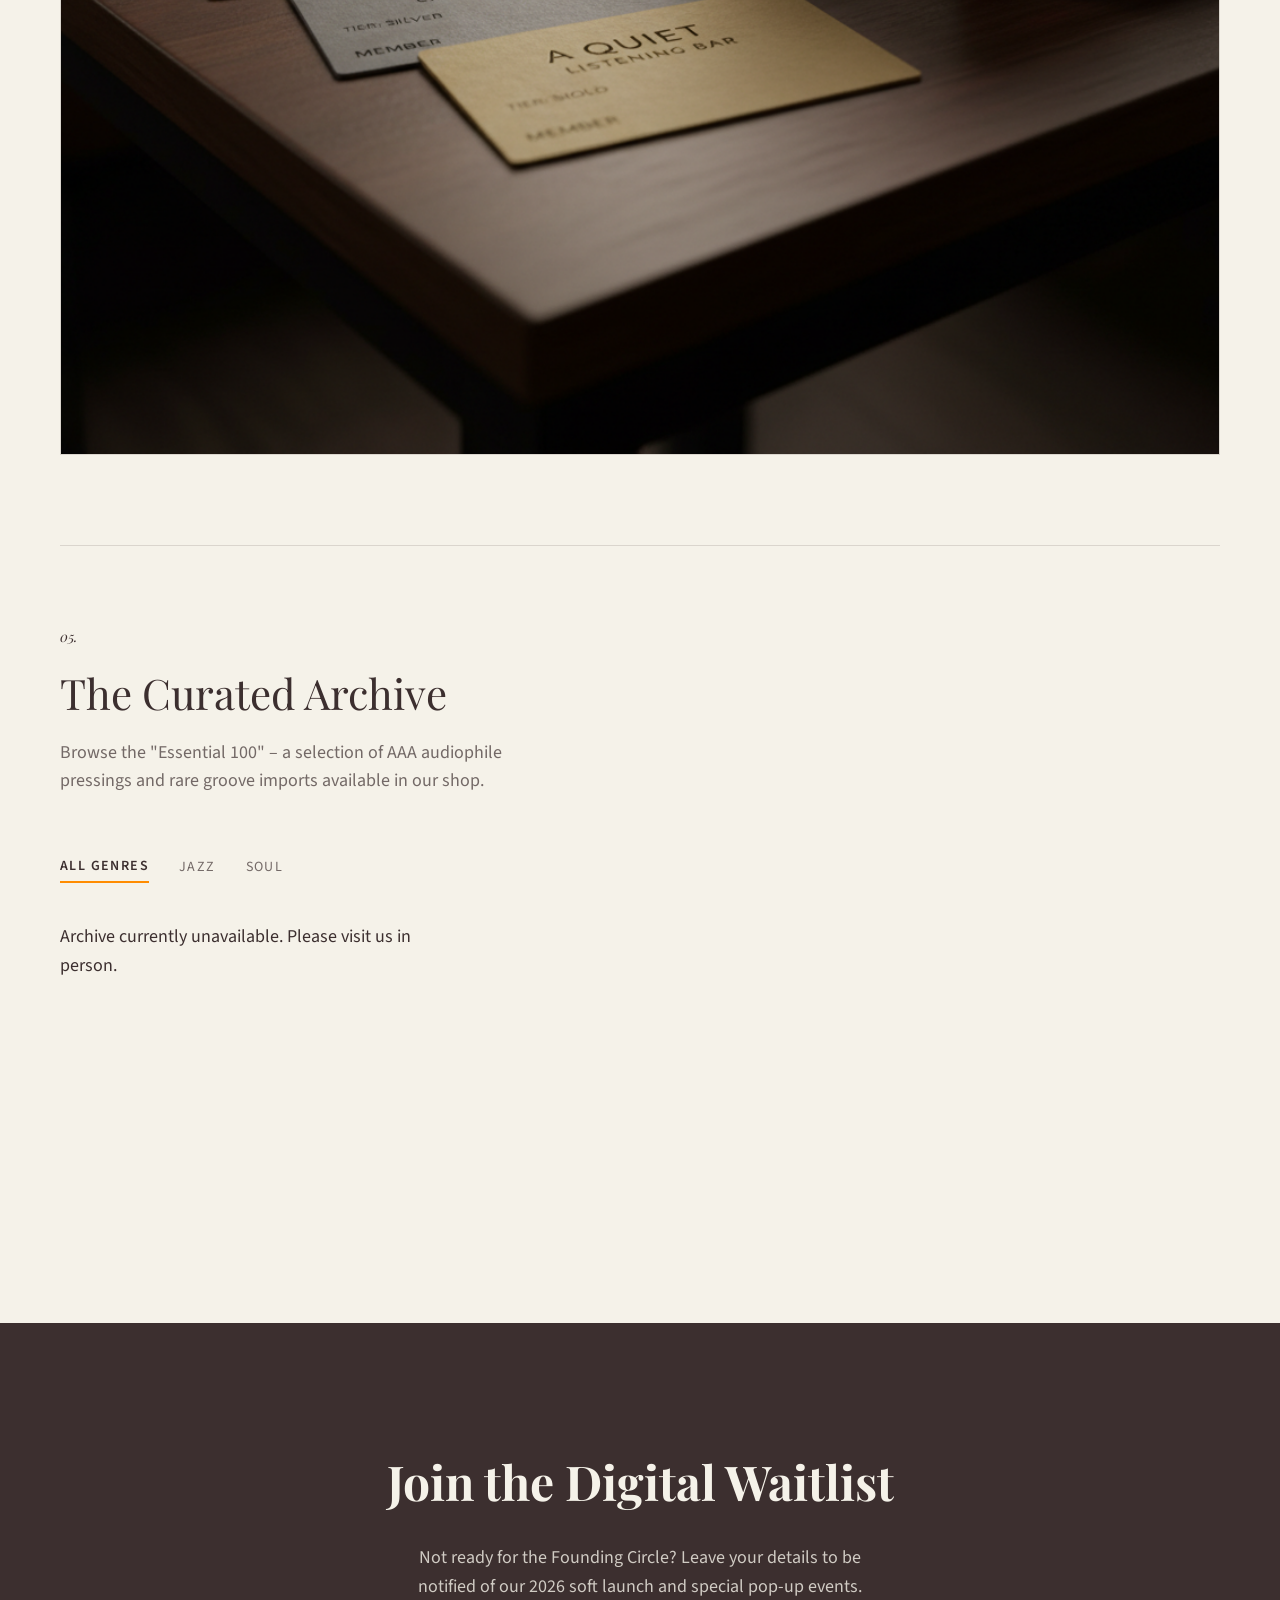
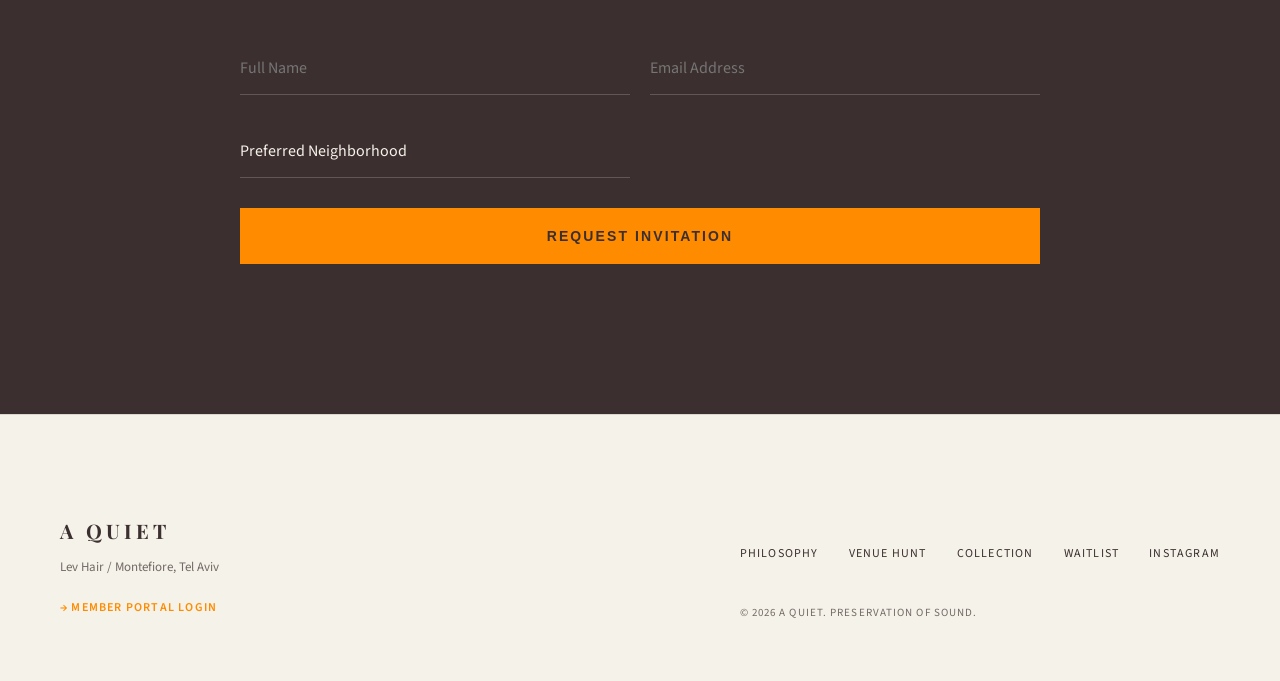
==== commit 5fd7cbbe: "feat: website generated by baget.ai" ====
--- a/index.html
+++ b/index.html
@@ -29,6 +29,7 @@
             <a href="/" class="logo">A QUIET</a>
             <nav class="main-nav">
                 <a href="#philosophy">Philosophy</a>
+                <a href="#venue-hunt">Venue Hunt</a>
                 <a href="#collection">Collection</a>
                 <a href="#membership">Founding Circle</a>
                 <a href="/founding-circle/" class="cta-link" style="border-color: var(--deep-walnut);">Member Portal</a>
@@ -118,11 +119,51 @@
             </div>
         </section>
 
+        <!-- New Venue Hunt Section -->
+        <section id="venue-hunt" class="editorial-spread">
+            <div class="container">
+                <div class="rule-divider"></div>
+                <div class="venue-hunt-layout">
+                    <div class="venue-hunt-text">
+                        <span class="section-num">03.</span>
+                        <h2 class="serif-sub">The Venue Hunt.</h2>
+                        <p class="body-standard" style="margin-top: 20px;">Transparency for our Founding Circle. We are currently auditing high-potential shells in Lev HaIr and Montefiore to secure our permanent sanctuary.</p>
+                        
+                        <div class="hunt-progress-container" style="margin-top: 40px;">
+                            <div class="hunt-progress-header">
+                                <span class="eyebrow" style="margin-bottom: 10px;">Acquisition Status</span>
+                                <span id="hunt-progress-label" class="body-small" style="font-weight: 600;">Auditing Sites</span>
+                            </div>
+                            <div class="hunt-progress-bar">
+                                <div id="hunt-progress-fill" class="hunt-progress-fill" style="width: 60%;"></div>
+                            </div>
+                            <div class="hunt-milestones">
+                                <span class="milestone-tick active">Auditing</span>
+                                <span class="milestone-tick active">Inspected</span>
+                                <span class="milestone-tick">Negotiating</span>
+                                <span class="milestone-tick">Lease Signed</span>
+                            </div>
+                        </div>
+                    </div>
+
+                    <div class="venue-status-card">
+                        <div class="status-header">
+                            <h3 class="serif-sub" style="font-size: 24px;">Active Shortlist</h3>
+                            <span class="live-indicator">Live Updates</span>
+                        </div>
+                        <div id="venue-tracker-list" class="venue-list">
+                            <div class="loading-state">Scanning municipal shells...</div>
+                        </div>
+                    </div>
+                </div>
+            </div>
+        </section>
+
         <section id="membership" class="editorial-spread">
             <div class="container">
                 <div class="rule-divider"></div>
                 <div style="margin-bottom: 60px; text-align: center;">
-                    <span class="section-num">03.</span>
+                    <span class="section-num">04.</span>
                     <h2 class="editorial-title-small">The Founding Circle</h2>
                     <p class="body-standard" style="margin: 20px auto 40px; max-width: 600px;">Limited to 100 individuals. These tiers fund the sanctuary's physical build-out and secure your permanent place in the room.</p>
                 </div>
@@ -190,7 +231,7 @@
             <div class="container">
                 <div class="rule-divider"></div>
                 <div style="margin-bottom: 60px;">
-                    <span class="section-num">04.</span>
+                    <span class="section-num">05.</span>
                     <h2 class="serif-sub">The Curated Archive</h2>
                     <p class="body-standard" style="margin-top: 20px;">Browse the "Essential 100" – a selection of AAA audiophile pressings and rare groove imports available in our shop.</p>
                 </div>
@@ -261,6 +302,7 @@
             <div class="footer-right">
                 <nav class="footer-nav">
                     <a href="#philosophy">Philosophy</a>
+                    <a href="#venue-hunt">Venue Hunt</a>
                     <a href="#collection">Collection</a>
                     <a href="#waitlist">Waitlist</a>
                     <a href="https://instagram.com/aquiet.tlv" target="_blank">Instagram</a>
--- a/style.css
+++ b/style.css
@@ -175,6 +175,143 @@
     justify-content: space-between;
 }
 
+/* Venue Hunt Section */
+.venue-hunt-layout {
+    display: grid;
+    grid-template-columns: 1fr 1.2fr;
+    gap: 80px;
+    align-items: flex-start;
+}
+
+.hunt-progress-container {
+    width: 100%;
+}
+
+.hunt-progress-header {
+    display: flex;
+    justify-content: space-between;
+    align-items: flex-end;
+}
+
+.hunt-progress-bar {
+    width: 100%;
+    height: 4px;
+    background-color: var(--divider);
+    margin: 15px 0;
+    position: relative;
+}
+
+.hunt-progress-fill {
+    height: 100%;
+    background-color: var(--accent);
+    transition: width 1s cubic-bezier(0.16, 1, 0.3, 1);
+}
+
+.hunt-milestones {
+    display: flex;
+    justify-content: space-between;
+    margin-top: 10px;
+}
+
+.milestone-tick {
+    font-size: 10px;
+    text-transform: uppercase;
+    letter-spacing: 0.1em;
+    color: rgba(60, 47, 47, 0.3);
+    position: relative;
+}
+
+.milestone-tick.active {
+    color: var(--deep-walnut);
+    font-weight: 600;
+}
+
+.milestone-tick::before {
+    content: '';
+    position: absolute;
+    top: -16px;
+    left: 50%;
+    transform: translateX(-50%);
+    width: 4px;
+    height: 4px;
+    border-radius: 50%;
+    background-color: var(--divider);
+}
+
+.milestone-tick.active::before {
+    background-color: var(--accent);
+}
+
+.venue-status-card {
+    background-color: white;
+    border: 1px solid var(--divider);
+    padding: 40px;
+}
+
+.status-header {
+    display: flex;
+    justify-content: space-between;
+    align-items: center;
+    margin-bottom: 30px;
+    padding-bottom: 20px;
+    border-bottom: 1px solid var(--divider);
+}
+
+.live-indicator {
+    font-size: 10px;
+    text-transform: uppercase;
+    letter-spacing: 0.15em;
+    background: rgba(255, 140, 0, 0.1);
+    color: var(--accent);
+    padding: 4px 10px;
+    border-radius: 10px;
+    font-weight: 700;
+}
+
+.venue-list {
+    display: flex;
+    flex-direction: column;
+    gap: 20px;
+}
+
+.venue-item {
+    padding: 20px;
+    border: 1px solid rgba(60, 47, 47, 0.05);
+    background-color: rgba(60, 47, 47, 0.02);
+    display: flex;
+    justify-content: space-between;
+    align-items: center;
+    transition: background-color 0.3s;
+}
+
+.venue-item:hover {
+    background-color: rgba(60, 47, 47, 0.05);
+}
+
+.venue-main h4 {
+    font-family: var(--font-heading);
+    font-size: 18px;
+    margin-bottom: 4px;
+}
+
+.venue-main p {
+    font-size: 12px;
+    color: var(--muted);
+    text-transform: uppercase;
+    letter-spacing: 0.05em;
+}
+
+.venue-status-tag {
+    font-size: 11px;
+    text-transform: uppercase;
+    letter-spacing: 0.1em;
+    font-weight: 700;
+    padding: 4px 8px;
+}
+
+.venue-status-tag.negotiating { color: var(--accent); border-left: 2px solid var(--accent); }
+.venue-status-tag.inspected { color: var(--muted); border-left: 2px solid var(--muted); }
+
 /* Community Visualization */
 .map-visualization {
     display: grid;
@@ -620,6 +757,7 @@
     .pricing-grid { grid-template-columns: 1fr; gap: 40px; }
     .price-card.featured { transform: none; }
     .map-visualization { grid-template-columns: 1fr; gap: 60px; }
+    .venue-hunt-layout { grid-template-columns: 1fr; gap: 60px; }
 }
 
 @media (max-width: 768px) {
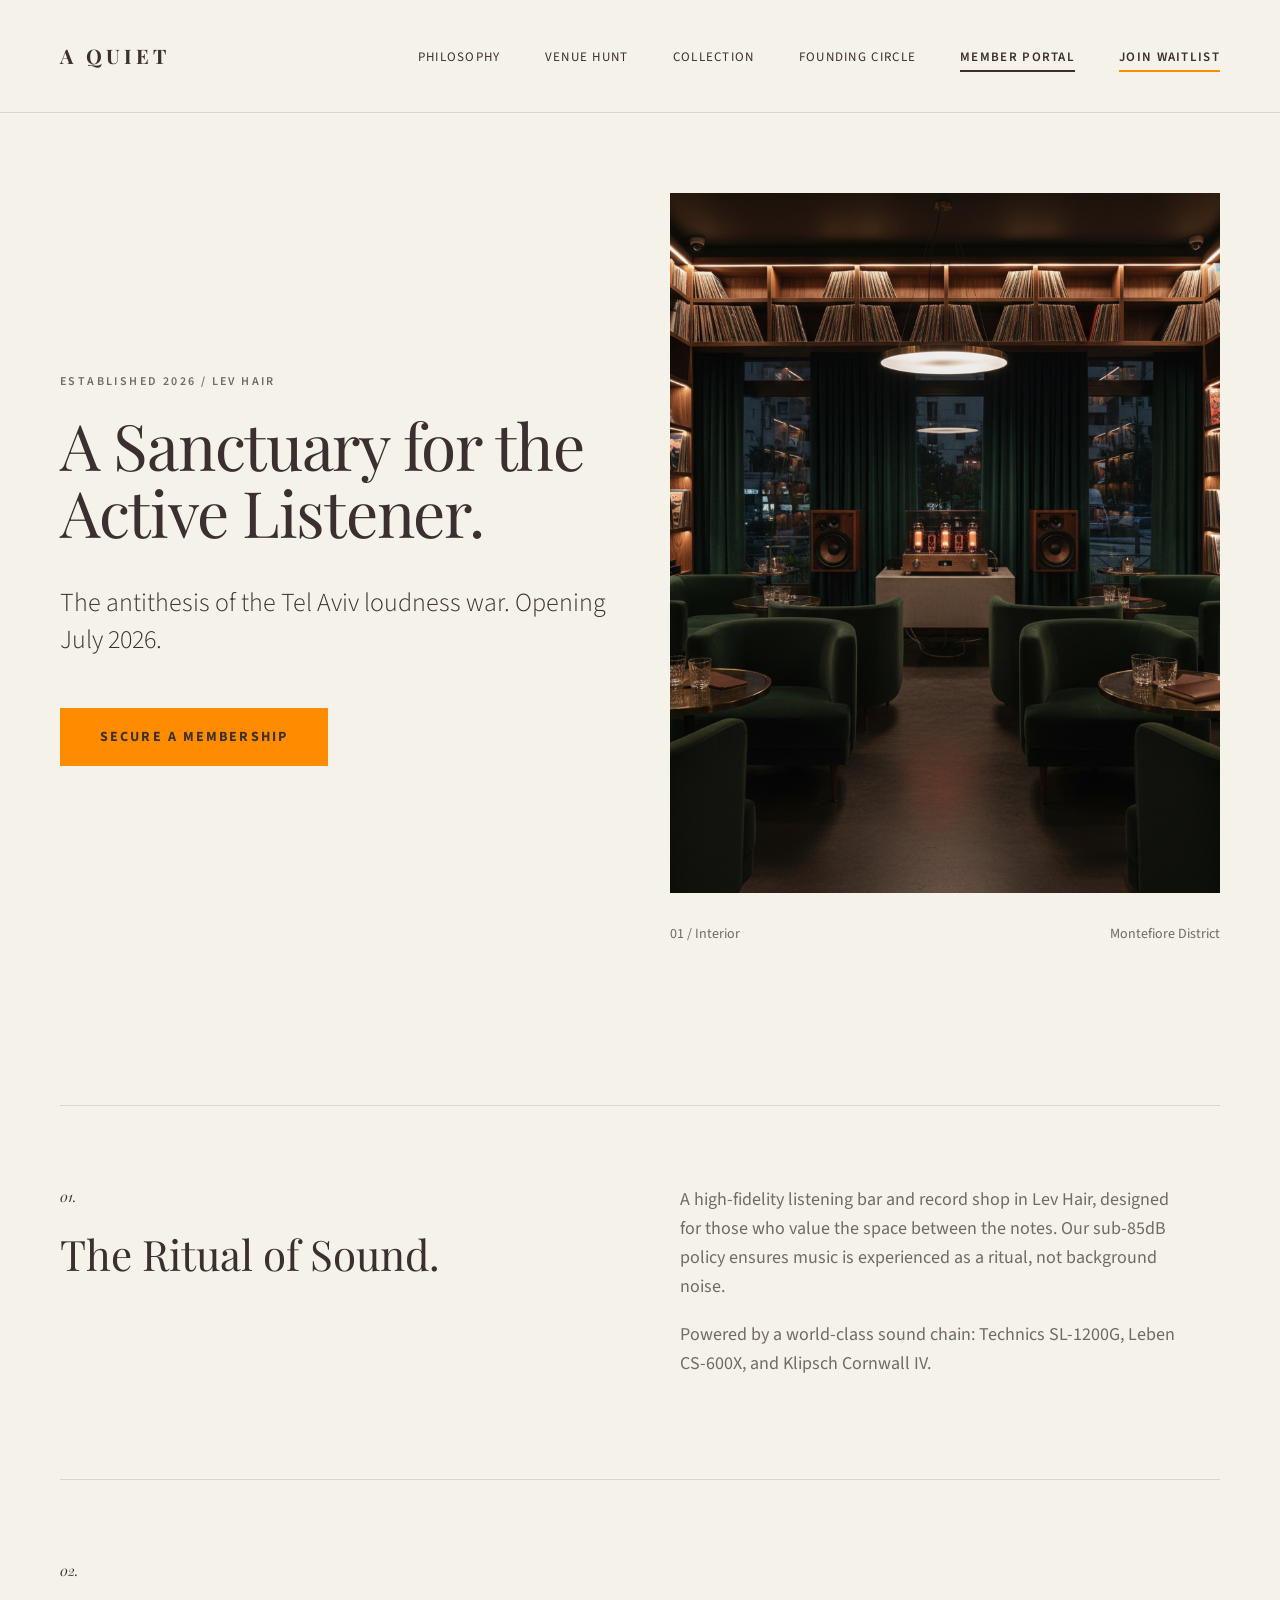
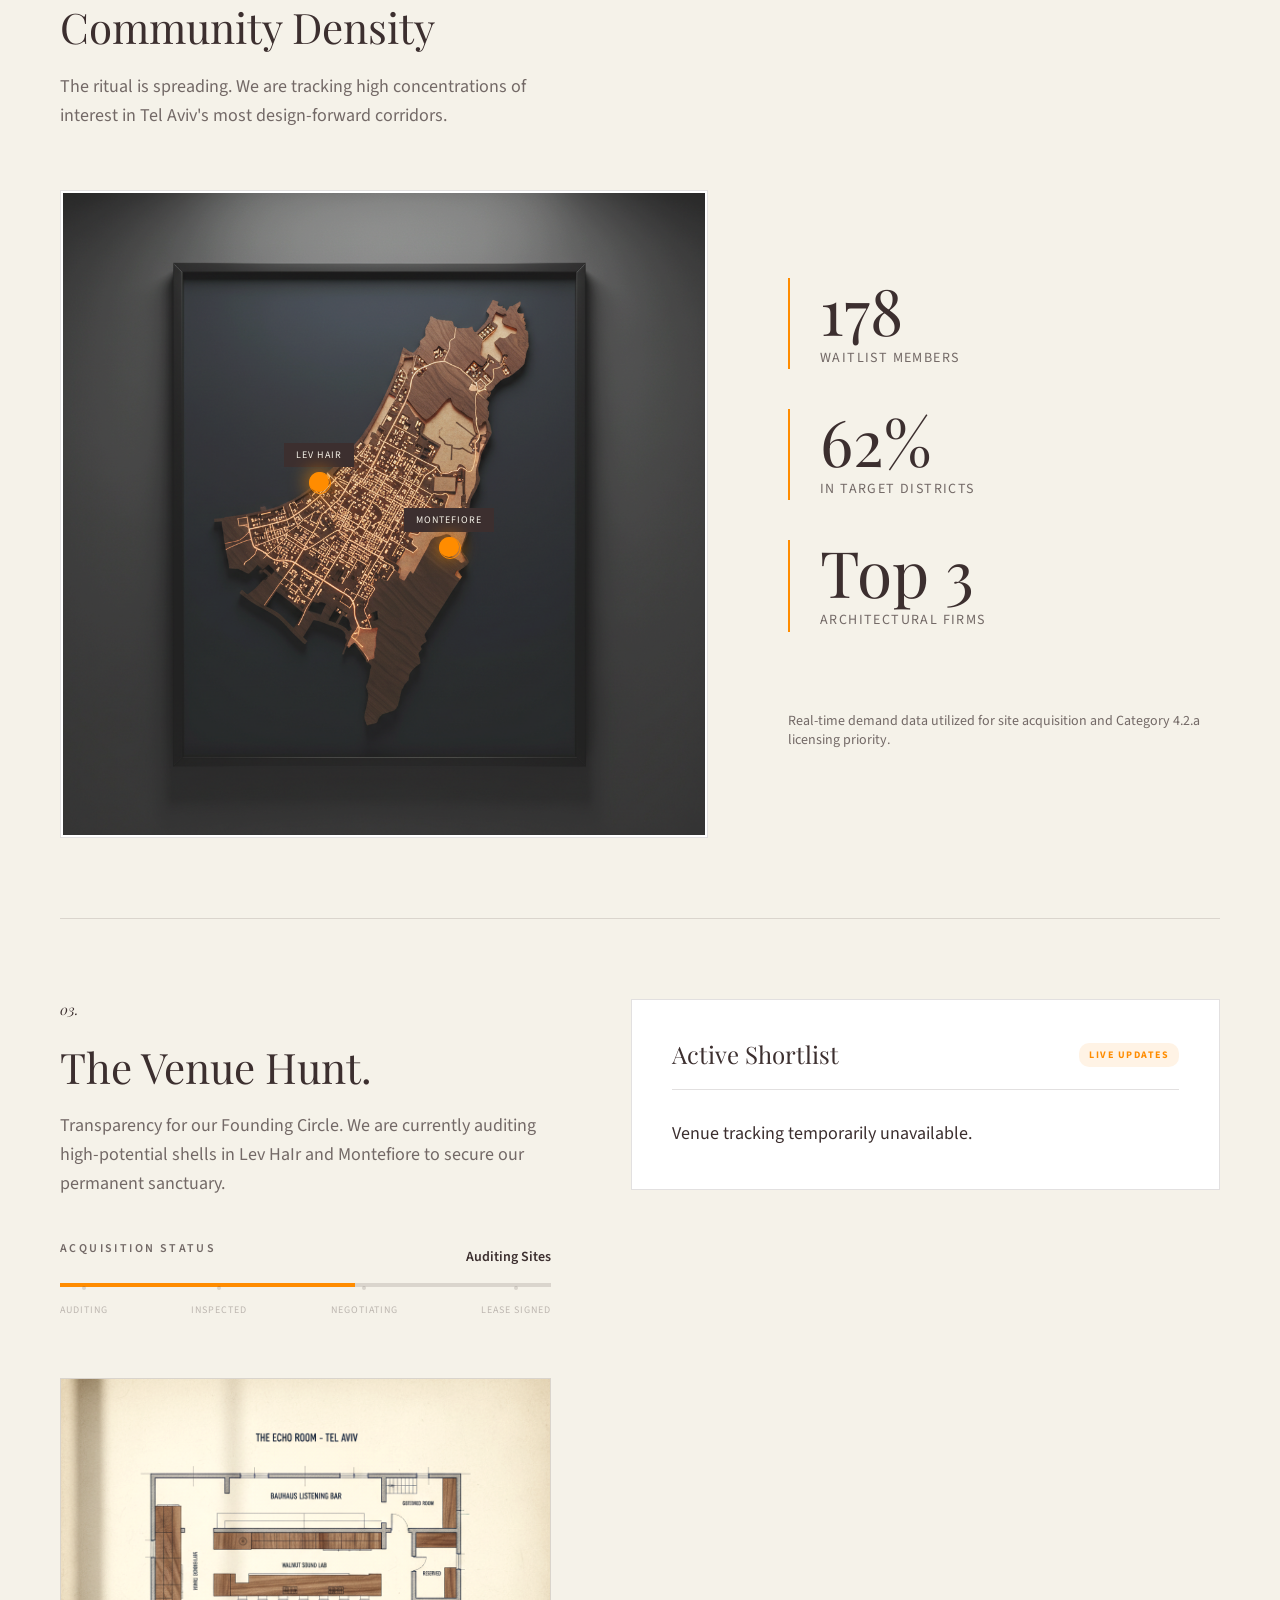
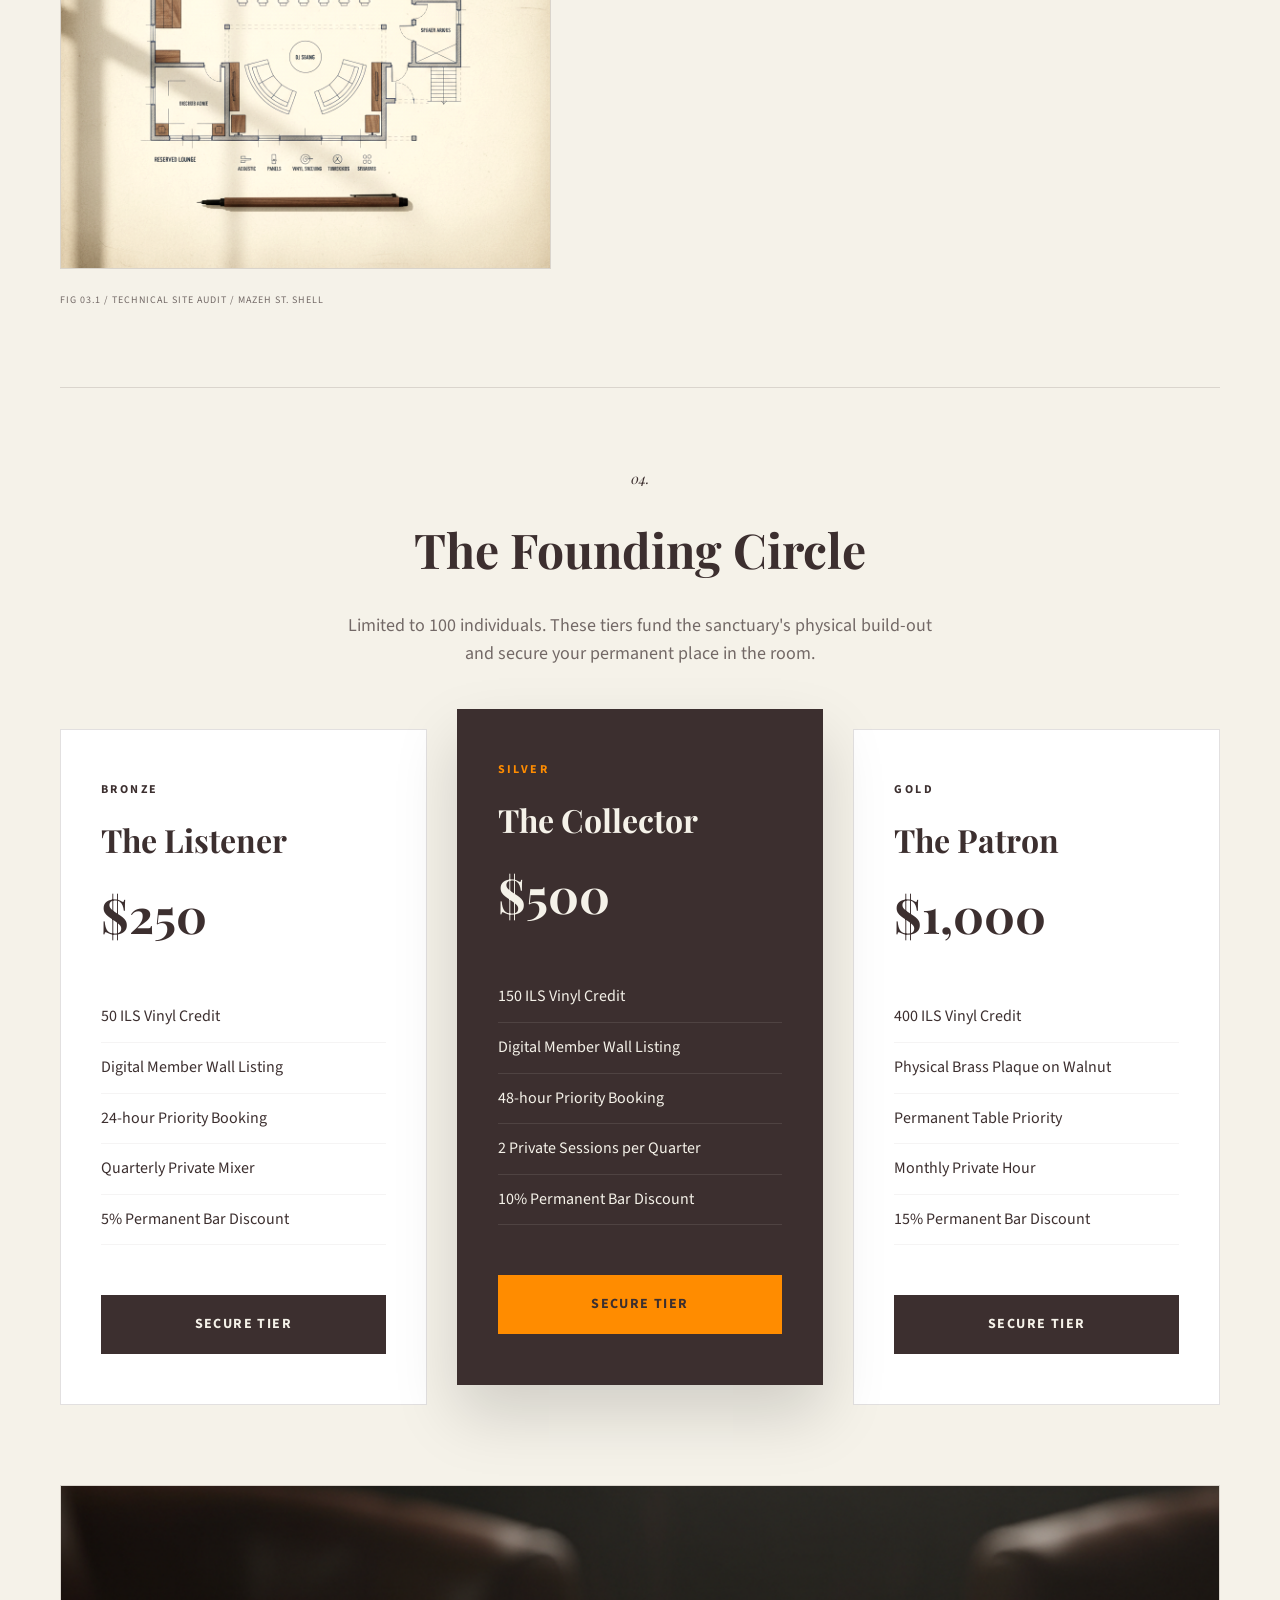
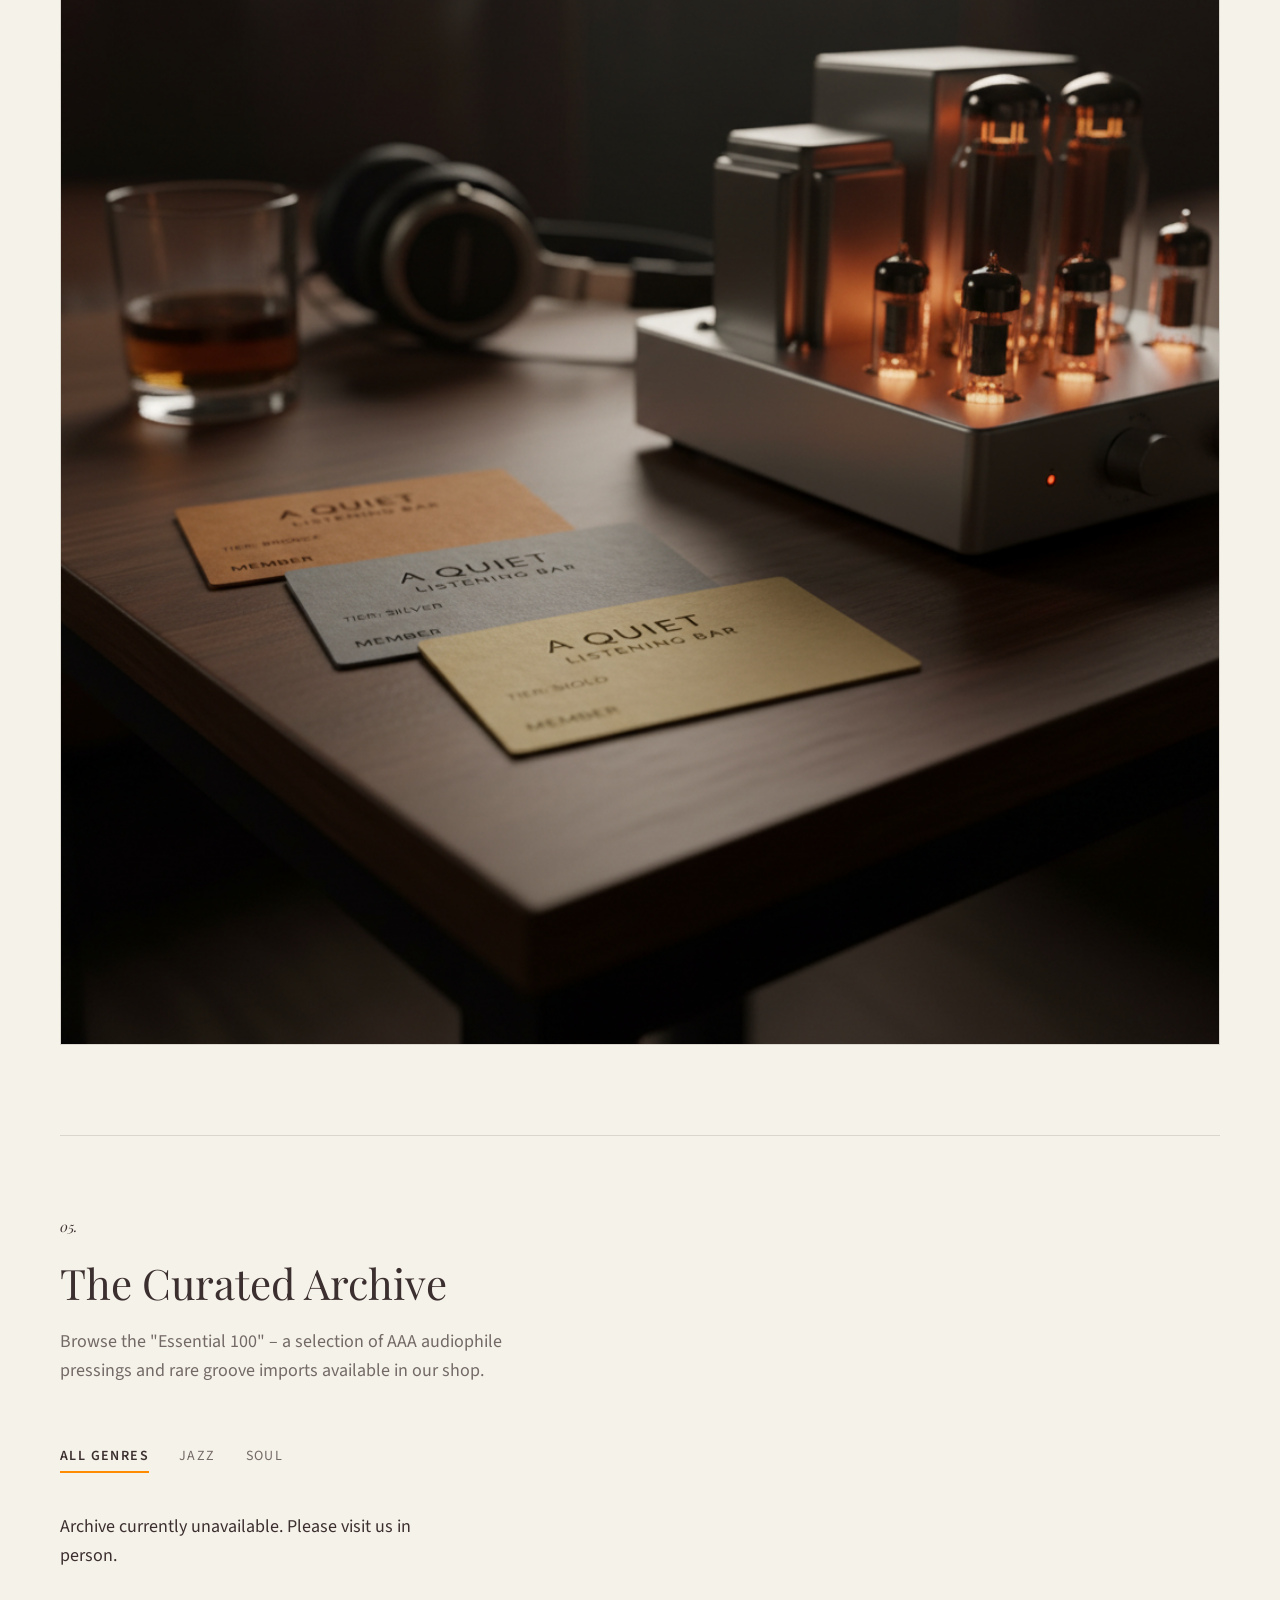
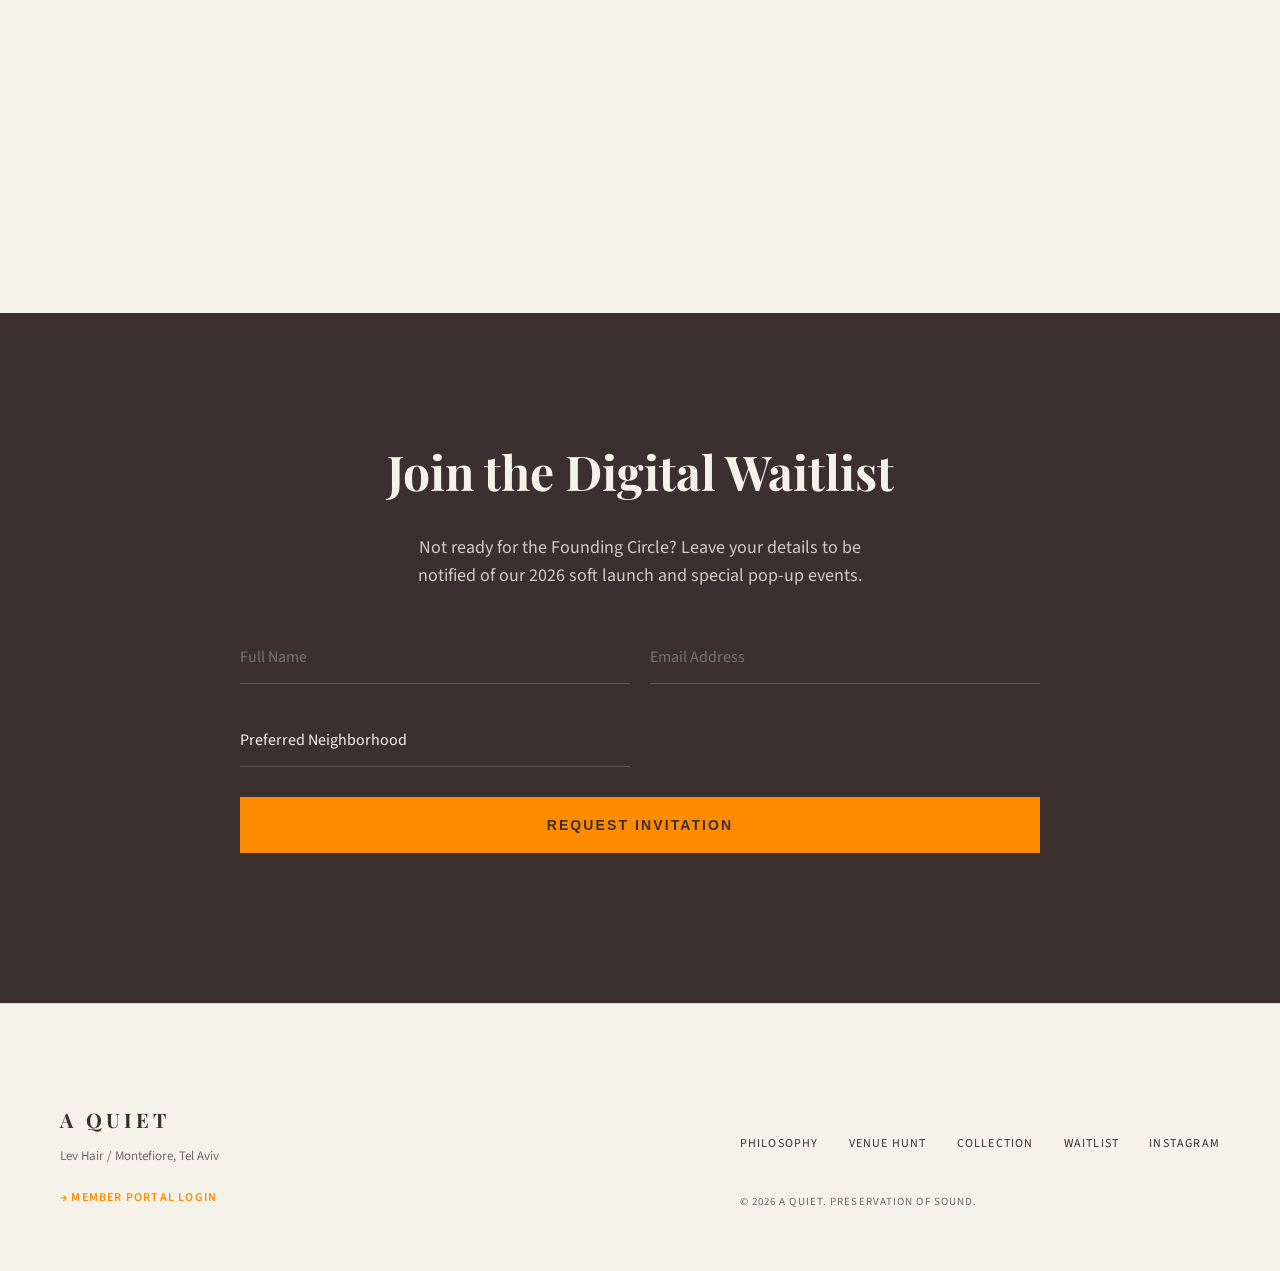
==== commit c95aac2f: "feat: website generated by baget.ai" ====
--- a/index.html
+++ b/index.html
@@ -138,11 +138,16 @@
                                 <div id="hunt-progress-fill" class="hunt-progress-fill" style="width: 60%;"></div>
                             </div>
                             <div class="hunt-milestones">
-                                <span class="milestone-tick active">Auditing</span>
-                                <span class="milestone-tick active">Inspected</span>
+                                <span class="milestone-tick">Auditing</span>
+                                <span class="milestone-tick">Inspected</span>
                                 <span class="milestone-tick">Negotiating</span>
                                 <span class="milestone-tick">Lease Signed</span>
                             </div>
+                        </div>
+
+                        <div class="venue-blueprint" style="margin-top: 60px;">
+                            <img src="images/high-end-architectural-blueprint-of-a-bo.png" alt="Technical Blueprint of the Sanctuary" style="width: 100%; height: auto; border: 1px solid var(--divider); filter: sepia(0.1) contrast(1.1);">
+                            <p class="body-small" style="margin-top: 15px; color: var(--muted); text-transform: uppercase; letter-spacing: 0.1em; font-size: 10px;">Fig 03.1 / Technical Site Audit / Mazeh St. Shell</p>
                         </div>
                     </div>
 
